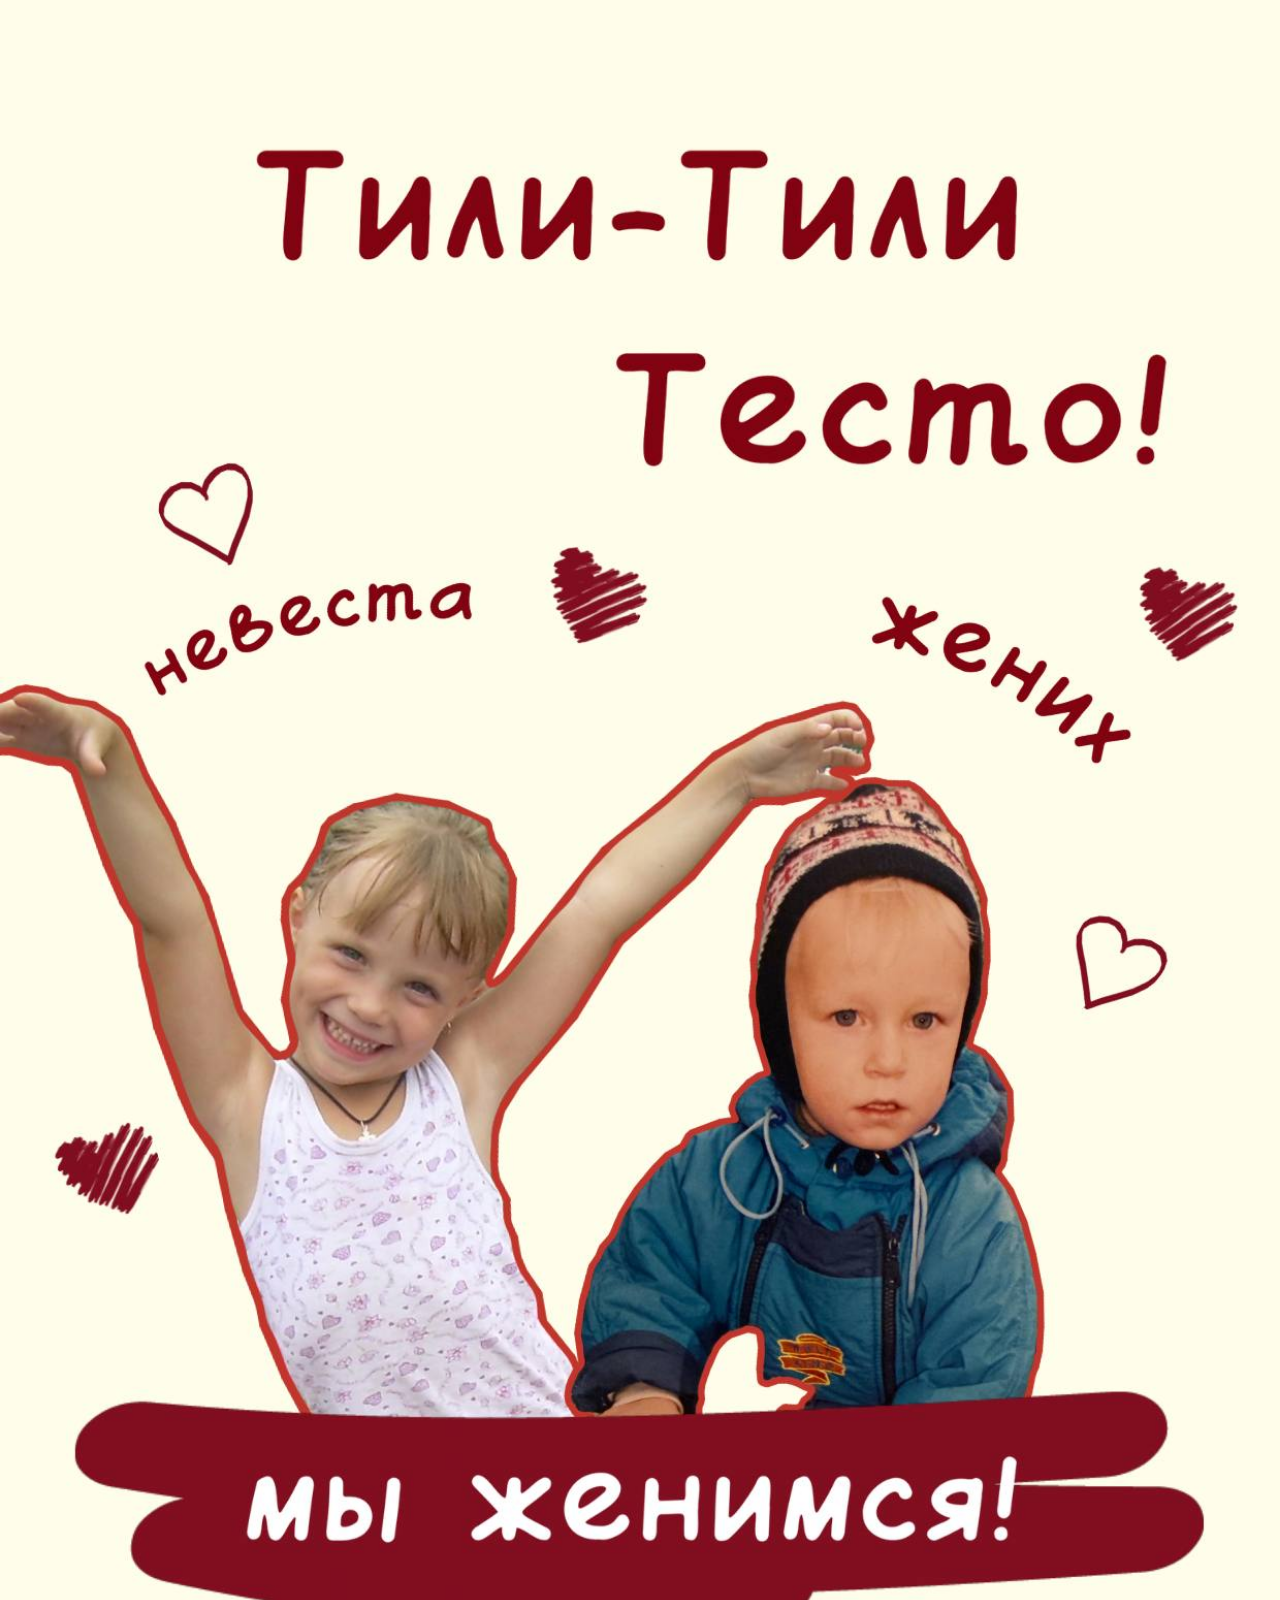
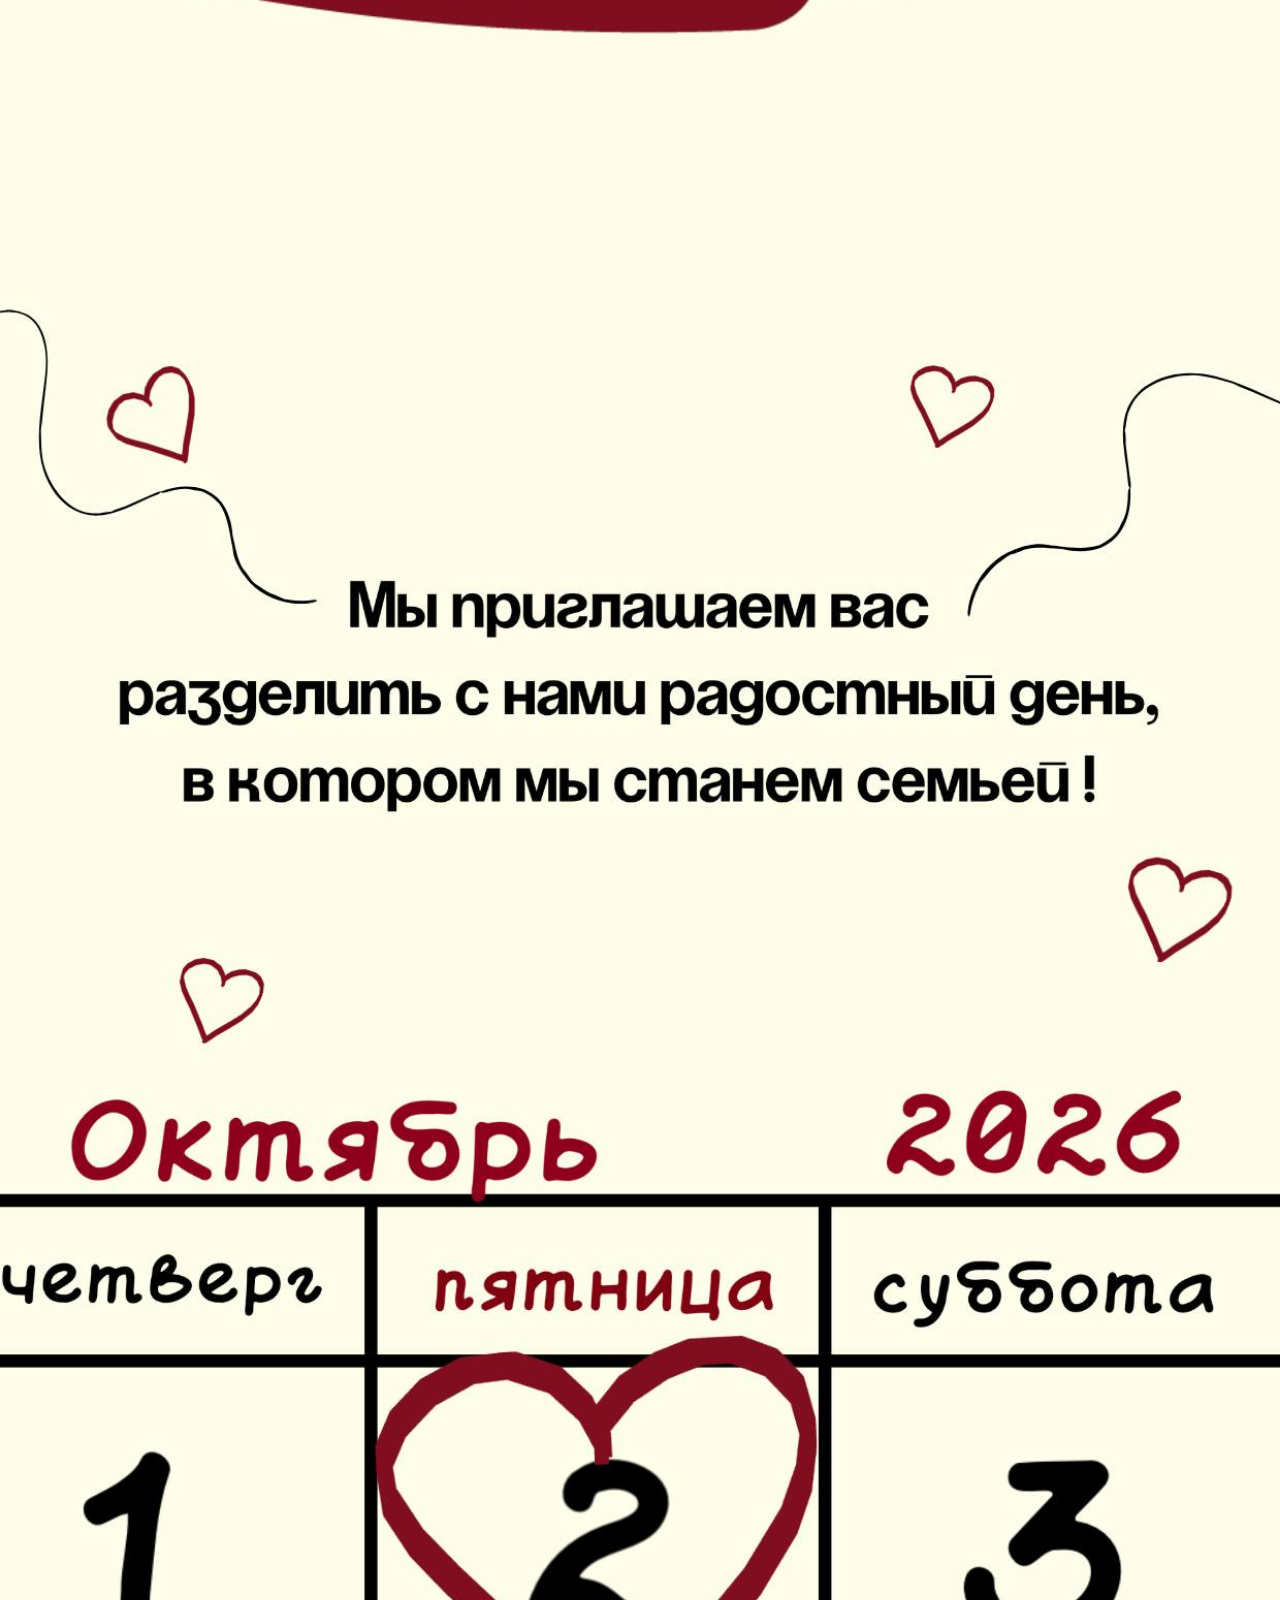
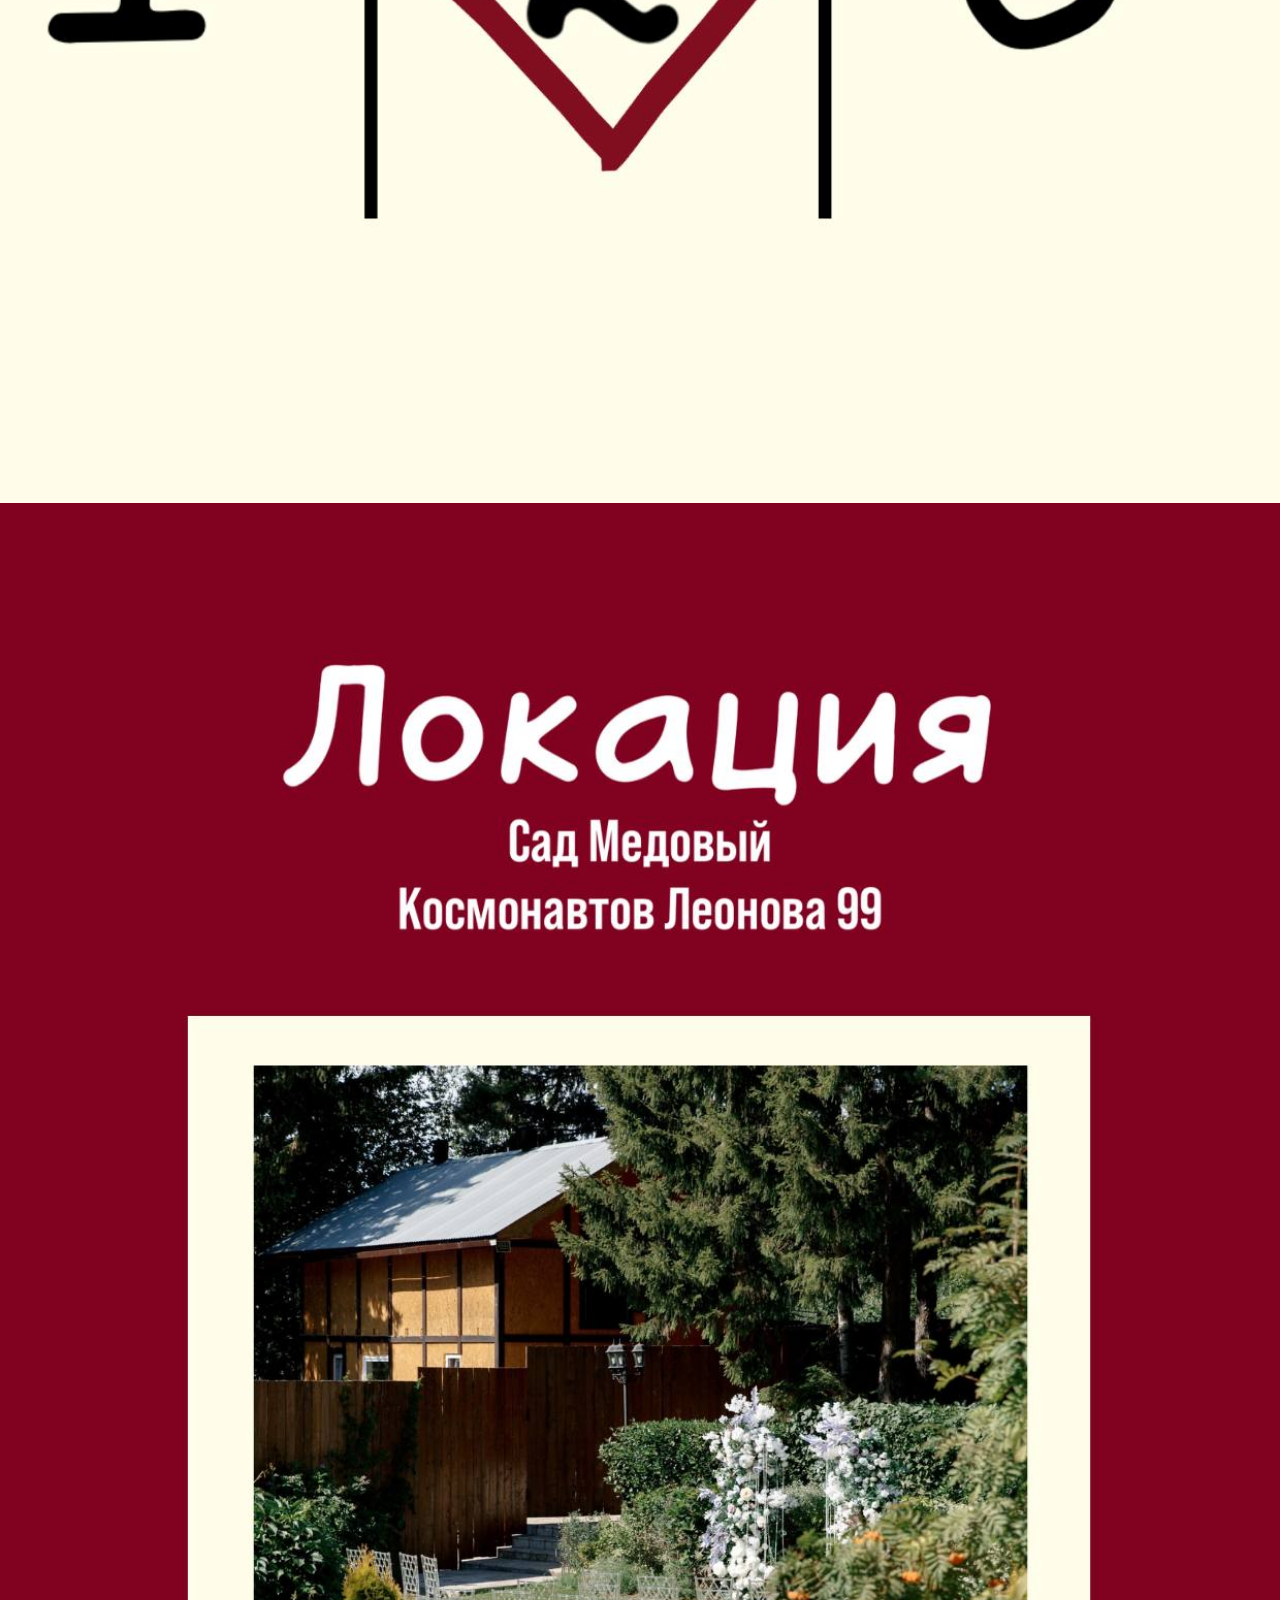
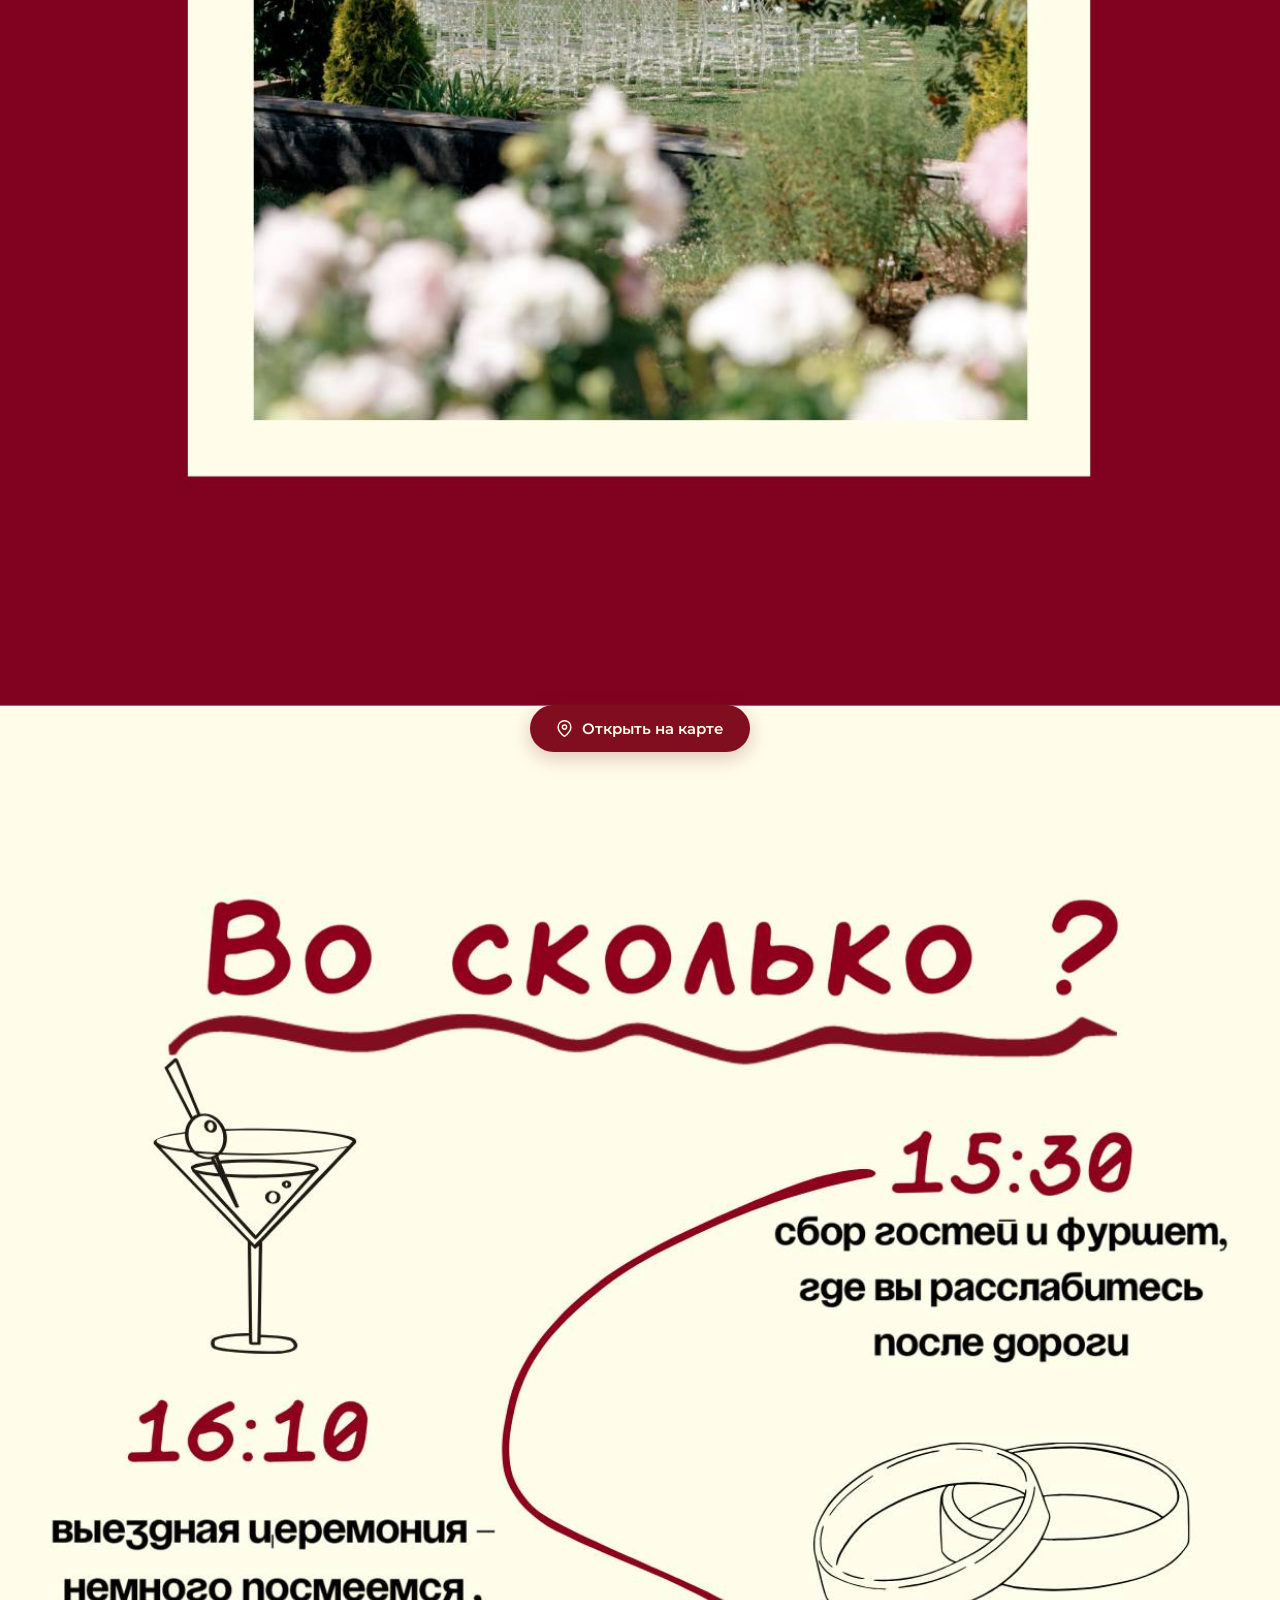
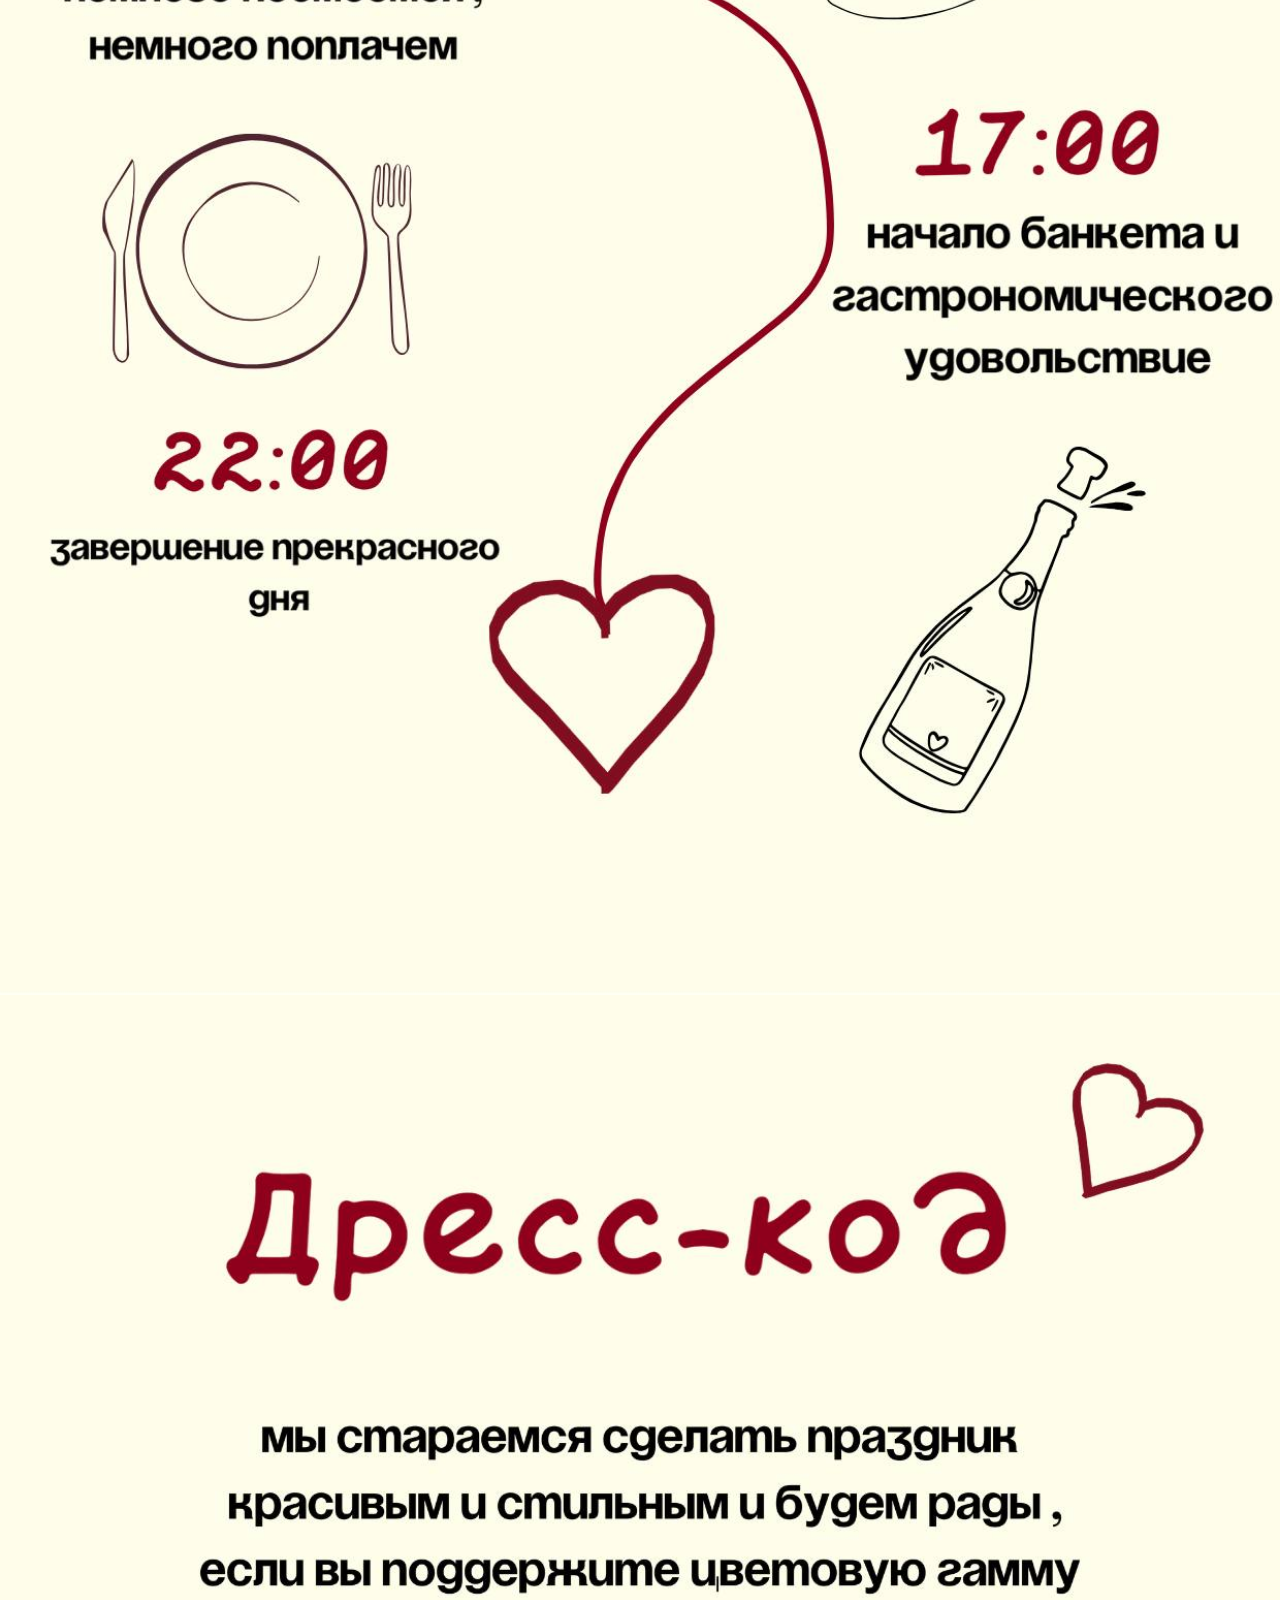
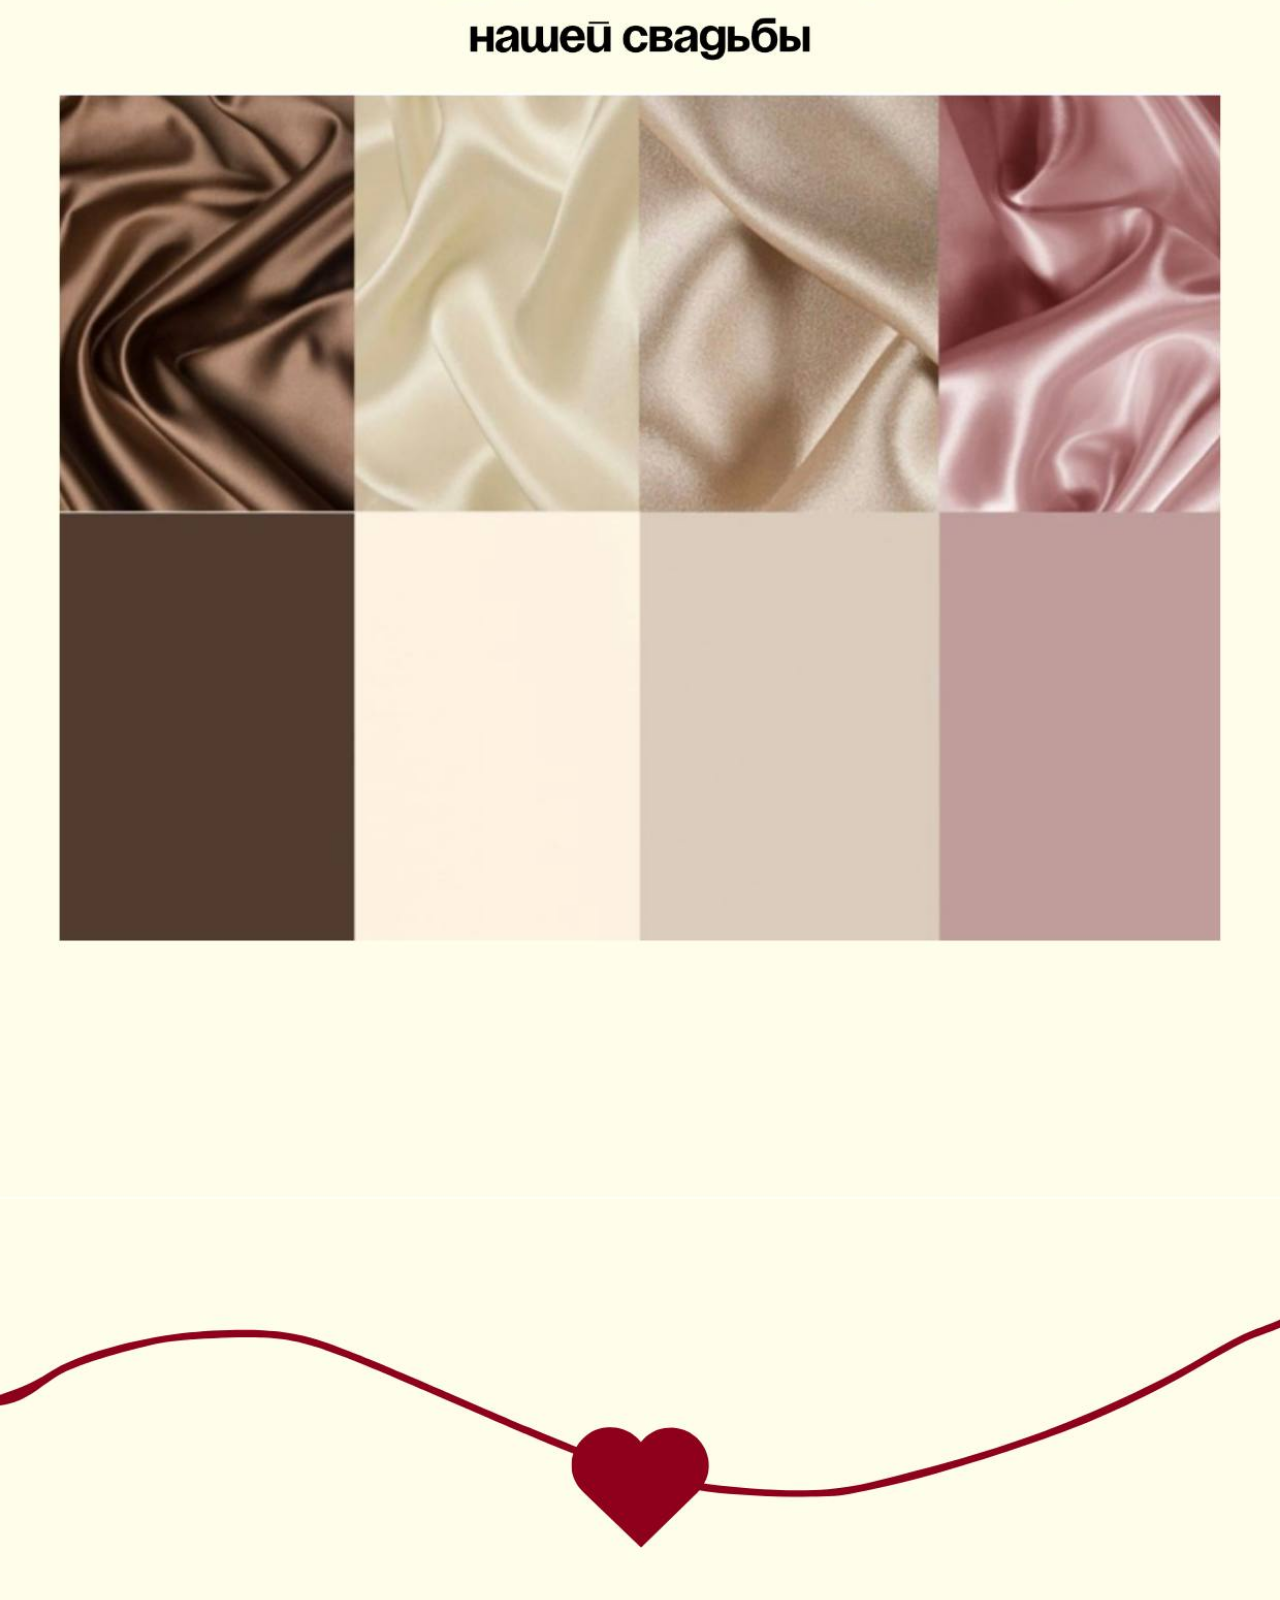
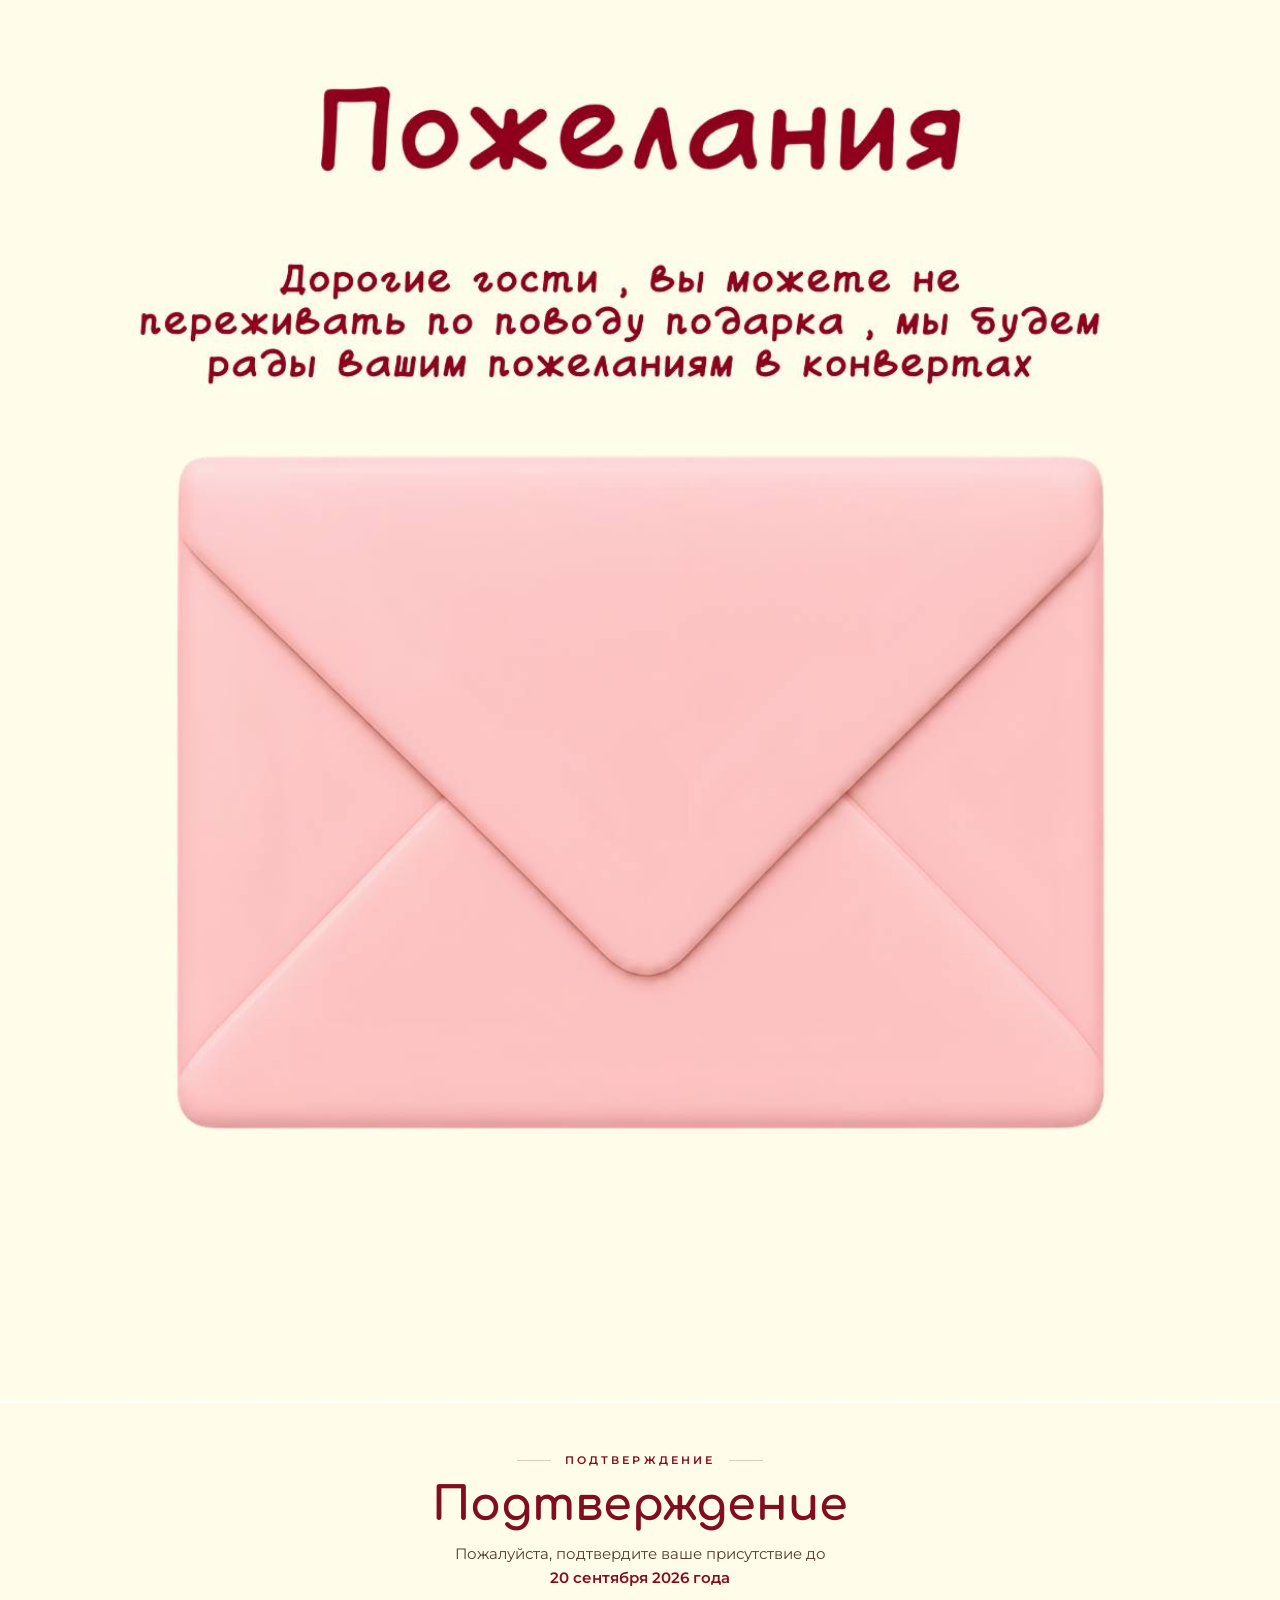
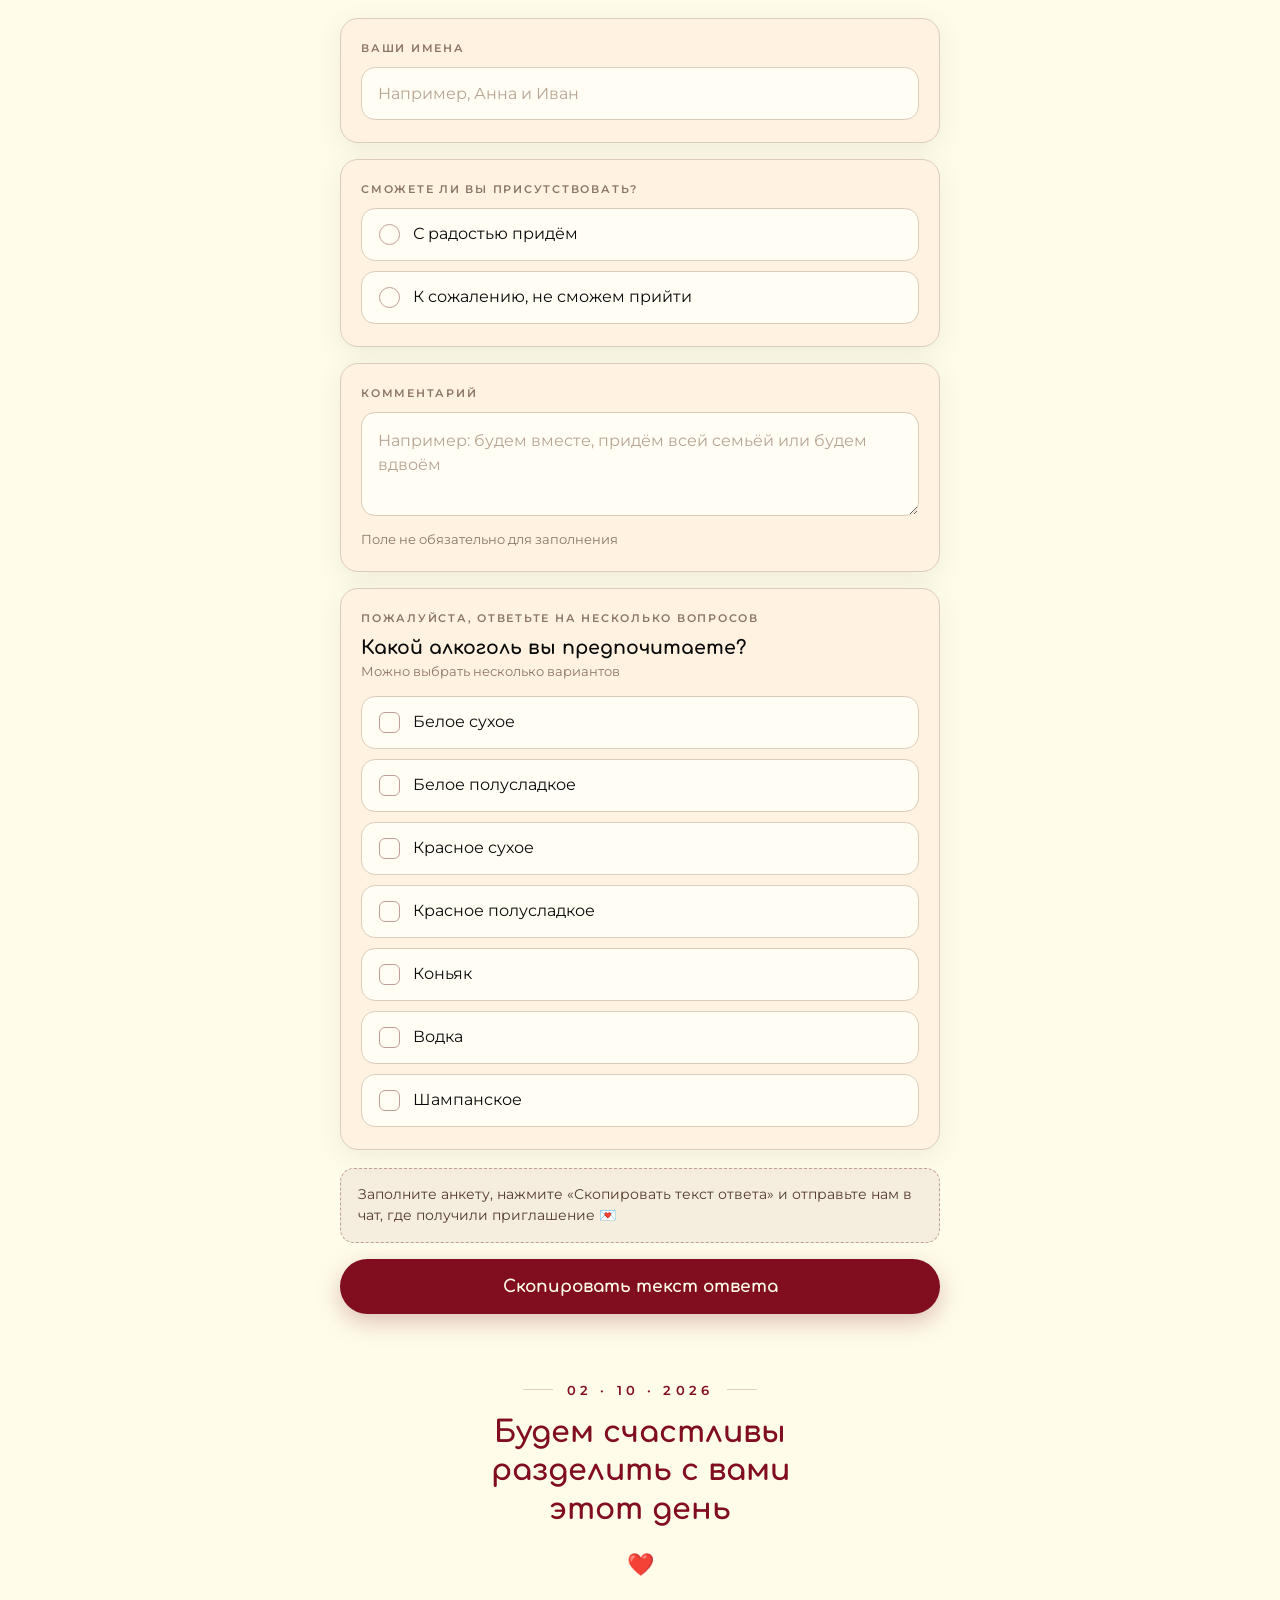
==== index.html @ b79c43b3 "Свадебное приглашение: 6 слайдов + форма подтверждения" ====
<!DOCTYPE html>
<html lang="ru">
<head>
<meta charset="utf-8">
<meta name="viewport" content="width=device-width, initial-scale=1, viewport-fit=cover">
<title>Тили-Тили Тесто — мы женимся! 02.10.2026</title>
<meta name="description" content="Приглашение на свадьбу 2 октября 2026 года. Сад Медовый, Космонавтов Леонова 99.">
<meta name="theme-color" content="#FFFDEA">
<link rel="icon" href="data:image/svg+xml,%3Csvg xmlns='http://www.w3.org/2000/svg' viewBox='0 0 32 32'%3E%3Ctext y='26' font-size='26'%3E%E2%9D%A4%EF%B8%8F%3C/text%3E%3C/svg%3E">

<!-- Превью ссылки в мессенджерах. После публикации поставьте абсолютный URL,
     например https://ВАШ-ЛОГИН.github.io/wedding/img/slide-1.jpg -->
<meta property="og:type" content="website">
<meta property="og:title" content="Тили-Тили Тесто — мы женимся!">
<meta property="og:description" content="2 октября 2026 · Сад Медовый. Ждём вас!">
<meta property="og:image" content="img/slide-1.jpg">

<link rel="preconnect" href="https://fonts.googleapis.com">
<link rel="preconnect" href="https://fonts.gstatic.com" crossorigin>
<link href="https://fonts.googleapis.com/css2?family=Comfortaa:wght@500;700&family=Montserrat:wght@400;500;600;700&display=swap" rel="stylesheet">

<style>
/* ═══════════════════════════════════════════════════════════
   Палитра снята пипеткой прямо со слайдов, поэтому фон
   страницы совпадает с фоном картинок — стыков не видно.
   ═══════════════════════════════════════════════════════════ */
:root{
  --cream:#FFFDEA;        /* фон слайдов 1, 2, 4, 5, 6 */
  --ivory:#FFF2E1;        /* дресс-код: тёплый беж — карточки формы */
  --taupe:#DCCCBD;        /* дресс-код: тауп — рамки и линии */
  --rose:#C09D9B;         /* дресс-код: пыльная роза — акценты */
  --brown:#533B2F;        /* дресс-код: тёмный шоколад — подписи */
  --wine:#810E1F;         /* заголовки и сердечки со слайдов */
  --wine-deep:#5F0A16;    /* тёмный бордо для нажатий */
  --ink:#0A0A0A;          /* основной текст со слайдов */

  --muted:#8B7566;        /* осветлённый --brown */
  --placeholder:#B7A492;
  --field:#FFFDF4;        /* поля ввода — чуть светлее карточки */

  --radius:18px;
  --shadow:0 6px 26px rgba(83,59,47,.09);
  --maxw:600px;
}

*{box-sizing:border-box}
html{scroll-behavior:smooth}
body{
  margin:0;
  background:var(--cream);
  color:var(--ink);
  font-family:'Montserrat',-apple-system,BlinkMacSystemFont,'Segoe UI',sans-serif;
  -webkit-font-smoothing:antialiased;
  overflow-x:hidden;
}

.wrap{max-width:var(--maxw);margin:0 auto;padding:0 16px}

/* ── Слайды ─────────────────────────────────── */
.slide{
  margin:0 auto;
  opacity:0;
  transform:translateY(28px);
  transition:opacity .9s ease,transform .9s cubic-bezier(.2,.7,.2,1);
}
.slide.in{opacity:1;transform:none}
.slide--first{opacity:1;transform:none}
.slide img{display:block;width:100%;height:auto}

/* Кнопка карты под слайдом с локацией */
.slide-action{display:flex;justify-content:center;margin:-2px 0 38px}
.map-btn{
  display:inline-flex;
  align-items:center;
  gap:9px;
  padding:14px 26px;
  border-radius:999px;
  background:var(--wine);
  color:var(--cream);
  text-decoration:none;
  font-size:15px;
  font-weight:600;
  box-shadow:0 6px 20px rgba(129,14,31,.24);
  transition:transform .2s ease,background .2s ease;
}
.map-btn:hover{background:var(--wine-deep);transform:translateY(-2px)}
.map-btn:active{transform:translateY(0)}
.map-btn svg{width:17px;height:17px;flex:none}

/* Подсказка «листайте вниз» */
.scroll-hint{
  display:flex;
  flex-direction:column;
  align-items:center;
  gap:8px;
  padding:20px 0 32px;
  color:var(--wine);
  font-family:'Comfortaa',cursive;
  font-size:13px;
  letter-spacing:.16em;
  text-transform:uppercase;
  transition:opacity .4s ease;
}
.scroll-hint span{opacity:.75}
.scroll-hint svg{width:20px;height:20px;animation:bob 1.9s ease-in-out infinite}
@keyframes bob{0%,100%{transform:translateY(0)}50%{transform:translateY(7px)}}
.scroll-hint.hide{opacity:0;pointer-events:none}

/* ── Секция подтверждения ───────────────────── */
.rsvp{padding:50px 0 12px}

.eyebrow{
  display:flex;
  align-items:center;
  justify-content:center;
  gap:14px;
  margin:0 0 14px;
  color:var(--wine);
  font-size:11px;
  font-weight:600;
  letter-spacing:.28em;
  text-transform:uppercase;
}
.eyebrow::before,.eyebrow::after{content:'';width:34px;height:1px;background:var(--taupe)}

h1.rsvp-title{
  margin:0 0 12px;
  font-family:'Comfortaa',cursive;
  font-weight:700;
  font-size:clamp(34px,10vw,46px);
  line-height:1.05;
  color:var(--wine);
  text-align:center;
}
.rsvp-lead{
  margin:0 auto 28px;
  max-width:420px;
  text-align:center;
  font-size:15px;
  line-height:1.6;
  color:var(--brown);
}
.rsvp-lead b{color:var(--wine);font-weight:600;white-space:nowrap}

.card{
  background:var(--ivory);
  border:1px solid var(--taupe);
  border-radius:var(--radius);
  box-shadow:var(--shadow);
  padding:22px 20px;
  margin-bottom:16px;
}

.label{
  display:block;
  margin:0 0 12px;
  font-size:11px;
  font-weight:600;
  letter-spacing:.16em;
  text-transform:uppercase;
  color:var(--muted);
}
.qtitle{
  margin:0 0 4px;
  font-family:'Comfortaa',cursive;
  font-size:19px;
  font-weight:700;
  color:var(--ink);
}
.hint{margin:0;font-size:13px;line-height:1.5;color:var(--muted)}
.hint--after{margin-top:10px}

input[type=text],textarea{
  width:100%;
  font-family:inherit;
  font-size:16px;
  color:var(--ink);
  background:var(--field);
  border:1px solid var(--taupe);
  border-radius:14px;
  padding:16px;
  transition:border-color .2s ease,box-shadow .2s ease;
  -webkit-appearance:none;
}
textarea{min-height:104px;resize:vertical;line-height:1.5}
input[type=text]::placeholder,textarea::placeholder{color:var(--placeholder)}
input[type=text]:focus,textarea:focus{
  outline:none;
  border-color:var(--wine);
  box-shadow:0 0 0 3px rgba(129,14,31,.10);
}
input.err,textarea.err{border-color:var(--wine);background:rgba(192,157,155,.14)}

/* Варианты выбора */
.options{display:flex;flex-direction:column;gap:10px}
.opt{
  position:relative;
  display:flex;
  align-items:center;
  gap:13px;
  padding:15px 17px;
  background:var(--field);
  border:1px solid var(--taupe);
  border-radius:14px;
  cursor:pointer;
  font-size:15.5px;
  line-height:1.35;
  transition:border-color .18s ease,background .18s ease;
  -webkit-tap-highlight-color:transparent;
}
.opt:hover{border-color:var(--rose)}
.opt input{position:absolute;opacity:0;width:0;height:0}
.mark{
  flex:none;
  width:21px;
  height:21px;
  border:1.5px solid var(--rose);
  display:grid;
  place-items:center;
  transition:background .18s ease,border-color .18s ease;
}
.mark--radio{border-radius:50%}
.mark--check{border-radius:6px}
.mark svg{
  width:12px;height:12px;
  color:var(--cream);
  opacity:0;transform:scale(.6);
  transition:opacity .18s ease,transform .18s ease;
}
.opt input:checked ~ .mark{background:var(--wine);border-color:var(--wine)}
.opt input:checked ~ .mark svg{opacity:1;transform:scale(1)}
.opt.checked{border-color:var(--wine);background:rgba(129,14,31,.05)}
.opt input:focus-visible ~ .mark{box-shadow:0 0 0 3px rgba(129,14,31,.18)}

/* Блок с алкоголем — сворачивается, если гость не придёт.
   max-height задаётся инлайном из скрипта, поэтому здесь его нет:
   инлайновый стиль всё равно перебил бы это правило. */
#drinksCard{
  overflow:hidden;
  transition:max-height .5s cubic-bezier(.3,.7,.2,1),opacity .35s ease,
             margin-bottom .5s ease,padding .5s ease;
}
#drinksCard.collapsed{
  opacity:0;
  margin-bottom:0;
  padding-top:0;
  padding-bottom:0;
  border-width:0;
}

.note{
  background:rgba(192,157,155,.16);
  border:1px dashed var(--rose);
  border-radius:14px;
  padding:15px 17px;
  margin:18px 0 16px;
  font-size:14px;
  line-height:1.55;
  color:var(--brown);
}

.submit{
  width:100%;
  padding:18px;
  border:none;
  border-radius:999px;
  background:var(--wine);
  color:var(--cream);
  font-family:'Comfortaa',cursive;
  font-size:17px;
  font-weight:700;
  cursor:pointer;
  box-shadow:0 8px 24px rgba(129,14,31,.26);
  transition:background .2s ease,transform .15s ease;
}
.submit:hover{background:var(--wine-deep)}
.submit:active{transform:scale(.985)}
.submit.done{background:var(--brown);box-shadow:0 8px 24px rgba(83,59,47,.24)}

.result{display:none;margin-top:16px}
.result.show{display:block;animation:fade .4s ease}
@keyframes fade{from{opacity:0;transform:translateY(-6px)}to{opacity:1;transform:none}}
.result textarea{min-height:150px;font-size:14px;color:var(--brown)}
.result .hint{margin-top:9px;text-align:center}

.errmsg{
  display:none;
  margin:0 0 14px;
  padding:13px 16px;
  border-radius:12px;
  background:rgba(192,157,155,.20);
  border:1px solid var(--rose);
  color:var(--wine);
  font-size:14px;
  font-weight:500;
  line-height:1.45;
}
.errmsg.show{display:block}

/* ── Финал ──────────────────────────────────── */
footer{text-align:center;padding:56px 20px 70px}
.date-line{
  display:flex;
  align-items:center;
  justify-content:center;
  gap:14px;
  margin:0 0 16px;
  color:var(--wine);
  font-size:13px;
  font-weight:600;
  letter-spacing:.32em;
}
.date-line::before,.date-line::after{content:'';width:30px;height:1px;background:var(--taupe)}
.final{
  margin:0 auto;
  max-width:340px;
  font-family:'Comfortaa',cursive;
  font-weight:700;
  font-size:clamp(23px,6.6vw,30px);
  line-height:1.28;
  color:var(--wine);
}
.heart{display:inline-block;margin-top:22px;font-size:22px;animation:beat 1.7s ease-in-out infinite}
@keyframes beat{
  0%,100%{transform:scale(1)}
  18%{transform:scale(1.18)}
  36%{transform:scale(1)}
  54%{transform:scale(1.12)}
}

@media (prefers-reduced-motion:reduce){
  *{animation:none !important;transition:none !important}
  .slide{opacity:1 !important;transform:none !important}
  html{scroll-behavior:auto}
}
</style>
</head>
<body>

<main>

  <!-- 1 · Тили-Тили Тесто -->
  <section class="slide slide--first">
    <img src="img/slide-1.jpg" width="1240" height="1748" fetchpriority="high"
         alt="Тили-Тили Тесто! Невеста и жених — мы женимся!">
  </section>

  <div class="scroll-hint" id="hint">
    <span>листайте вниз</span>
    <svg viewBox="0 0 24 24" fill="none" stroke="currentColor" stroke-width="2" stroke-linecap="round" stroke-linejoin="round"><path d="M12 5v14M5 12l7 7 7-7"/></svg>
  </div>

  <!-- 2 · Дата -->
  <section class="slide">
    <img src="img/slide-2.jpg" width="1240" height="1748" loading="lazy"
         alt="Мы приглашаем вас разделить с нами радостный день, в котором мы станем семьёй! Октябрь 2026, пятница 2 числа.">
  </section>

  <!-- 3 · Локация -->
  <section class="slide">
    <img src="img/slide-3.jpg" width="1240" height="1748" loading="lazy"
         alt="Локация: Сад Медовый, Космонавтов Леонова 99">
  </section>
  <div class="slide slide-action">
    <a class="map-btn" target="_blank" rel="noopener"
       href="https://yandex.ru/maps/?text=%D0%A1%D0%B0%D0%B4%20%D0%9C%D0%B5%D0%B4%D0%BE%D0%B2%D1%8B%D0%B9%2C%20%D0%9A%D0%BE%D1%81%D0%BC%D0%BE%D0%BD%D0%B0%D0%B2%D1%82%D0%BE%D0%B2%20%D0%9B%D0%B5%D0%BE%D0%BD%D0%BE%D0%B2%D0%B0%2099">
      <svg viewBox="0 0 24 24" fill="none" stroke="currentColor" stroke-width="2" stroke-linecap="round" stroke-linejoin="round"><path d="M21 10c0 7-9 13-9 13s-9-6-9-13a9 9 0 0 1 18 0z"/><circle cx="12" cy="10" r="3"/></svg>
      Открыть на карте
    </a>
  </div>

  <!-- 4 · Расписание -->
  <section class="slide">
    <img src="img/slide-4.jpg" width="1240" height="1748" loading="lazy"
         alt="Во сколько? 15:30 сбор гостей и фуршет, 16:10 выездная церемония, 17:00 начало банкета, 22:00 завершение прекрасного дня.">
  </section>

  <!-- 5 · Дресс-код -->
  <section class="slide">
    <img src="img/slide-5.jpg" width="1240" height="1748" loading="lazy"
         alt="Дресс-код: будем рады, если вы поддержите цветовую гамму нашей свадьбы.">
  </section>

  <!-- 6 · Пожелания -->
  <section class="slide">
    <img src="img/slide-6.jpg" width="1240" height="1748" loading="lazy"
         alt="Пожелания: не переживайте по поводу подарка, мы будем рады вашим пожеланиям в конвертах.">
  </section>
</main>

<!-- ── Подтверждение ───────────────────────────── -->
<section class="rsvp wrap" id="rsvp">
  <div class="slide">
    <p class="eyebrow">подтверждение</p>
    <h1 class="rsvp-title">Подтверждение</h1>
    <p class="rsvp-lead">Пожалуйста, подтвердите ваше присутствие до <b>20 сентября 2026 года</b></p>
  </div>

  <div class="errmsg" id="errBox" role="alert"></div>

  <form id="form" novalidate>

    <div class="card">
      <label class="label" for="names">Ваши имена</label>
      <input type="text" id="names" name="names" placeholder="Например, Анна и Иван" autocomplete="name">
    </div>

    <div class="card">
      <p class="label">Сможете ли вы присутствовать?</p>
      <div class="options">
        <label class="opt">
          <input type="radio" name="going" value="С радостью придём" data-going="yes">
          <span class="mark mark--radio"><svg viewBox="0 0 24 24" fill="none" stroke="currentColor" stroke-width="3.5" stroke-linecap="round" stroke-linejoin="round"><path d="M20 6 9 17l-5-5"/></svg></span>
          <span>С радостью придём</span>
        </label>
        <label class="opt">
          <input type="radio" name="going" value="К сожалению, не сможем прийти" data-going="no">
          <span class="mark mark--radio"><svg viewBox="0 0 24 24" fill="none" stroke="currentColor" stroke-width="3.5" stroke-linecap="round" stroke-linejoin="round"><path d="M20 6 9 17l-5-5"/></svg></span>
          <span>К сожалению, не сможем прийти</span>
        </label>
      </div>
    </div>

    <div class="card">
      <label class="label" for="comment">Комментарий</label>
      <textarea id="comment" name="comment" placeholder="Например: будем вместе, придём всей семьёй или будем вдвоём"></textarea>
      <p class="hint hint--after">Поле не обязательно для заполнения</p>
    </div>

    <div class="card" id="drinksCard">
      <p class="label">Пожалуйста, ответьте на несколько вопросов</p>
      <p class="qtitle">Какой алкоголь вы предпочитаете?</p>
      <p class="hint" style="margin-bottom:14px">Можно выбрать несколько вариантов</p>
      <div class="options" id="drinks"><!-- заполняется скриптом --></div>
    </div>

    <p class="note">Заполните анкету, нажмите «Скопировать текст ответа» и отправьте нам в чат, где получили приглашение 💌</p>

    <button type="submit" class="submit" id="copyBtn">Скопировать текст ответа</button>

    <div class="result" id="result">
      <textarea id="resultText" readonly aria-label="Текст ответа"></textarea>
      <p class="hint">Если текст не скопировался автоматически — выделите его и скопируйте вручную</p>
    </div>
  </form>
</section>

<footer>
  <div class="slide">
    <p class="date-line">02 · 10 · 2026</p>
    <p class="final">Будем счастливы разделить с вами этот день</p>
    <div class="heart">❤️</div>
  </div>
</footer>

<script>
(function(){
  'use strict';

  /* ── Варианты напитков ─────────────────────── */
  var DRINKS = [
    'Белое сухое',
    'Белое полусладкое',
    'Красное сухое',
    'Красное полусладкое',
    'Коньяк',
    'Водка',
    'Шампанское'
  ];

  var CHECK_SVG = '<svg viewBox="0 0 24 24" fill="none" stroke="currentColor" stroke-width="3.5" stroke-linecap="round" stroke-linejoin="round"><path d="M20 6 9 17l-5-5"/></svg>';

  var drinksBox = document.getElementById('drinks');
  DRINKS.forEach(function(name){
    var label = document.createElement('label');
    label.className = 'opt';

    var input = document.createElement('input');
    input.type = 'checkbox';
    input.name = 'drinks';
    input.value = name;

    var mark = document.createElement('span');
    mark.className = 'mark mark--check';
    mark.innerHTML = CHECK_SVG;

    var text = document.createElement('span');
    text.textContent = name;

    label.appendChild(input);
    label.appendChild(mark);
    label.appendChild(text);
    drinksBox.appendChild(label);
  });

  /* Подсветка выбранного варианта — вместо :has(), ради старых Safari */
  function syncChecked(){
    Array.prototype.forEach.call(document.querySelectorAll('.opt'), function(opt){
      var inp = opt.querySelector('input');
      opt.classList.toggle('checked', !!(inp && inp.checked));
    });
  }
  document.addEventListener('change', syncChecked);

  /* ── Появление блоков при скролле ──────────── */
  var reveal = document.querySelectorAll('.slide:not(.slide--first)');
  if ('IntersectionObserver' in window) {
    var io = new IntersectionObserver(function(entries){
      entries.forEach(function(e){
        if (e.isIntersecting) {
          e.target.classList.add('in');
          io.unobserve(e.target);
        }
      });
    }, { rootMargin: '0px 0px -12% 0px', threshold: 0.06 });
    Array.prototype.forEach.call(reveal, function(el){ io.observe(el); });
  } else {
    Array.prototype.forEach.call(reveal, function(el){ el.classList.add('in'); });
  }

  /* ── Подсказка «листайте вниз» ─────────────── */
  var hint = document.getElementById('hint');
  window.addEventListener('scroll', function(){
    if (window.scrollY > 120) hint.classList.add('hide');
  }, { passive: true });

  /* ── Сворачивание блока с алкоголем ────────── */
  var drinksCard = document.getElementById('drinksCard');
  var collapseTimer = null;

  function syncDrinks(){
    var no = document.querySelector('input[name=going][data-going=no]');
    var hide = !!(no && no.checked);
    clearTimeout(collapseTimer);

    if (hide) {
      if (drinksCard.classList.contains('collapsed')) return;
      drinksCard.style.maxHeight = drinksCard.scrollHeight + 'px';
      void drinksCard.offsetHeight;                        // фиксируем стартовую высоту
      requestAnimationFrame(function(){
        drinksCard.classList.add('collapsed');
        drinksCard.style.maxHeight = '0px';
      });
    } else {
      if (!drinksCard.classList.contains('collapsed')) return;
      drinksCard.classList.remove('collapsed');
      drinksCard.style.maxHeight = drinksCard.scrollHeight + 'px';
      collapseTimer = setTimeout(function(){ drinksCard.style.maxHeight = ''; }, 520);
    }
  }
  Array.prototype.forEach.call(document.querySelectorAll('input[name=going]'), function(r){
    r.addEventListener('change', syncDrinks);
  });

  /* ── Сбор и копирование ответа ─────────────── */
  var form      = document.getElementById('form');
  var btn       = document.getElementById('copyBtn');
  var errBox    = document.getElementById('errBox');
  var result    = document.getElementById('result');
  var resultTxt = document.getElementById('resultText');
  var namesInp  = document.getElementById('names');
  var btnTimer  = null;

  function showErr(msg){
    errBox.textContent = msg;
    errBox.classList.add('show');
    errBox.scrollIntoView({ behavior: 'smooth', block: 'center' });
  }
  function clearErr(){
    errBox.classList.remove('show');
    namesInp.classList.remove('err');
  }
  namesInp.addEventListener('input', clearErr);

  function buildText(){
    var names   = namesInp.value.trim();
    var going   = document.querySelector('input[name=going]:checked');
    var comment = document.getElementById('comment').value.trim();
    var picked  = Array.prototype.map.call(
      document.querySelectorAll('input[name=drinks]:checked'),
      function(i){ return i.value; }
    );

    if (!names) {
      namesInp.classList.add('err');
      namesInp.focus();
      showErr('Пожалуйста, напишите ваши имена.');
      return null;
    }
    if (!going) {
      showErr('Пожалуйста, отметьте, сможете ли вы присутствовать.');
      return null;
    }
    clearErr();

    var lines = [];
    lines.push('Подтверждение — свадьба 02.10.2026');
    lines.push('');
    lines.push('Имена: ' + names);
    lines.push('Присутствие: ' + going.value);
    if (comment) lines.push('Комментарий: ' + comment);
    if (going.getAttribute('data-going') === 'yes') {
      lines.push('Алкоголь: ' + (picked.length ? picked.join(', ') : 'без алкоголя'));
    }
    return lines.join('\n');
  }

  function copyText(text){
    if (navigator.clipboard && window.isSecureContext) {
      return navigator.clipboard.writeText(text);
    }
    // Резерв для http и старых браузеров
    return new Promise(function(resolve, reject){
      var ta = document.createElement('textarea');
      ta.value = text;
      ta.setAttribute('readonly', '');
      ta.style.cssText = 'position:fixed;top:0;left:0;opacity:0;';
      document.body.appendChild(ta);
      ta.select();
      ta.setSelectionRange(0, text.length);
      var ok = false;
      try { ok = document.execCommand('copy'); } catch (e) { ok = false; }
      document.body.removeChild(ta);
      if (ok) { resolve(); } else { reject(new Error('copy failed')); }
    });
  }

  function flashBtn(label, ms, done){
    btn.textContent = label;
    if (done) btn.classList.add('done');
    clearTimeout(btnTimer);
    btnTimer = setTimeout(function(){
      btn.textContent = 'Скопировать текст ответа';
      btn.classList.remove('done');
    }, ms);
  }

  form.addEventListener('submit', function(e){
    e.preventDefault();
    var text = buildText();
    if (!text) return;

    resultTxt.value = text;
    result.classList.add('show');

    copyText(text).then(function(){
      flashBtn('Скопировано ✓', 3000, true);
    }).catch(function(){
      flashBtn('Скопируйте текст ниже ↓', 4000, false);
      resultTxt.focus();
      resultTxt.select();
    });
  });
})();
</script>
</body>
</html>
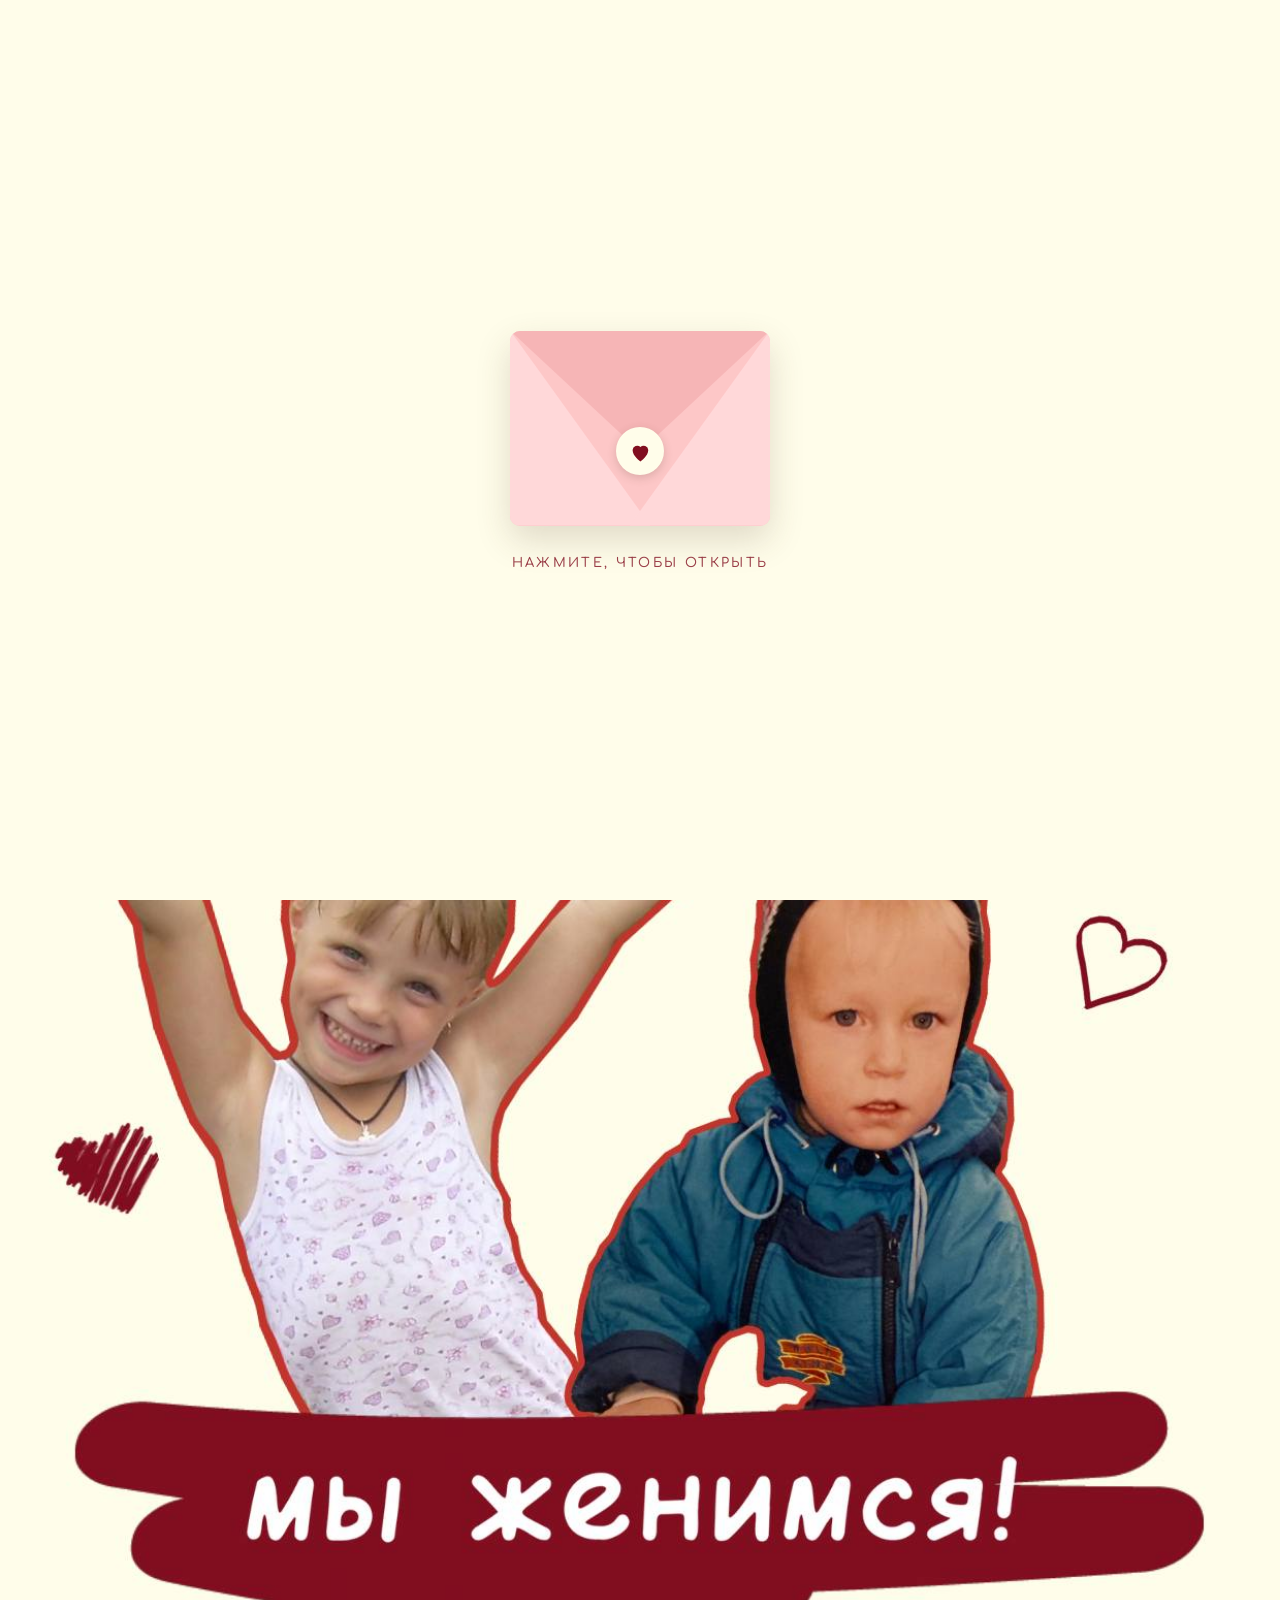
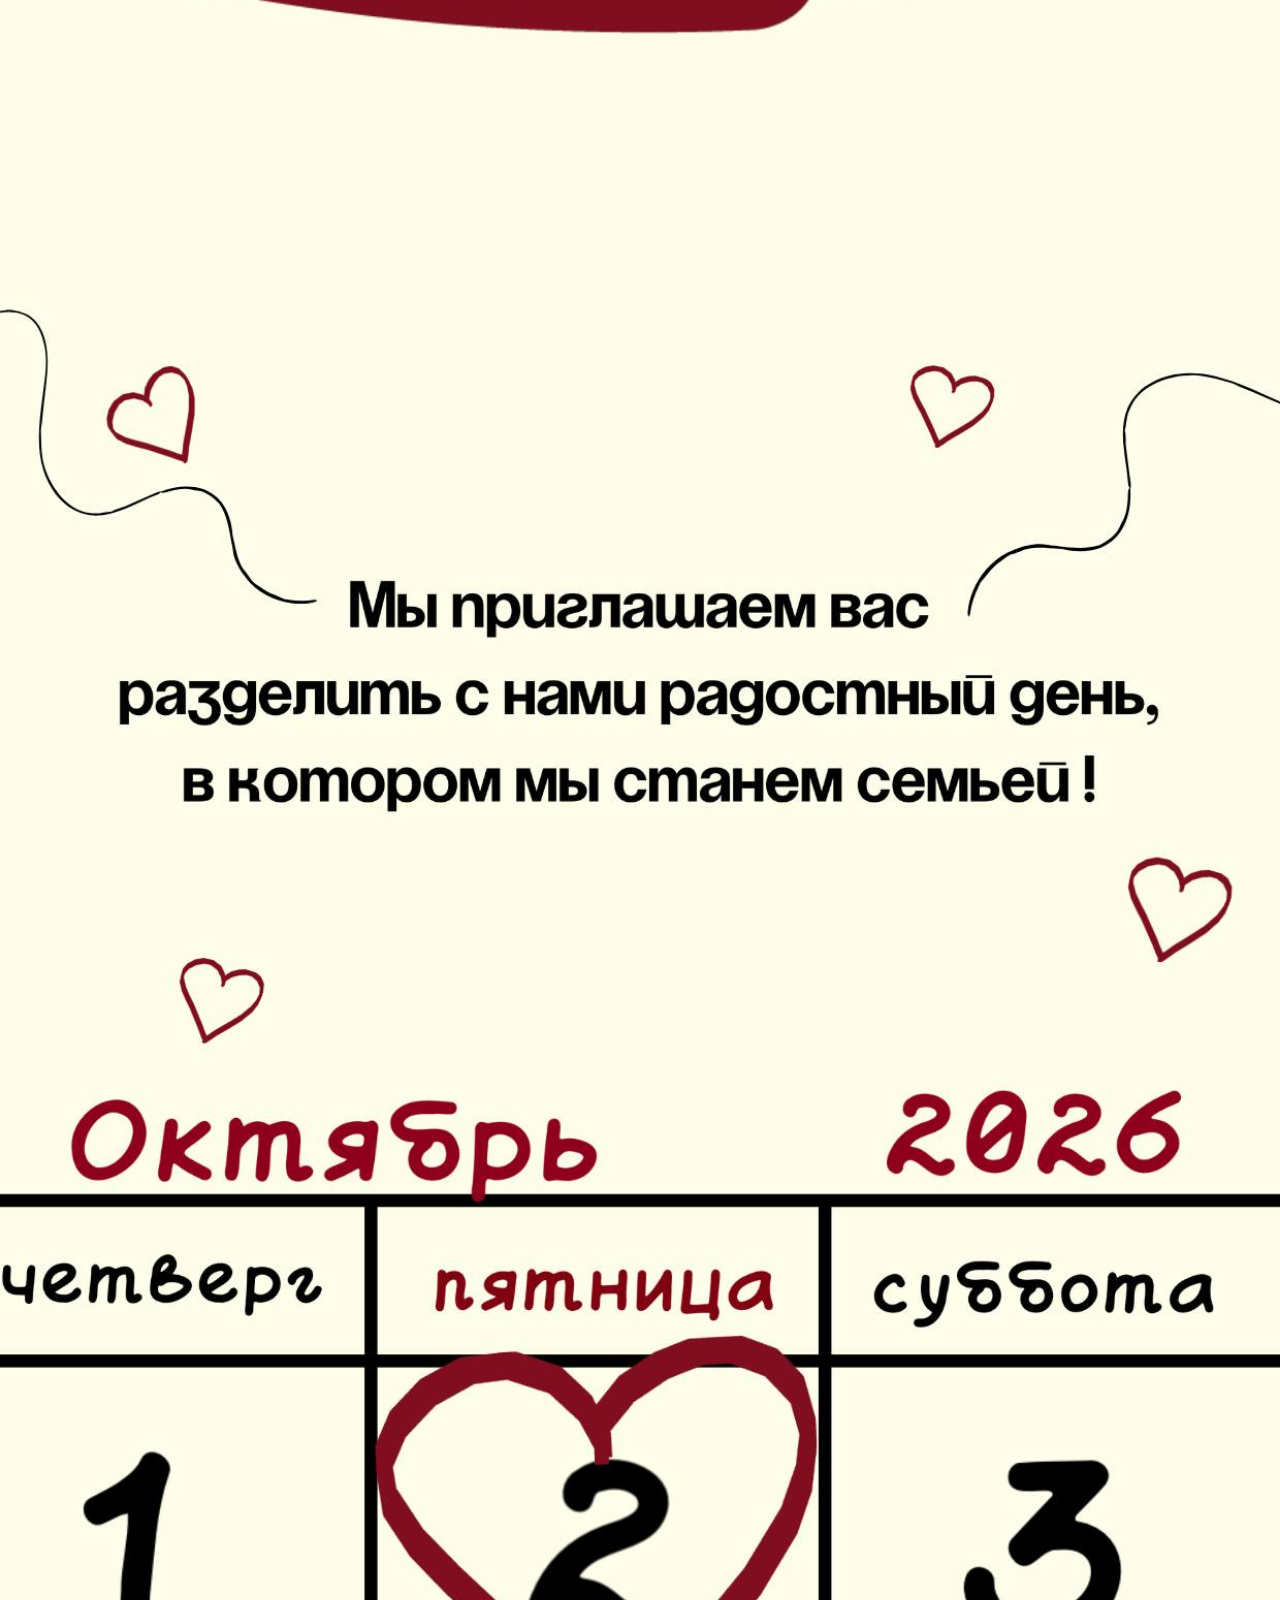
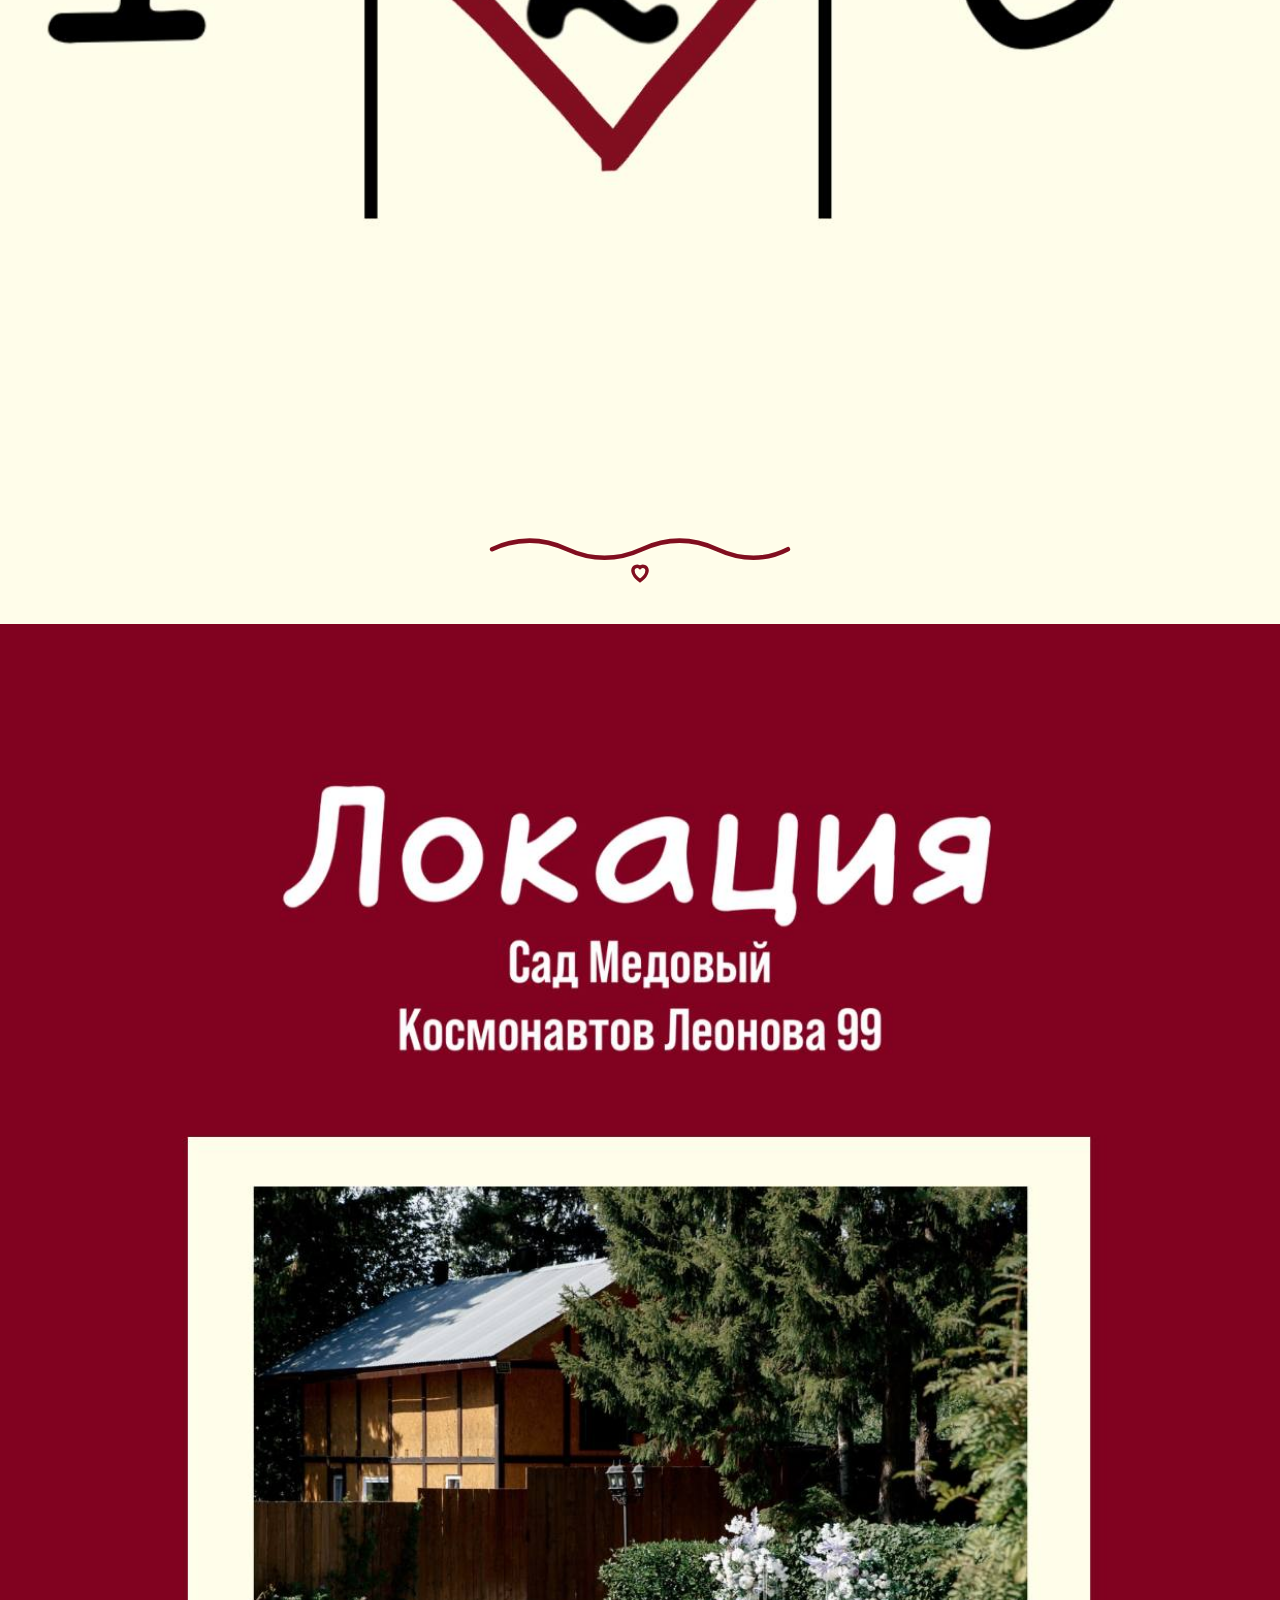
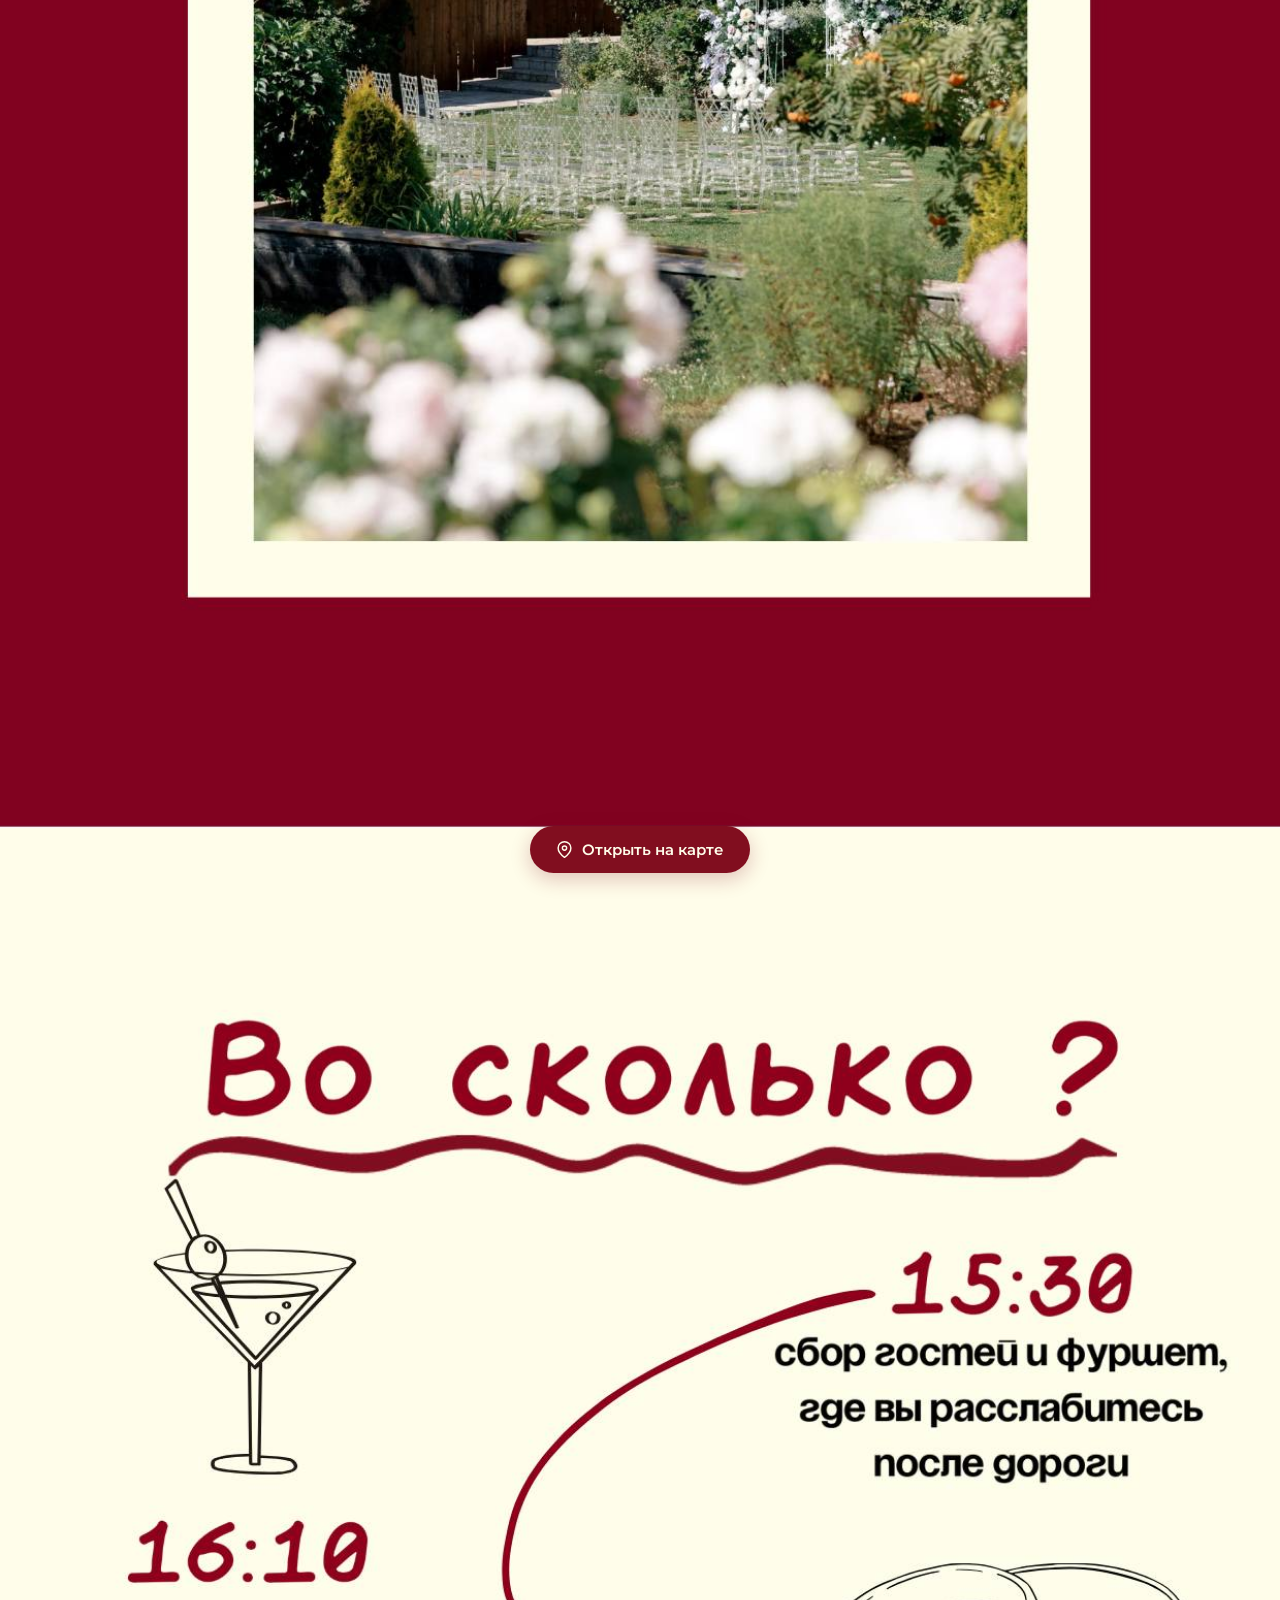
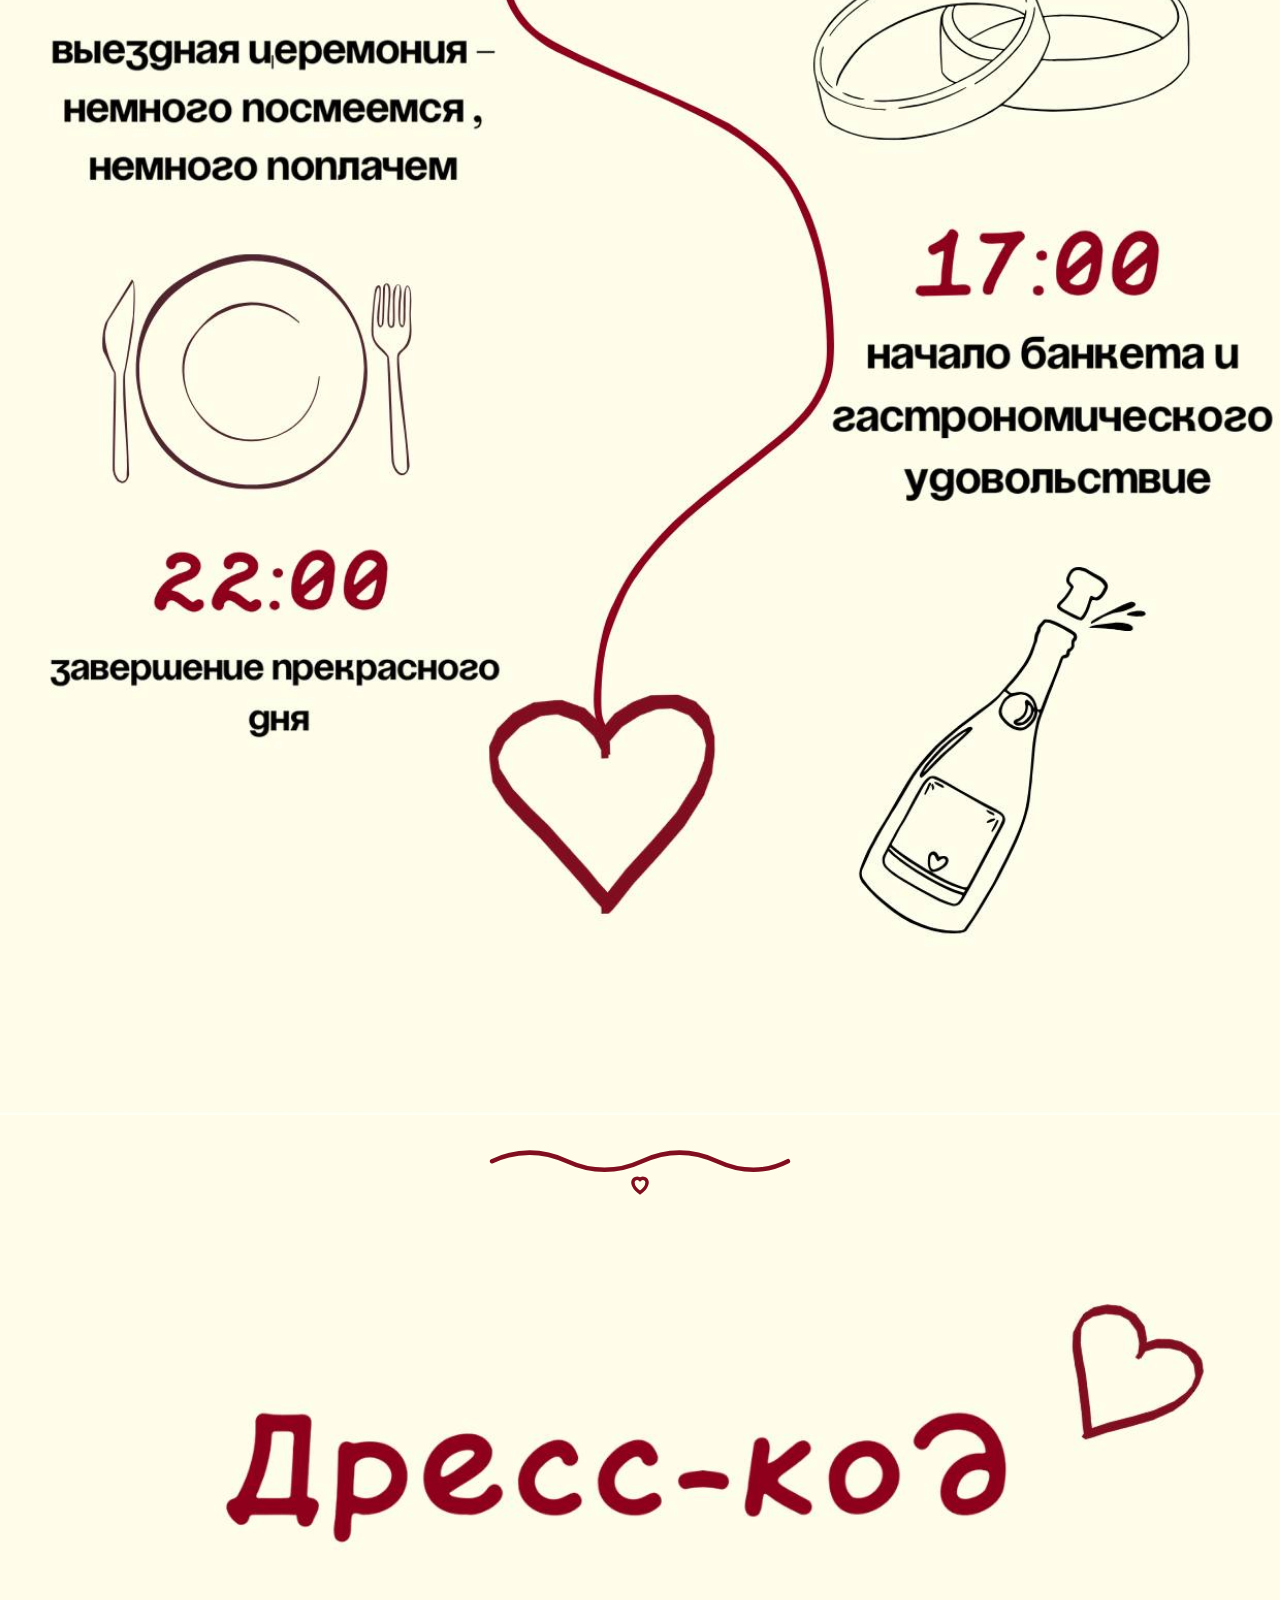
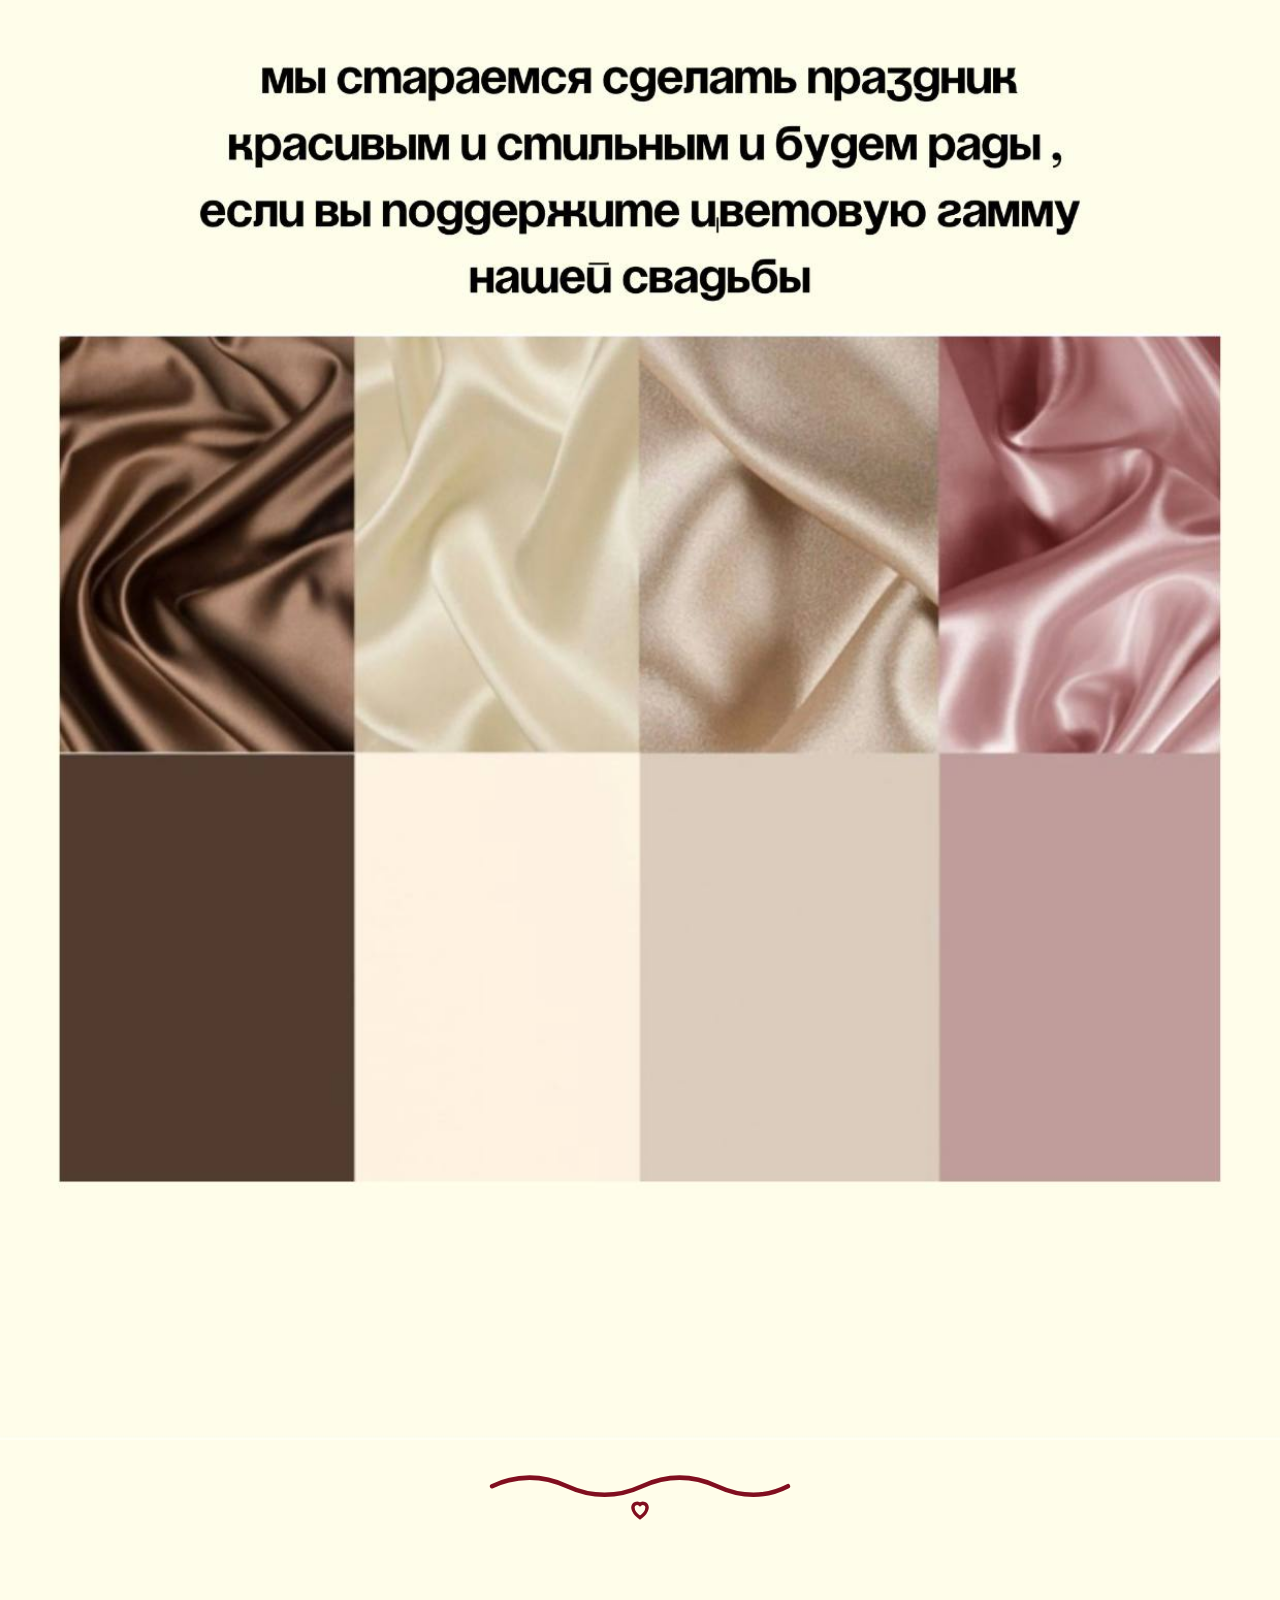
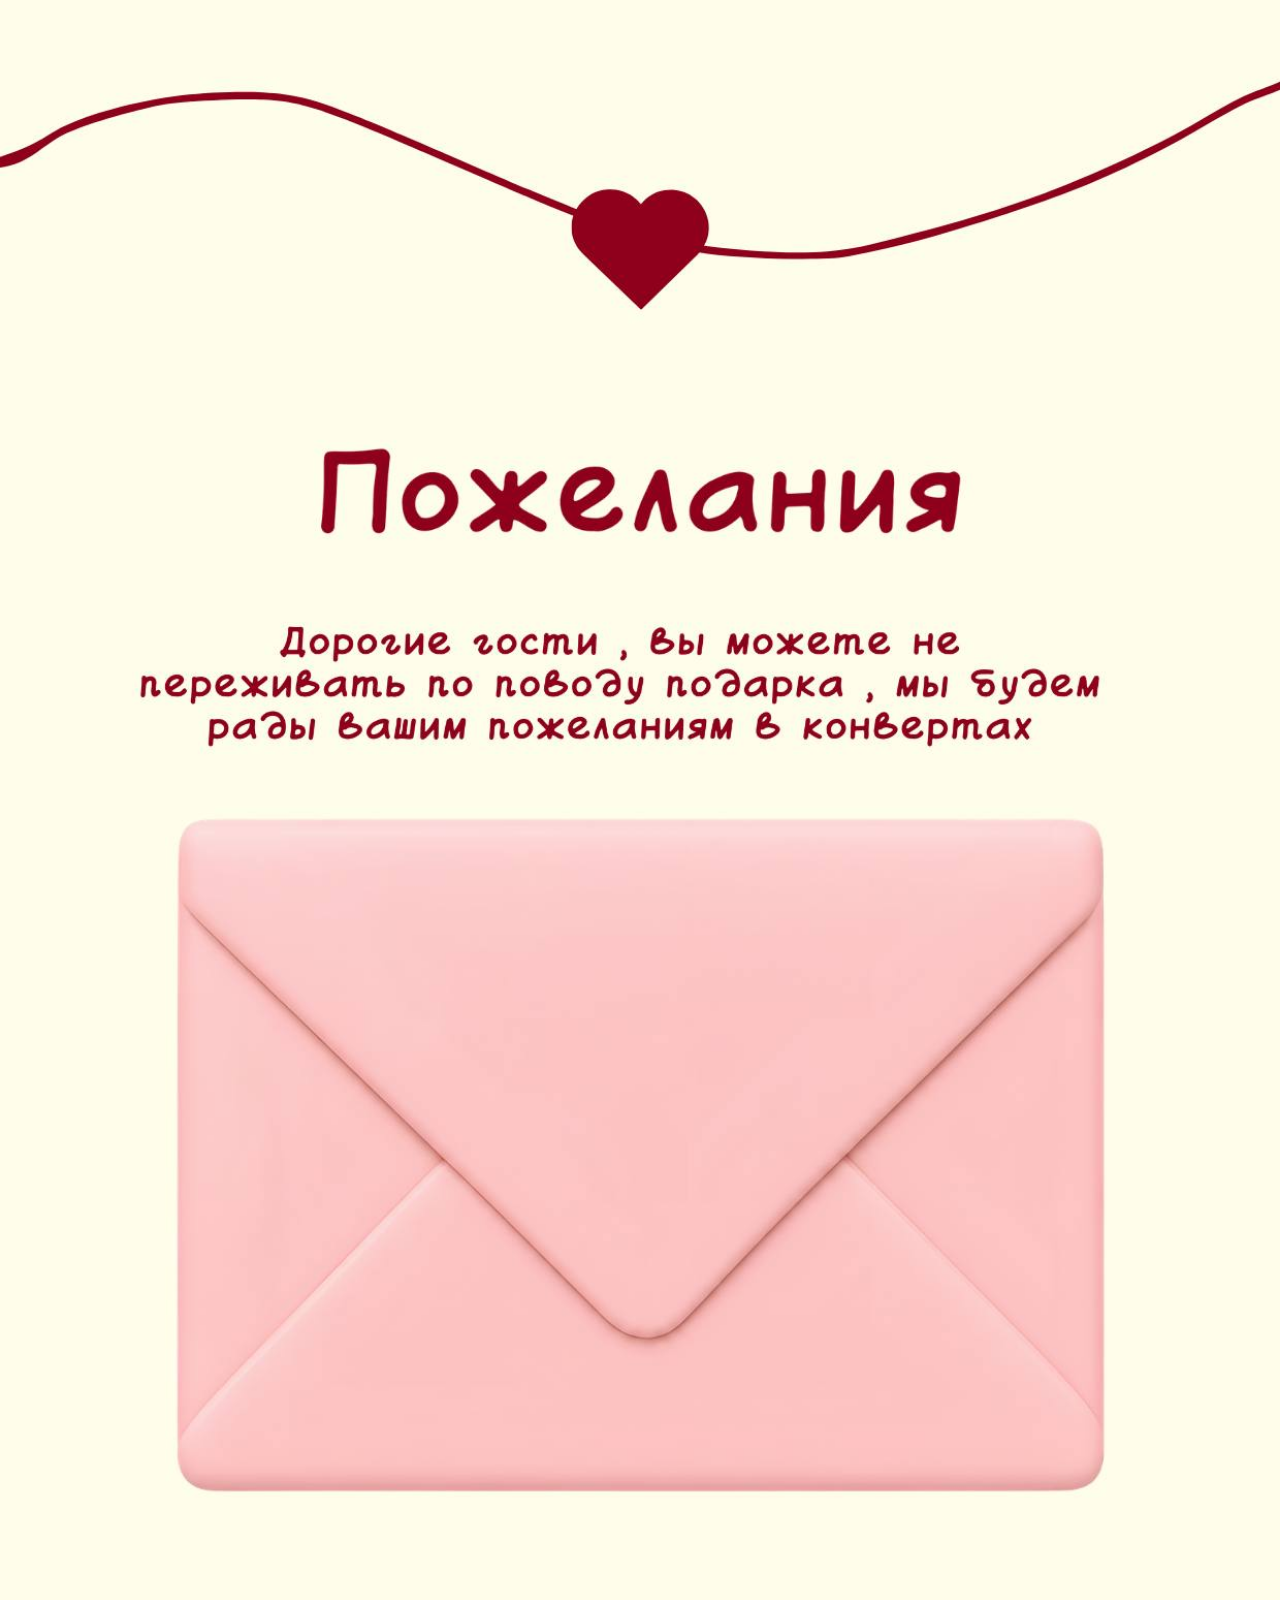
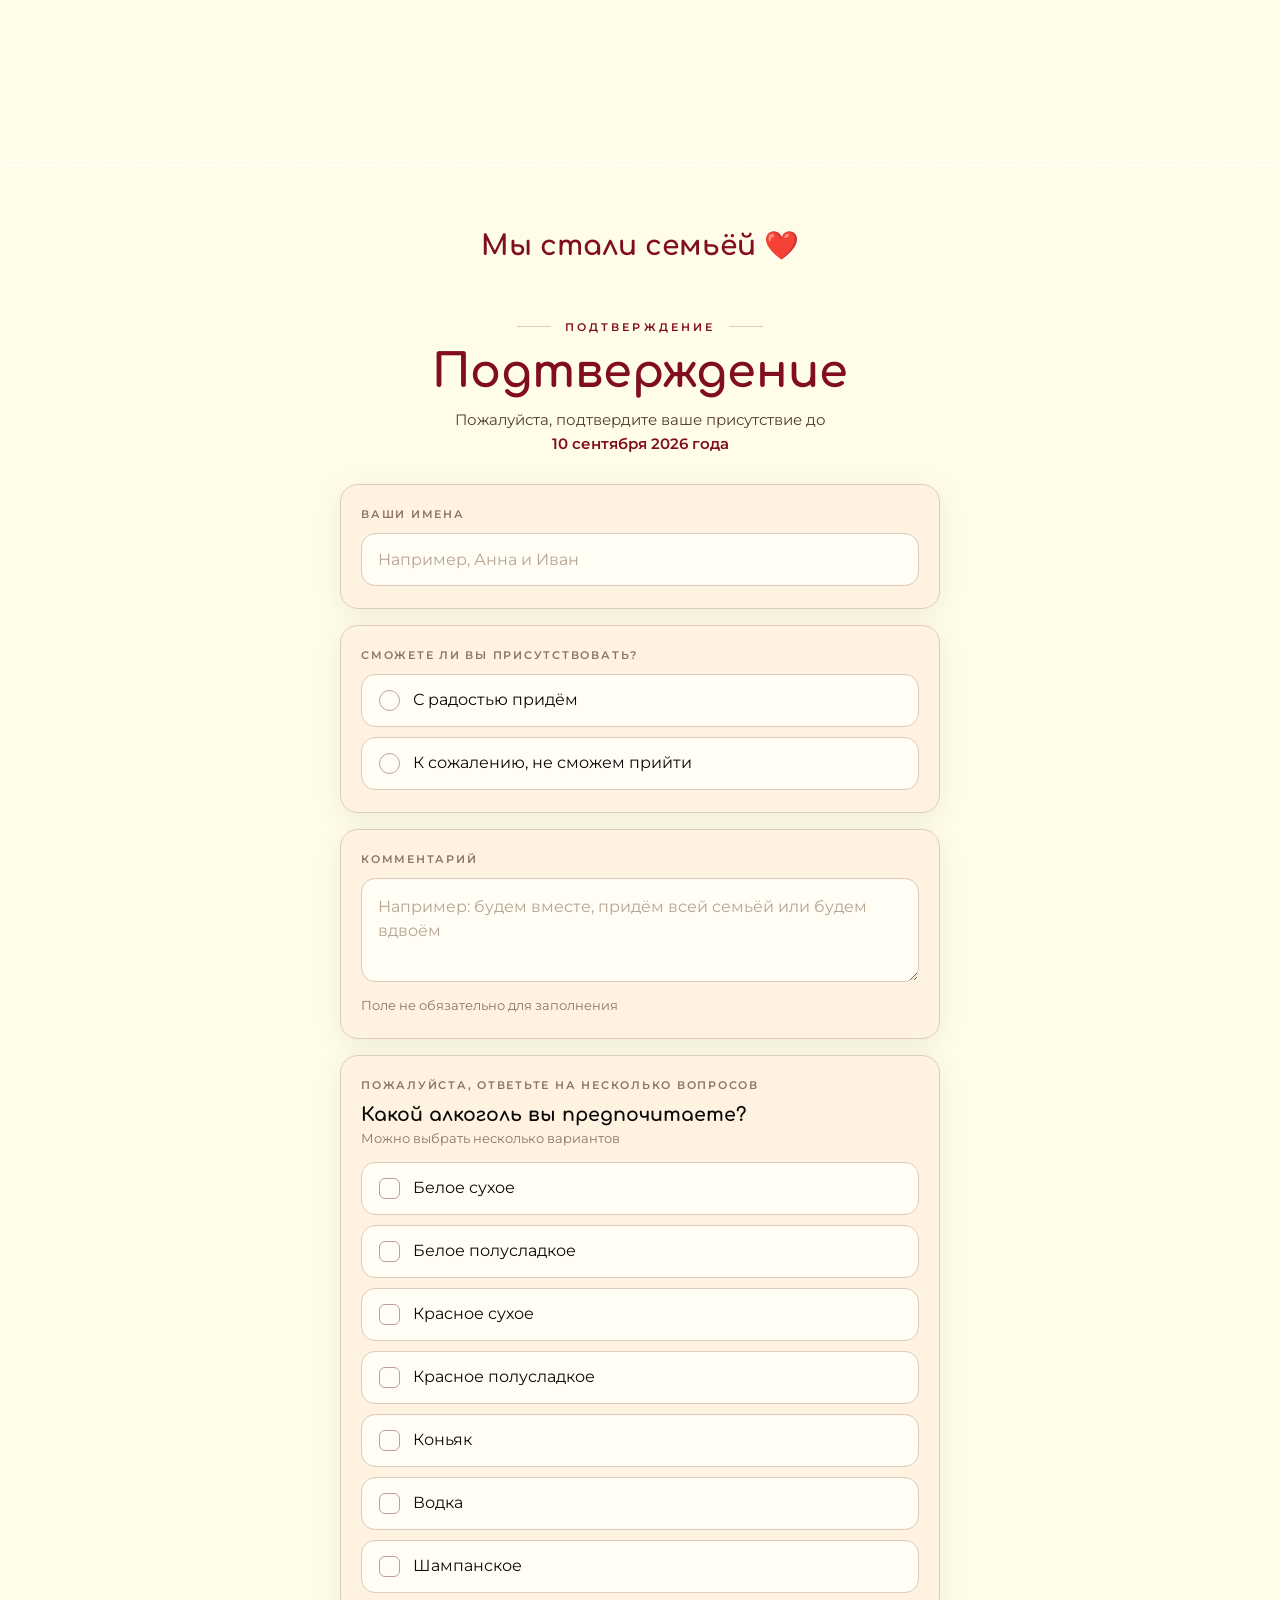
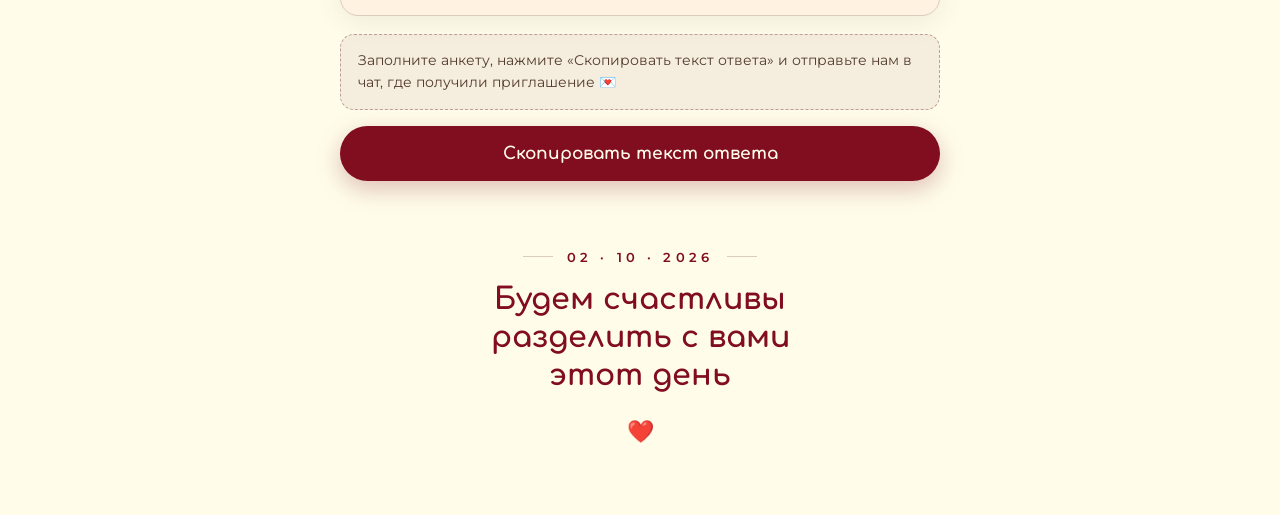
==== commit 9ff18545: "Вариант В2 становится основной страницей, тестовые версии удалены" ====
--- a/index.html
+++ b/index.html
@@ -8,334 +8,40 @@
 <meta name="theme-color" content="#FFFDEA">
 <link rel="icon" href="data:image/svg+xml,%3Csvg xmlns='http://www.w3.org/2000/svg' viewBox='0 0 32 32'%3E%3Ctext y='26' font-size='26'%3E%E2%9D%A4%EF%B8%8F%3C/text%3E%3C/svg%3E">
 
-<!-- Превью ссылки в мессенджерах. После публикации поставьте абсолютный URL,
-     например https://ВАШ-ЛОГИН.github.io/wedding/img/slide-1.jpg -->
+<!-- Превью ссылки в мессенджерах: нужны абсолютные URL, иначе
+     Telegram и WhatsApp не подтянут картинку. -->
 <meta property="og:type" content="website">
+<meta property="og:url" content="https://yanolya.github.io/wedding/">
 <meta property="og:title" content="Тили-Тили Тесто — мы женимся!">
 <meta property="og:description" content="2 октября 2026 · Сад Медовый. Ждём вас!">
-<meta property="og:image" content="img/slide-1.jpg">
+<meta property="og:image" content="https://yanolya.github.io/wedding/img/slide-1.jpg">
+<meta name="twitter:card" content="summary_large_image">
 
 <link rel="preconnect" href="https://fonts.googleapis.com">
 <link rel="preconnect" href="https://fonts.gstatic.com" crossorigin>
 <link href="https://fonts.googleapis.com/css2?family=Comfortaa:wght@500;700&family=Montserrat:wght@400;500;600;700&display=swap" rel="stylesheet">
 
-<style>
-/* ═══════════════════════════════════════════════════════════
-   Палитра снята пипеткой прямо со слайдов, поэтому фон
-   страницы совпадает с фоном картинок — стыков не видно.
-   ═══════════════════════════════════════════════════════════ */
-:root{
-  --cream:#FFFDEA;        /* фон слайдов 1, 2, 4, 5, 6 */
-  --ivory:#FFF2E1;        /* дресс-код: тёплый беж — карточки формы */
-  --taupe:#DCCCBD;        /* дресс-код: тауп — рамки и линии */
-  --rose:#C09D9B;         /* дресс-код: пыльная роза — акценты */
-  --brown:#533B2F;        /* дресс-код: тёмный шоколад — подписи */
-  --wine:#810E1F;         /* заголовки и сердечки со слайдов */
-  --wine-deep:#5F0A16;    /* тёмный бордо для нажатий */
-  --ink:#0A0A0A;          /* основной текст со слайдов */
-
-  --muted:#8B7566;        /* осветлённый --brown */
-  --placeholder:#B7A492;
-  --field:#FFFDF4;        /* поля ввода — чуть светлее карточки */
-
-  --radius:18px;
-  --shadow:0 6px 26px rgba(83,59,47,.09);
-  --maxw:600px;
-}
-
-*{box-sizing:border-box}
-html{scroll-behavior:smooth}
-body{
-  margin:0;
-  background:var(--cream);
-  color:var(--ink);
-  font-family:'Montserrat',-apple-system,BlinkMacSystemFont,'Segoe UI',sans-serif;
-  -webkit-font-smoothing:antialiased;
-  overflow-x:hidden;
-}
-
-.wrap{max-width:var(--maxw);margin:0 auto;padding:0 16px}
-
-/* ── Слайды ─────────────────────────────────── */
-.slide{
-  margin:0 auto;
-  opacity:0;
-  transform:translateY(28px);
-  transition:opacity .9s ease,transform .9s cubic-bezier(.2,.7,.2,1);
-}
-.slide.in{opacity:1;transform:none}
-.slide--first{opacity:1;transform:none}
-.slide img{display:block;width:100%;height:auto}
-
-/* Кнопка карты под слайдом с локацией */
-.slide-action{display:flex;justify-content:center;margin:-2px 0 38px}
-.map-btn{
-  display:inline-flex;
-  align-items:center;
-  gap:9px;
-  padding:14px 26px;
-  border-radius:999px;
-  background:var(--wine);
-  color:var(--cream);
-  text-decoration:none;
-  font-size:15px;
-  font-weight:600;
-  box-shadow:0 6px 20px rgba(129,14,31,.24);
-  transition:transform .2s ease,background .2s ease;
-}
-.map-btn:hover{background:var(--wine-deep);transform:translateY(-2px)}
-.map-btn:active{transform:translateY(0)}
-.map-btn svg{width:17px;height:17px;flex:none}
-
-/* Подсказка «листайте вниз» */
-.scroll-hint{
-  display:flex;
-  flex-direction:column;
-  align-items:center;
-  gap:8px;
-  padding:20px 0 32px;
-  color:var(--wine);
-  font-family:'Comfortaa',cursive;
-  font-size:13px;
-  letter-spacing:.16em;
-  text-transform:uppercase;
-  transition:opacity .4s ease;
-}
-.scroll-hint span{opacity:.75}
-.scroll-hint svg{width:20px;height:20px;animation:bob 1.9s ease-in-out infinite}
-@keyframes bob{0%,100%{transform:translateY(0)}50%{transform:translateY(7px)}}
-.scroll-hint.hide{opacity:0;pointer-events:none}
-
-/* ── Секция подтверждения ───────────────────── */
-.rsvp{padding:50px 0 12px}
-
-.eyebrow{
-  display:flex;
-  align-items:center;
-  justify-content:center;
-  gap:14px;
-  margin:0 0 14px;
-  color:var(--wine);
-  font-size:11px;
-  font-weight:600;
-  letter-spacing:.28em;
-  text-transform:uppercase;
-}
-.eyebrow::before,.eyebrow::after{content:'';width:34px;height:1px;background:var(--taupe)}
-
-h1.rsvp-title{
-  margin:0 0 12px;
-  font-family:'Comfortaa',cursive;
-  font-weight:700;
-  font-size:clamp(34px,10vw,46px);
-  line-height:1.05;
-  color:var(--wine);
-  text-align:center;
-}
-.rsvp-lead{
-  margin:0 auto 28px;
-  max-width:420px;
-  text-align:center;
-  font-size:15px;
-  line-height:1.6;
-  color:var(--brown);
-}
-.rsvp-lead b{color:var(--wine);font-weight:600;white-space:nowrap}
-
-.card{
-  background:var(--ivory);
-  border:1px solid var(--taupe);
-  border-radius:var(--radius);
-  box-shadow:var(--shadow);
-  padding:22px 20px;
-  margin-bottom:16px;
-}
-
-.label{
-  display:block;
-  margin:0 0 12px;
-  font-size:11px;
-  font-weight:600;
-  letter-spacing:.16em;
-  text-transform:uppercase;
-  color:var(--muted);
-}
-.qtitle{
-  margin:0 0 4px;
-  font-family:'Comfortaa',cursive;
-  font-size:19px;
-  font-weight:700;
-  color:var(--ink);
-}
-.hint{margin:0;font-size:13px;line-height:1.5;color:var(--muted)}
-.hint--after{margin-top:10px}
-
-input[type=text],textarea{
-  width:100%;
-  font-family:inherit;
-  font-size:16px;
-  color:var(--ink);
-  background:var(--field);
-  border:1px solid var(--taupe);
-  border-radius:14px;
-  padding:16px;
-  transition:border-color .2s ease,box-shadow .2s ease;
-  -webkit-appearance:none;
-}
-textarea{min-height:104px;resize:vertical;line-height:1.5}
-input[type=text]::placeholder,textarea::placeholder{color:var(--placeholder)}
-input[type=text]:focus,textarea:focus{
-  outline:none;
-  border-color:var(--wine);
-  box-shadow:0 0 0 3px rgba(129,14,31,.10);
-}
-input.err,textarea.err{border-color:var(--wine);background:rgba(192,157,155,.14)}
-
-/* Варианты выбора */
-.options{display:flex;flex-direction:column;gap:10px}
-.opt{
-  position:relative;
-  display:flex;
-  align-items:center;
-  gap:13px;
-  padding:15px 17px;
-  background:var(--field);
-  border:1px solid var(--taupe);
-  border-radius:14px;
-  cursor:pointer;
-  font-size:15.5px;
-  line-height:1.35;
-  transition:border-color .18s ease,background .18s ease;
-  -webkit-tap-highlight-color:transparent;
-}
-.opt:hover{border-color:var(--rose)}
-.opt input{position:absolute;opacity:0;width:0;height:0}
-.mark{
-  flex:none;
-  width:21px;
-  height:21px;
-  border:1.5px solid var(--rose);
-  display:grid;
-  place-items:center;
-  transition:background .18s ease,border-color .18s ease;
-}
-.mark--radio{border-radius:50%}
-.mark--check{border-radius:6px}
-.mark svg{
-  width:12px;height:12px;
-  color:var(--cream);
-  opacity:0;transform:scale(.6);
-  transition:opacity .18s ease,transform .18s ease;
-}
-.opt input:checked ~ .mark{background:var(--wine);border-color:var(--wine)}
-.opt input:checked ~ .mark svg{opacity:1;transform:scale(1)}
-.opt.checked{border-color:var(--wine);background:rgba(129,14,31,.05)}
-.opt input:focus-visible ~ .mark{box-shadow:0 0 0 3px rgba(129,14,31,.18)}
-
-/* Блок с алкоголем — сворачивается, если гость не придёт.
-   max-height задаётся инлайном из скрипта, поэтому здесь его нет:
-   инлайновый стиль всё равно перебил бы это правило. */
-#drinksCard{
-  overflow:hidden;
-  transition:max-height .5s cubic-bezier(.3,.7,.2,1),opacity .35s ease,
-             margin-bottom .5s ease,padding .5s ease;
-}
-#drinksCard.collapsed{
-  opacity:0;
-  margin-bottom:0;
-  padding-top:0;
-  padding-bottom:0;
-  border-width:0;
-}
-
-.note{
-  background:rgba(192,157,155,.16);
-  border:1px dashed var(--rose);
-  border-radius:14px;
-  padding:15px 17px;
-  margin:18px 0 16px;
-  font-size:14px;
-  line-height:1.55;
-  color:var(--brown);
-}
-
-.submit{
-  width:100%;
-  padding:18px;
-  border:none;
-  border-radius:999px;
-  background:var(--wine);
-  color:var(--cream);
-  font-family:'Comfortaa',cursive;
-  font-size:17px;
-  font-weight:700;
-  cursor:pointer;
-  box-shadow:0 8px 24px rgba(129,14,31,.26);
-  transition:background .2s ease,transform .15s ease;
-}
-.submit:hover{background:var(--wine-deep)}
-.submit:active{transform:scale(.985)}
-.submit.done{background:var(--brown);box-shadow:0 8px 24px rgba(83,59,47,.24)}
-
-.result{display:none;margin-top:16px}
-.result.show{display:block;animation:fade .4s ease}
-@keyframes fade{from{opacity:0;transform:translateY(-6px)}to{opacity:1;transform:none}}
-.result textarea{min-height:150px;font-size:14px;color:var(--brown)}
-.result .hint{margin-top:9px;text-align:center}
-
-.errmsg{
-  display:none;
-  margin:0 0 14px;
-  padding:13px 16px;
-  border-radius:12px;
-  background:rgba(192,157,155,.20);
-  border:1px solid var(--rose);
-  color:var(--wine);
-  font-size:14px;
-  font-weight:500;
-  line-height:1.45;
-}
-.errmsg.show{display:block}
-
-/* ── Финал ──────────────────────────────────── */
-footer{text-align:center;padding:56px 20px 70px}
-.date-line{
-  display:flex;
-  align-items:center;
-  justify-content:center;
-  gap:14px;
-  margin:0 0 16px;
-  color:var(--wine);
-  font-size:13px;
-  font-weight:600;
-  letter-spacing:.32em;
-}
-.date-line::before,.date-line::after{content:'';width:30px;height:1px;background:var(--taupe)}
-.final{
-  margin:0 auto;
-  max-width:340px;
-  font-family:'Comfortaa',cursive;
-  font-weight:700;
-  font-size:clamp(23px,6.6vw,30px);
-  line-height:1.28;
-  color:var(--wine);
-}
-.heart{display:inline-block;margin-top:22px;font-size:22px;animation:beat 1.7s ease-in-out infinite}
-@keyframes beat{
-  0%,100%{transform:scale(1)}
-  18%{transform:scale(1.18)}
-  36%{transform:scale(1)}
-  54%{transform:scale(1.12)}
-}
-
-@media (prefers-reduced-motion:reduce){
-  *{animation:none !important;transition:none !important}
-  .slide{opacity:1 !important;transform:none !important}
-  html{scroll-behavior:auto}
-}
-</style>
+<link rel="stylesheet" href="assets/style.css">
+<link rel="stylesheet" href="assets/fx.css">
 </head>
-<body>
+<body class="fx-hearts-on fx-divider-on fx-progress-on fx-burst-on fx-stagger-on fx-countdown-on fx-env-on">
+
+<!-- Интро с конвертом. Чекбокс идёт перед оверлеем: открытие сделано
+     на чистом CSS, чтобы конверт раскрылся даже без скриптов. -->
+<input type="checkbox" class="env-toggle" id="envOpen">
+<label class="fx-envelope" for="envOpen">
+  <span class="env-art">
+    <span class="env-body"></span>
+    <span class="env-flap"></span>
+    <span class="env-seal" aria-hidden="true">
+      <svg viewBox="0 0 24 24" fill="currentColor"><path d="M12 21s-7-4.6-7-10.2A4.2 4.2 0 0 1 12 8a4.2 4.2 0 0 1 7 2.8C19 16.4 12 21 12 21z"/></svg>
+    </span>
+  </span>
+  <span class="env-hint">нажмите, чтобы открыть</span>
+</label>
+
+<div class="fx-progress" aria-hidden="true"><i></i></div>
+<div class="fx-hearts" aria-hidden="true"></div>
 
 <main>
 
@@ -355,6 +61,15 @@
     <img src="img/slide-2.jpg" width="1240" height="1748" loading="lazy"
          alt="Мы приглашаем вас разделить с нами радостный день, в котором мы станем семьёй! Октябрь 2026, пятница 2 числа.">
   </section>
+
+  <div class="fx-divider" aria-hidden="true">
+    <svg viewBox="0 0 304 60" fill="none">
+      <path class="wave" d="M6 16 Q 43 -1, 80 16 T 154 16 T 228 16 T 298 16"/>
+      <g transform="translate(140 26)">
+        <path class="hrt" d="M12 21s-7-4.6-7-10.2A4.2 4.2 0 0 1 12 8a4.2 4.2 0 0 1 7 2.8C19 16.4 12 21 12 21z"/>
+      </g>
+    </svg>
+  </div>
 
   <!-- 3 · Локация -->
   <section class="slide">
@@ -375,25 +90,52 @@
          alt="Во сколько? 15:30 сбор гостей и фуршет, 16:10 выездная церемония, 17:00 начало банкета, 22:00 завершение прекрасного дня.">
   </section>
 
+  <div class="fx-divider" aria-hidden="true">
+    <svg viewBox="0 0 304 60" fill="none">
+      <path class="wave" d="M6 16 Q 43 -1, 80 16 T 154 16 T 228 16 T 298 16"/>
+      <g transform="translate(140 26)">
+        <path class="hrt" d="M12 21s-7-4.6-7-10.2A4.2 4.2 0 0 1 12 8a4.2 4.2 0 0 1 7 2.8C19 16.4 12 21 12 21z"/>
+      </g>
+    </svg>
+  </div>
+
   <!-- 5 · Дресс-код -->
   <section class="slide">
     <img src="img/slide-5.jpg" width="1240" height="1748" loading="lazy"
          alt="Дресс-код: будем рады, если вы поддержите цветовую гамму нашей свадьбы.">
   </section>
 
+  <div class="fx-divider" aria-hidden="true">
+    <svg viewBox="0 0 304 60" fill="none">
+      <path class="wave" d="M6 16 Q 43 -1, 80 16 T 154 16 T 228 16 T 298 16"/>
+      <g transform="translate(140 26)">
+        <path class="hrt" d="M12 21s-7-4.6-7-10.2A4.2 4.2 0 0 1 12 8a4.2 4.2 0 0 1 7 2.8C19 16.4 12 21 12 21z"/>
+      </g>
+    </svg>
+  </div>
+
   <!-- 6 · Пожелания -->
   <section class="slide">
     <img src="img/slide-6.jpg" width="1240" height="1748" loading="lazy"
          alt="Пожелания: не переживайте по поводу подарка, мы будем рады вашим пожеланиям в конвертах.">
   </section>
 </main>
+
+<!-- ── Обратный отсчёт ─────────────────────────── -->
+<section class="countdown wrap">
+  <div class="slide">
+    <p class="eyebrow" id="cdLead">до свадьбы осталось</p>
+    <div class="cd-grid" id="cdGrid"></div>
+    <p class="cd-done" id="cdDone" style="display:none"></p>
+  </div>
+</section>
 
 <!-- ── Подтверждение ───────────────────────────── -->
 <section class="rsvp wrap" id="rsvp">
   <div class="slide">
     <p class="eyebrow">подтверждение</p>
     <h1 class="rsvp-title">Подтверждение</h1>
-    <p class="rsvp-lead">Пожалуйста, подтвердите ваше присутствие до <b>20 сентября 2026 года</b></p>
+    <p class="rsvp-lead">Пожалуйста, подтвердите ваше присутствие до <b>10 сентября 2026 года</b></p>
   </div>
 
   <div class="errmsg" id="errBox" role="alert"></div>
@@ -453,205 +195,6 @@
   </div>
 </footer>
 
-<script>
-(function(){
-  'use strict';
-
-  /* ── Варианты напитков ─────────────────────── */
-  var DRINKS = [
-    'Белое сухое',
-    'Белое полусладкое',
-    'Красное сухое',
-    'Красное полусладкое',
-    'Коньяк',
-    'Водка',
-    'Шампанское'
-  ];
-
-  var CHECK_SVG = '<svg viewBox="0 0 24 24" fill="none" stroke="currentColor" stroke-width="3.5" stroke-linecap="round" stroke-linejoin="round"><path d="M20 6 9 17l-5-5"/></svg>';
-
-  var drinksBox = document.getElementById('drinks');
-  DRINKS.forEach(function(name){
-    var label = document.createElement('label');
-    label.className = 'opt';
-
-    var input = document.createElement('input');
-    input.type = 'checkbox';
-    input.name = 'drinks';
-    input.value = name;
-
-    var mark = document.createElement('span');
-    mark.className = 'mark mark--check';
-    mark.innerHTML = CHECK_SVG;
-
-    var text = document.createElement('span');
-    text.textContent = name;
-
-    label.appendChild(input);
-    label.appendChild(mark);
-    label.appendChild(text);
-    drinksBox.appendChild(label);
-  });
-
-  /* Подсветка выбранного варианта — вместо :has(), ради старых Safari */
-  function syncChecked(){
-    Array.prototype.forEach.call(document.querySelectorAll('.opt'), function(opt){
-      var inp = opt.querySelector('input');
-      opt.classList.toggle('checked', !!(inp && inp.checked));
-    });
-  }
-  document.addEventListener('change', syncChecked);
-
-  /* ── Появление блоков при скролле ──────────── */
-  var reveal = document.querySelectorAll('.slide:not(.slide--first)');
-  if ('IntersectionObserver' in window) {
-    var io = new IntersectionObserver(function(entries){
-      entries.forEach(function(e){
-        if (e.isIntersecting) {
-          e.target.classList.add('in');
-          io.unobserve(e.target);
-        }
-      });
-    }, { rootMargin: '0px 0px -12% 0px', threshold: 0.06 });
-    Array.prototype.forEach.call(reveal, function(el){ io.observe(el); });
-  } else {
-    Array.prototype.forEach.call(reveal, function(el){ el.classList.add('in'); });
-  }
-
-  /* ── Подсказка «листайте вниз» ─────────────── */
-  var hint = document.getElementById('hint');
-  window.addEventListener('scroll', function(){
-    if (window.scrollY > 120) hint.classList.add('hide');
-  }, { passive: true });
-
-  /* ── Сворачивание блока с алкоголем ────────── */
-  var drinksCard = document.getElementById('drinksCard');
-  var collapseTimer = null;
-
-  function syncDrinks(){
-    var no = document.querySelector('input[name=going][data-going=no]');
-    var hide = !!(no && no.checked);
-    clearTimeout(collapseTimer);
-
-    if (hide) {
-      if (drinksCard.classList.contains('collapsed')) return;
-      drinksCard.style.maxHeight = drinksCard.scrollHeight + 'px';
-      void drinksCard.offsetHeight;                        // фиксируем стартовую высоту
-      requestAnimationFrame(function(){
-        drinksCard.classList.add('collapsed');
-        drinksCard.style.maxHeight = '0px';
-      });
-    } else {
-      if (!drinksCard.classList.contains('collapsed')) return;
-      drinksCard.classList.remove('collapsed');
-      drinksCard.style.maxHeight = drinksCard.scrollHeight + 'px';
-      collapseTimer = setTimeout(function(){ drinksCard.style.maxHeight = ''; }, 520);
-    }
-  }
-  Array.prototype.forEach.call(document.querySelectorAll('input[name=going]'), function(r){
-    r.addEventListener('change', syncDrinks);
-  });
-
-  /* ── Сбор и копирование ответа ─────────────── */
-  var form      = document.getElementById('form');
-  var btn       = document.getElementById('copyBtn');
-  var errBox    = document.getElementById('errBox');
-  var result    = document.getElementById('result');
-  var resultTxt = document.getElementById('resultText');
-  var namesInp  = document.getElementById('names');
-  var btnTimer  = null;
-
-  function showErr(msg){
-    errBox.textContent = msg;
-    errBox.classList.add('show');
-    errBox.scrollIntoView({ behavior: 'smooth', block: 'center' });
-  }
-  function clearErr(){
-    errBox.classList.remove('show');
-    namesInp.classList.remove('err');
-  }
-  namesInp.addEventListener('input', clearErr);
-
-  function buildText(){
-    var names   = namesInp.value.trim();
-    var going   = document.querySelector('input[name=going]:checked');
-    var comment = document.getElementById('comment').value.trim();
-    var picked  = Array.prototype.map.call(
-      document.querySelectorAll('input[name=drinks]:checked'),
-      function(i){ return i.value; }
-    );
-
-    if (!names) {
-      namesInp.classList.add('err');
-      namesInp.focus();
-      showErr('Пожалуйста, напишите ваши имена.');
-      return null;
-    }
-    if (!going) {
-      showErr('Пожалуйста, отметьте, сможете ли вы присутствовать.');
-      return null;
-    }
-    clearErr();
-
-    var lines = [];
-    lines.push('Подтверждение — свадьба 02.10.2026');
-    lines.push('');
-    lines.push('Имена: ' + names);
-    lines.push('Присутствие: ' + going.value);
-    if (comment) lines.push('Комментарий: ' + comment);
-    if (going.getAttribute('data-going') === 'yes') {
-      lines.push('Алкоголь: ' + (picked.length ? picked.join(', ') : 'без алкоголя'));
-    }
-    return lines.join('\n');
-  }
-
-  function copyText(text){
-    if (navigator.clipboard && window.isSecureContext) {
-      return navigator.clipboard.writeText(text);
-    }
-    // Резерв для http и старых браузеров
-    return new Promise(function(resolve, reject){
-      var ta = document.createElement('textarea');
-      ta.value = text;
-      ta.setAttribute('readonly', '');
-      ta.style.cssText = 'position:fixed;top:0;left:0;opacity:0;';
-      document.body.appendChild(ta);
-      ta.select();
-      ta.setSelectionRange(0, text.length);
-      var ok = false;
-      try { ok = document.execCommand('copy'); } catch (e) { ok = false; }
-      document.body.removeChild(ta);
-      if (ok) { resolve(); } else { reject(new Error('copy failed')); }
-    });
-  }
-
-  function flashBtn(label, ms, done){
-    btn.textContent = label;
-    if (done) btn.classList.add('done');
-    clearTimeout(btnTimer);
-    btnTimer = setTimeout(function(){
-      btn.textContent = 'Скопировать текст ответа';
-      btn.classList.remove('done');
-    }, ms);
-  }
-
-  form.addEventListener('submit', function(e){
-    e.preventDefault();
-    var text = buildText();
-    if (!text) return;
-
-    resultTxt.value = text;
-    result.classList.add('show');
-
-    copyText(text).then(function(){
-      flashBtn('Скопировано ✓', 3000, true);
-    }).catch(function(){
-      flashBtn('Скопируйте текст ниже ↓', 4000, false);
-      resultTxt.focus();
-      resultTxt.select();
-    });
-  });
-})();
-</script>
+<script src="assets/app.js"></script>
 </body>
 </html>
--- a/assets/style.css
+++ b/assets/style.css
@@ -0,0 +1,320 @@
+/* ═══════════════════════════════════════════════════════════
+   База. Палитра снята пипеткой прямо со слайдов, поэтому фон
+   страницы совпадает с фоном картинок — стыков не видно.
+   ═══════════════════════════════════════════════════════════ */
+:root{
+  --cream:#FFFDEA;        /* фон слайдов 1, 2, 4, 5, 6 */
+  --ivory:#FFF2E1;        /* дресс-код: тёплый беж — карточки формы */
+  --taupe:#DCCCBD;        /* дресс-код: тауп — рамки и линии */
+  --rose:#C09D9B;         /* дресс-код: пыльная роза — акценты */
+  --brown:#533B2F;        /* дресс-код: тёмный шоколад — подписи */
+
+  /* Розовый конверт со слайда «Пожелания» — для интро */
+  --pink:#FDC7C7;
+  --pink-light:#FFD8D9;
+  --pink-deep:#F6B5B6;
+
+  --wine:#810E1F;         /* заголовки и сердечки со слайдов */
+  --wine-deep:#5F0A16;    /* тёмный бордо для нажатий */
+  --ink:#0A0A0A;          /* основной текст со слайдов */
+
+  --muted:#8B7566;        /* осветлённый --brown */
+  --placeholder:#B7A492;
+  --field:#FFFDF4;        /* поля ввода — чуть светлее карточки */
+
+  --radius:18px;
+  --shadow:0 6px 26px rgba(83,59,47,.09);
+  --maxw:600px;
+}
+
+*{box-sizing:border-box}
+html{scroll-behavior:smooth}
+body{
+  margin:0;
+  background:var(--cream);
+  color:var(--ink);
+  font-family:'Montserrat',-apple-system,BlinkMacSystemFont,'Segoe UI',sans-serif;
+  -webkit-font-smoothing:antialiased;
+  overflow-x:hidden;
+}
+
+.wrap{max-width:var(--maxw);margin:0 auto;padding:0 16px}
+
+/* ── Слайды ─────────────────────────────────── */
+.slide{
+  margin:0 auto;
+  opacity:0;
+  transform:translateY(28px);
+  transition:opacity .9s ease,transform .9s cubic-bezier(.2,.7,.2,1);
+}
+.slide.in{opacity:1;transform:none}
+.slide--first{opacity:1;transform:none}
+.slide img{display:block;width:100%;height:auto}
+
+/* Кнопка карты под слайдом с локацией */
+.slide-action{display:flex;justify-content:center;margin:-2px 0 38px}
+.map-btn{
+  display:inline-flex;
+  align-items:center;
+  gap:9px;
+  padding:14px 26px;
+  border-radius:999px;
+  background:var(--wine);
+  color:var(--cream);
+  text-decoration:none;
+  font-size:15px;
+  font-weight:600;
+  box-shadow:0 6px 20px rgba(129,14,31,.24);
+  transition:transform .2s ease,background .2s ease;
+}
+.map-btn:hover{background:var(--wine-deep);transform:translateY(-2px)}
+.map-btn:active{transform:translateY(0)}
+.map-btn svg{width:17px;height:17px;flex:none}
+
+/* Подсказка «листайте вниз» */
+.scroll-hint{
+  display:flex;
+  flex-direction:column;
+  align-items:center;
+  gap:8px;
+  padding:20px 0 32px;
+  color:var(--wine);
+  font-family:'Comfortaa',cursive;
+  font-size:13px;
+  letter-spacing:.16em;
+  text-transform:uppercase;
+  transition:opacity .4s ease;
+}
+.scroll-hint span{opacity:.75}
+.scroll-hint svg{width:20px;height:20px;animation:bob 1.9s ease-in-out infinite}
+@keyframes bob{0%,100%{transform:translateY(0)}50%{transform:translateY(7px)}}
+.scroll-hint.hide{opacity:0;pointer-events:none}
+
+/* ── Секция подтверждения ───────────────────── */
+.rsvp{padding:50px 0 12px}
+
+.eyebrow{
+  display:flex;
+  align-items:center;
+  justify-content:center;
+  gap:14px;
+  margin:0 0 14px;
+  color:var(--wine);
+  font-size:11px;
+  font-weight:600;
+  letter-spacing:.28em;
+  text-transform:uppercase;
+}
+.eyebrow::before,.eyebrow::after{content:'';width:34px;height:1px;background:var(--taupe)}
+
+h1.rsvp-title{
+  margin:0 0 12px;
+  font-family:'Comfortaa',cursive;
+  font-weight:700;
+  font-size:clamp(34px,10vw,46px);
+  line-height:1.05;
+  color:var(--wine);
+  text-align:center;
+}
+.rsvp-lead{
+  margin:0 auto 28px;
+  max-width:420px;
+  text-align:center;
+  font-size:15px;
+  line-height:1.6;
+  color:var(--brown);
+}
+.rsvp-lead b{color:var(--wine);font-weight:600;white-space:nowrap}
+
+.card{
+  background:var(--ivory);
+  border:1px solid var(--taupe);
+  border-radius:var(--radius);
+  box-shadow:var(--shadow);
+  padding:22px 20px;
+  margin-bottom:16px;
+}
+
+.label{
+  display:block;
+  margin:0 0 12px;
+  font-size:11px;
+  font-weight:600;
+  letter-spacing:.16em;
+  text-transform:uppercase;
+  color:var(--muted);
+}
+.qtitle{
+  margin:0 0 4px;
+  font-family:'Comfortaa',cursive;
+  font-size:19px;
+  font-weight:700;
+  color:var(--ink);
+}
+.hint{margin:0;font-size:13px;line-height:1.5;color:var(--muted)}
+.hint--after{margin-top:10px}
+
+input[type=text],textarea{
+  width:100%;
+  font-family:inherit;
+  font-size:16px;
+  color:var(--ink);
+  background:var(--field);
+  border:1px solid var(--taupe);
+  border-radius:14px;
+  padding:16px;
+  transition:border-color .2s ease,box-shadow .2s ease;
+  -webkit-appearance:none;
+}
+textarea{min-height:104px;resize:vertical;line-height:1.5}
+input[type=text]::placeholder,textarea::placeholder{color:var(--placeholder)}
+input[type=text]:focus,textarea:focus{
+  outline:none;
+  border-color:var(--wine);
+  box-shadow:0 0 0 3px rgba(129,14,31,.10);
+}
+input.err,textarea.err{border-color:var(--wine);background:rgba(192,157,155,.14)}
+
+/* Варианты выбора */
+.options{display:flex;flex-direction:column;gap:10px}
+.opt{
+  position:relative;
+  display:flex;
+  align-items:center;
+  gap:13px;
+  padding:15px 17px;
+  background:var(--field);
+  border:1px solid var(--taupe);
+  border-radius:14px;
+  cursor:pointer;
+  font-size:15.5px;
+  line-height:1.35;
+  transition:border-color .18s ease,background .18s ease;
+  -webkit-tap-highlight-color:transparent;
+}
+.opt:hover{border-color:var(--rose)}
+.opt input{position:absolute;opacity:0;width:0;height:0}
+.mark{
+  flex:none;
+  width:21px;
+  height:21px;
+  border:1.5px solid var(--rose);
+  display:grid;
+  place-items:center;
+  transition:background .18s ease,border-color .18s ease;
+}
+.mark--radio{border-radius:50%}
+.mark--check{border-radius:6px}
+.mark svg{
+  width:12px;height:12px;
+  color:var(--cream);
+  opacity:0;transform:scale(.6);
+  transition:opacity .18s ease,transform .18s ease;
+}
+.opt input:checked ~ .mark{background:var(--wine);border-color:var(--wine)}
+.opt input:checked ~ .mark svg{opacity:1;transform:scale(1)}
+.opt.checked{border-color:var(--wine);background:rgba(129,14,31,.05)}
+.opt input:focus-visible ~ .mark{box-shadow:0 0 0 3px rgba(129,14,31,.18)}
+
+/* Блок с алкоголем — сворачивается, если гость не придёт.
+   max-height задаётся инлайном из скрипта, поэтому здесь его нет:
+   инлайновый стиль всё равно перебил бы это правило. */
+#drinksCard{
+  overflow:hidden;
+  transition:max-height .5s cubic-bezier(.3,.7,.2,1),opacity .35s ease,
+             margin-bottom .5s ease,padding .5s ease;
+}
+#drinksCard.collapsed{
+  opacity:0;
+  margin-bottom:0;
+  padding-top:0;
+  padding-bottom:0;
+  border-width:0;
+}
+
+.note{
+  background:rgba(192,157,155,.16);
+  border:1px dashed var(--rose);
+  border-radius:14px;
+  padding:15px 17px;
+  margin:18px 0 16px;
+  font-size:14px;
+  line-height:1.55;
+  color:var(--brown);
+}
+
+.submit{
+  position:relative;
+  width:100%;
+  padding:18px;
+  border:none;
+  border-radius:999px;
+  background:var(--wine);
+  color:var(--cream);
+  font-family:'Comfortaa',cursive;
+  font-size:17px;
+  font-weight:700;
+  cursor:pointer;
+  box-shadow:0 8px 24px rgba(129,14,31,.26);
+  transition:background .2s ease,transform .15s ease;
+}
+.submit:hover{background:var(--wine-deep)}
+.submit:active{transform:scale(.985)}
+.submit.done{background:var(--brown);box-shadow:0 8px 24px rgba(83,59,47,.24)}
+
+.result{display:none;margin-top:16px}
+.result.show{display:block;animation:fade .4s ease}
+@keyframes fade{from{opacity:0;transform:translateY(-6px)}to{opacity:1;transform:none}}
+.result textarea{min-height:150px;font-size:14px;color:var(--brown)}
+.result .hint{margin-top:9px;text-align:center}
+
+.errmsg{
+  display:none;
+  margin:0 0 14px;
+  padding:13px 16px;
+  border-radius:12px;
+  background:rgba(192,157,155,.20);
+  border:1px solid var(--rose);
+  color:var(--wine);
+  font-size:14px;
+  font-weight:500;
+  line-height:1.45;
+}
+.errmsg.show{display:block}
+
+/* ── Финал ──────────────────────────────────── */
+footer{text-align:center;padding:56px 20px 70px}
+.date-line{
+  display:flex;
+  align-items:center;
+  justify-content:center;
+  gap:14px;
+  margin:0 0 16px;
+  color:var(--wine);
+  font-size:13px;
+  font-weight:600;
+  letter-spacing:.32em;
+}
+.date-line::before,.date-line::after{content:'';width:30px;height:1px;background:var(--taupe)}
+.final{
+  margin:0 auto;
+  max-width:340px;
+  font-family:'Comfortaa',cursive;
+  font-weight:700;
+  font-size:clamp(23px,6.6vw,30px);
+  line-height:1.28;
+  color:var(--wine);
+}
+.heart{display:inline-block;margin-top:22px;font-size:22px;animation:beat 1.7s ease-in-out infinite}
+@keyframes beat{
+  0%,100%{transform:scale(1)}
+  18%{transform:scale(1.18)}
+  36%{transform:scale(1)}
+  54%{transform:scale(1.12)}
+}
+
+@media (prefers-reduced-motion:reduce){
+  *{animation:none !important;transition:none !important}
+  .slide{opacity:1 !important;transform:none !important}
+  html{scroll-behavior:auto}
+}
--- a/assets/fx.css
+++ b/assets/fx.css
@@ -0,0 +1,272 @@
+/* ═══════════════════════════════════════════════════════════
+   Анимации. Каждый блок включается классом на <body>:
+     fx-hearts-on     плывущие сердечки по фону
+     fx-divider-on    рисованные разделители между слайдами
+     fx-progress-on   полоска прогресса прокрутки сверху
+     fx-burst-on      салют из сердечек по кнопке
+     fx-stagger-on    карточки формы появляются по очереди
+     fx-countdown-on  обратный отсчёт до свадьбы
+     fx-env-on        интро с конвертом
+   Всё, что не включено, скрыто и не тратит ресурсы.
+   ═══════════════════════════════════════════════════════════ */
+
+/* ── Полоска прогресса прокрутки ─────────────── */
+.fx-progress{
+  position:fixed;
+  top:0;left:0;right:0;
+  height:3px;
+  z-index:60;
+  pointer-events:none;
+}
+.fx-progress i{
+  display:block;
+  height:100%;
+  background:var(--wine);
+  transform:scaleX(0);
+  transform-origin:0 50%;
+  will-change:transform;
+}
+body:not(.fx-progress-on) .fx-progress{display:none}
+
+/* ── Плывущие сердечки ───────────────────────── */
+/* multiply вместо opacity: на креме сердечко мягко темнеет,
+   а на бордовом слайде локации почти исчезает — не мешает фото. */
+.fx-hearts{
+  position:fixed;
+  inset:0;
+  z-index:40;
+  pointer-events:none;
+  overflow:hidden;
+  mix-blend-mode:multiply;
+}
+.fx-hearts svg{
+  position:absolute;
+  bottom:-48px;
+  color:var(--wine);
+  opacity:0;
+  animation-name:float-up;
+  animation-timing-function:linear;
+  animation-iteration-count:infinite;
+  will-change:transform,opacity;
+}
+@keyframes float-up{
+  0%  {transform:translate(0,0) rotate(0deg) scale(.9);opacity:0}
+  10% {opacity:var(--o)}
+  50% {transform:translate(var(--sway),-45vh) rotate(calc(var(--r) / 2)) scale(1)}
+  88% {opacity:var(--o)}
+  100%{transform:translate(0,calc(-100vh - 90px)) rotate(var(--r)) scale(1.06);opacity:0}
+}
+body:not(.fx-hearts-on) .fx-hearts{display:none}
+
+/* ── Рисованные разделители ──────────────────── */
+.fx-divider{
+  display:flex;
+  justify-content:center;
+  padding:30px 0;
+}
+.fx-divider svg{
+  width:min(76%,308px);
+  height:auto;
+  overflow:visible;
+}
+.fx-divider path{
+  fill:none;
+  stroke:var(--wine);
+  stroke-linecap:round;
+  stroke-dasharray:var(--len,600);
+  stroke-dashoffset:var(--len,600);
+  transition:stroke-dashoffset 1.5s cubic-bezier(.4,.05,.2,1);
+}
+.fx-divider .wave{stroke-width:4.5}
+.fx-divider .hrt{stroke-width:3.4;transition-delay:.55s}
+.fx-divider.in path{stroke-dashoffset:0}
+body:not(.fx-divider-on) .fx-divider{display:none}
+
+/* ── Салют из сердечек по кнопке ─────────────── */
+.fx-spark{
+  position:fixed;
+  z-index:70;
+  pointer-events:none;
+  color:var(--wine);
+  will-change:transform,opacity;
+  transition:transform 1s cubic-bezier(.15,.6,.3,1),opacity 1s ease;
+}
+
+/* ── Карточки формы по очереди ───────────────── */
+body.fx-stagger-on .card{
+  transition:opacity .65s ease,transform .65s cubic-bezier(.2,.7,.2,1);
+}
+body.fx-stagger-on .card.fx-hide{
+  opacity:0;
+  transform:translateY(20px);
+}
+
+/* ── Обратный отсчёт ────────────────────────── */
+.countdown{
+  padding:46px 0 6px;
+  text-align:center;
+}
+.cd-grid{
+  display:flex;
+  align-items:flex-start;
+  justify-content:center;
+  gap:clamp(6px,3vw,18px);
+  margin-top:18px;
+}
+.cd-cell{
+  min-width:clamp(56px,17vw,78px);
+}
+.cd-num{
+  display:block;
+  font-family:'Comfortaa',cursive;
+  font-weight:700;
+  font-size:clamp(30px,9.5vw,42px);
+  line-height:1.05;
+  color:var(--wine);
+}
+.cd-num.tick{animation:cd-tick .5s cubic-bezier(.2,.7,.2,1)}
+@keyframes cd-tick{
+  0%  {transform:translateY(-42%);opacity:0}
+  100%{transform:none;opacity:1}
+}
+.cd-lbl{
+  display:block;
+  margin-top:6px;
+  font-size:10.5px;
+  font-weight:600;
+  letter-spacing:.14em;
+  text-transform:uppercase;
+  color:var(--muted);
+}
+.cd-sep{
+  font-family:'Comfortaa',cursive;
+  font-size:clamp(22px,7vw,32px);
+  line-height:1.3;
+  color:var(--rose);
+}
+.cd-done{
+  margin:16px auto 0;
+  max-width:320px;
+  font-family:'Comfortaa',cursive;
+  font-weight:700;
+  font-size:clamp(22px,6.4vw,28px);
+  line-height:1.3;
+  color:var(--wine);
+}
+body:not(.fx-countdown-on) .countdown{display:none}
+
+/* ── Интро с конвертом ──────────────────────── */
+/* Работает на чистом CSS через скрытый чекбокс: даже если скрипт
+   не загрузится, конверт всё равно откроется по тапу. */
+.env-toggle{
+  position:absolute;
+  width:1px;height:1px;
+  margin:-1px;
+  padding:0;
+  border:0;
+  overflow:hidden;
+  clip:rect(0 0 0 0);
+  white-space:nowrap;
+}
+.fx-envelope{
+  position:fixed;
+  inset:0;
+  z-index:90;
+  display:flex;
+  flex-direction:column;
+  align-items:center;
+  justify-content:center;
+  gap:30px;
+  background:var(--cream);
+  cursor:pointer;
+  perspective:1100px;
+  transition:opacity .85s ease .5s,visibility .85s ease .5s;
+  -webkit-tap-highlight-color:transparent;
+}
+.env-art{
+  position:relative;
+  width:min(66vw,260px);
+  aspect-ratio:4 / 3;
+  transition:transform .9s cubic-bezier(.3,.7,.2,1) .35s;
+  transform-style:preserve-3d;
+}
+.env-body{
+  position:absolute;
+  inset:0;
+  border-radius:10px;
+  background:var(--pink);
+  box-shadow:0 14px 34px rgba(83,59,47,.18);
+  overflow:hidden;
+}
+/* Диагонали «кармана» конверта — как на слайде «Пожелания» */
+.env-body::before,
+.env-body::after{
+  content:'';
+  position:absolute;
+  top:0;
+  width:54%;
+  height:100%;
+  background:var(--pink-light);
+}
+.env-body::before{left:0;clip-path:polygon(0 0,100% 100%,0 100%)}
+.env-body::after{right:0;clip-path:polygon(100% 0,100% 100%,0 100%)}
+.env-flap{
+  position:absolute;
+  top:0;left:0;right:0;
+  height:62%;
+  background:var(--pink-deep);
+  border-radius:10px 10px 0 0;
+  clip-path:polygon(0 0,100% 0,50% 100%);
+  transform-origin:top center;
+  transition:transform .8s cubic-bezier(.5,-0.2,.4,1.2);
+  backface-visibility:hidden;
+}
+/* Сургучная печать: сердечко в бордо на кончике клапана */
+.env-seal{
+  position:absolute;
+  left:50%;top:62%;
+  transform:translate(-50%,-50%);
+  z-index:2;
+  display:grid;
+  place-items:center;
+  width:clamp(38px,11vw,48px);
+  height:clamp(38px,11vw,48px);
+  border-radius:50%;
+  background:var(--cream);
+  color:var(--wine);
+  box-shadow:0 3px 10px rgba(83,59,47,.20);
+  animation:beat 1.7s ease-in-out infinite;
+}
+.env-seal svg{width:56%;height:56%;display:block}
+.env-hint{
+  font-family:'Comfortaa',cursive;
+  font-size:13px;
+  font-weight:500;
+  letter-spacing:.18em;
+  text-transform:uppercase;
+  color:var(--wine);
+  opacity:.8;
+  transition:opacity .3s ease;
+}
+.fx-envelope:hover .env-hint{opacity:1}
+
+/* Открытие: сначала отлетает клапан, потом конверт уезжает вперёд */
+.env-toggle:checked ~ .fx-envelope{opacity:0;visibility:hidden}
+.env-toggle:checked ~ .fx-envelope .env-flap{transform:rotateX(-172deg)}
+.env-toggle:checked ~ .fx-envelope .env-art{transform:scale(1.5) translateY(8%)}
+.env-toggle:focus-visible ~ .fx-envelope .env-art{outline:3px solid var(--wine);outline-offset:14px}
+
+/* Пока конверт закрыт — страница за ним не прокручивается.
+   Где :has() не поддерживается, просто не будет блокировки прокрутки. */
+body.fx-env-on:has(.env-toggle:not(:checked)){overflow:hidden}
+body:not(.fx-env-on) .fx-envelope,
+body:not(.fx-env-on) .env-toggle{display:none}
+
+/* ── Уважаем «уменьшить движение» ───────────── */
+@media (prefers-reduced-motion:reduce){
+  .fx-hearts{display:none !important}
+  .fx-envelope{display:none !important}
+  body.fx-env-on{overflow:visible !important}
+  .fx-divider path{stroke-dashoffset:0 !important}
+  body.fx-stagger-on .card.fx-hide{opacity:1 !important;transform:none !important}
+}
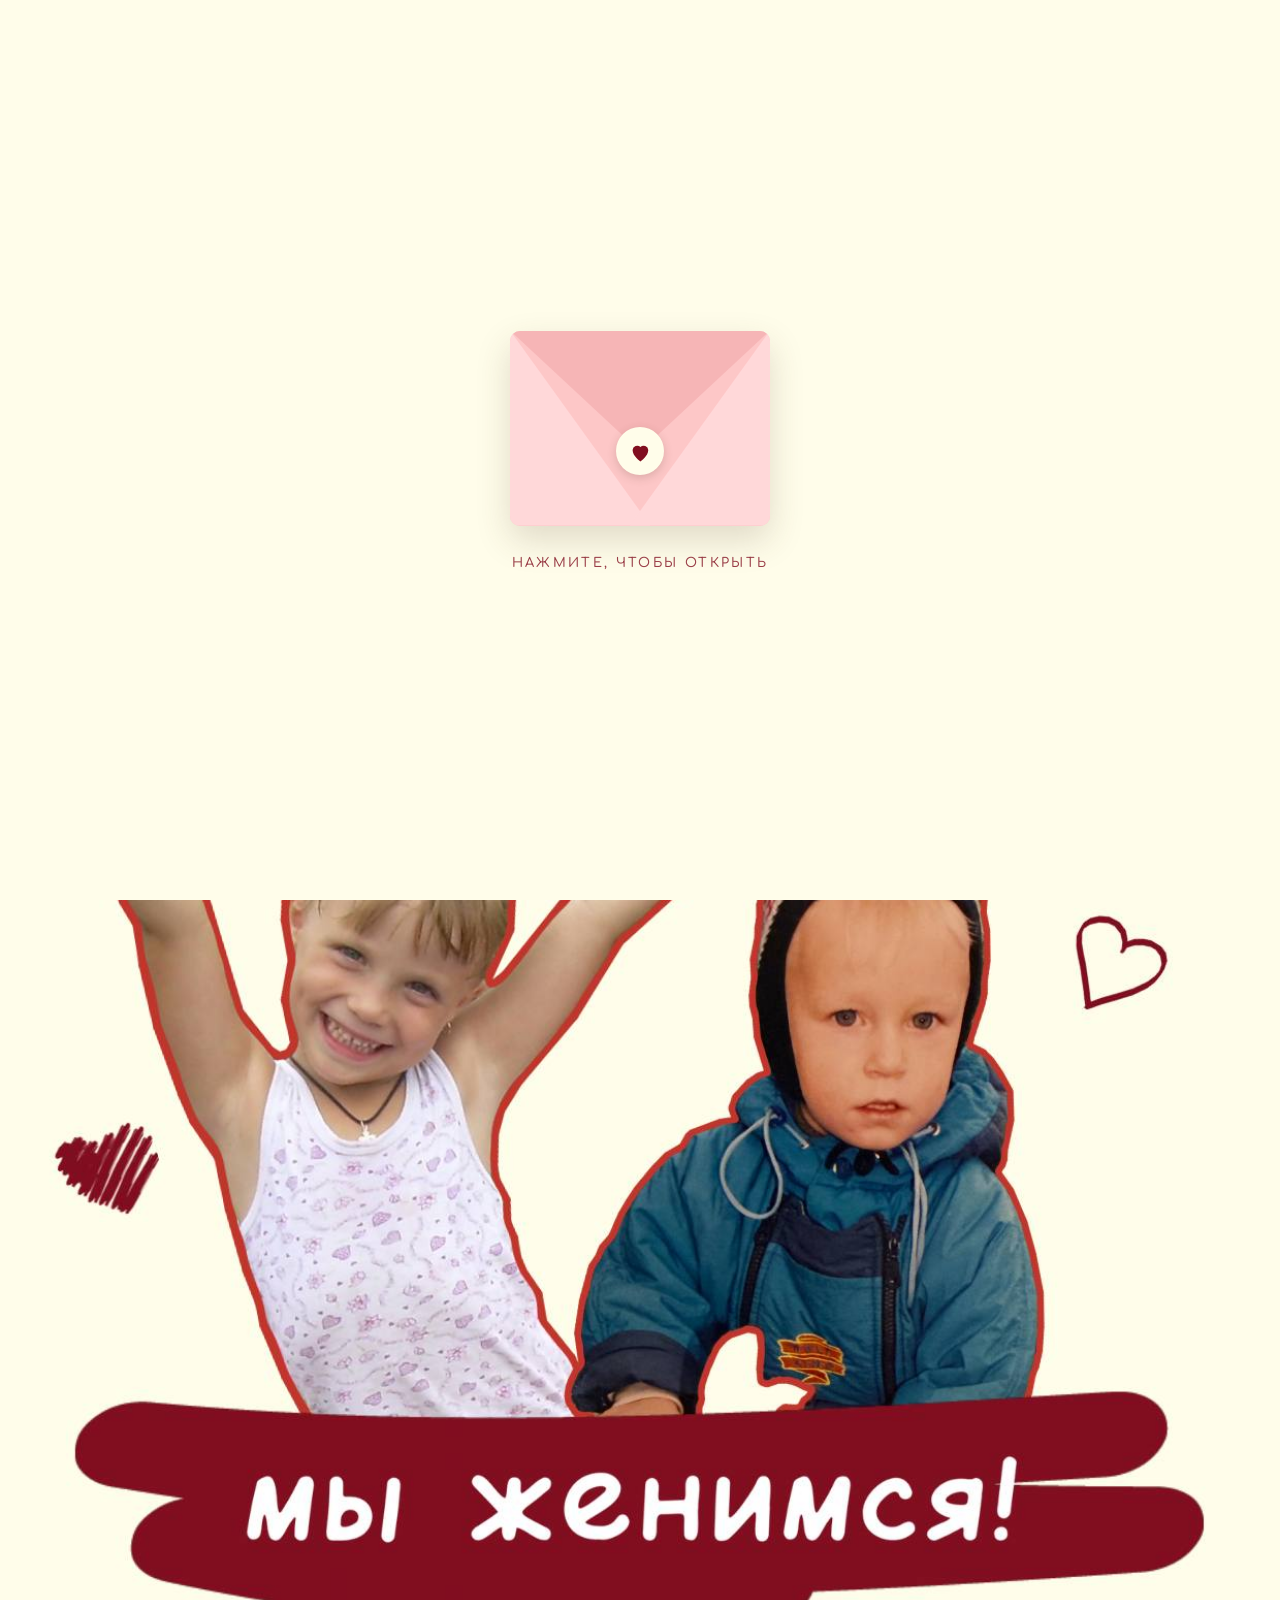
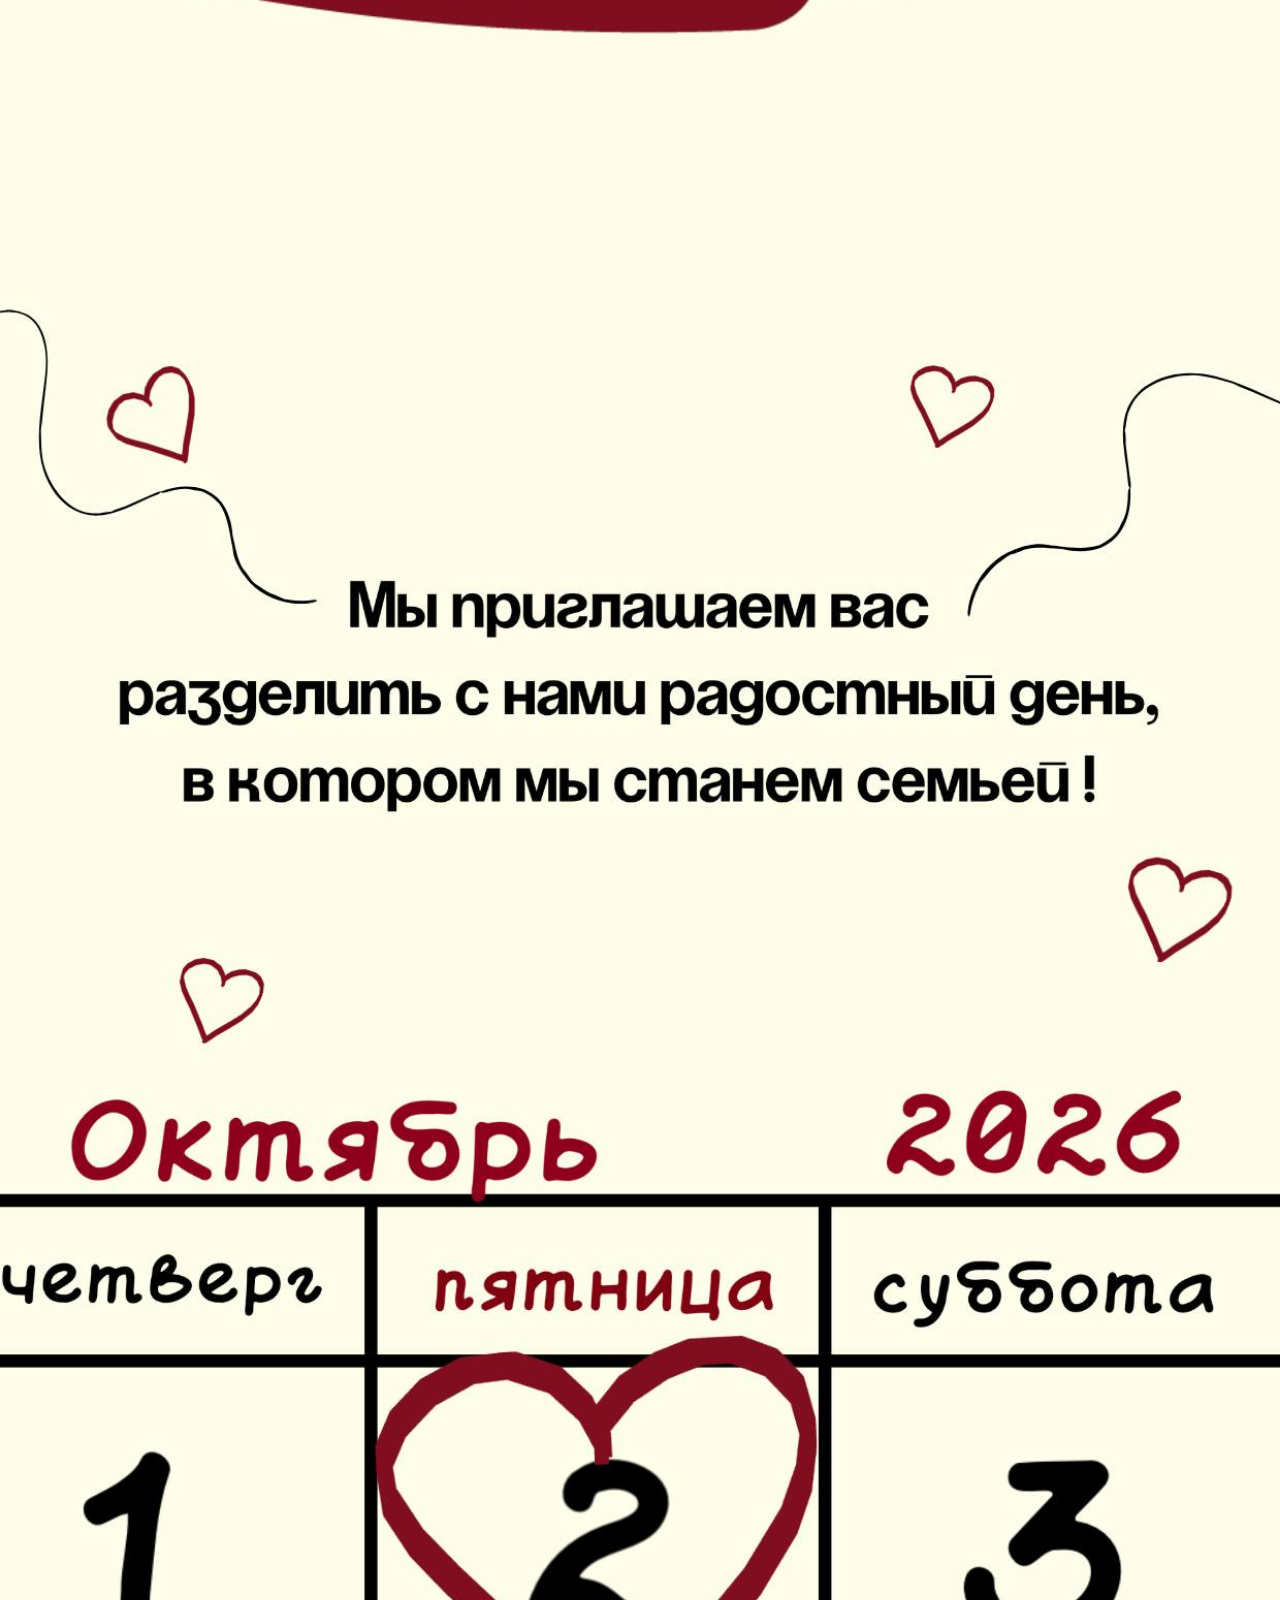
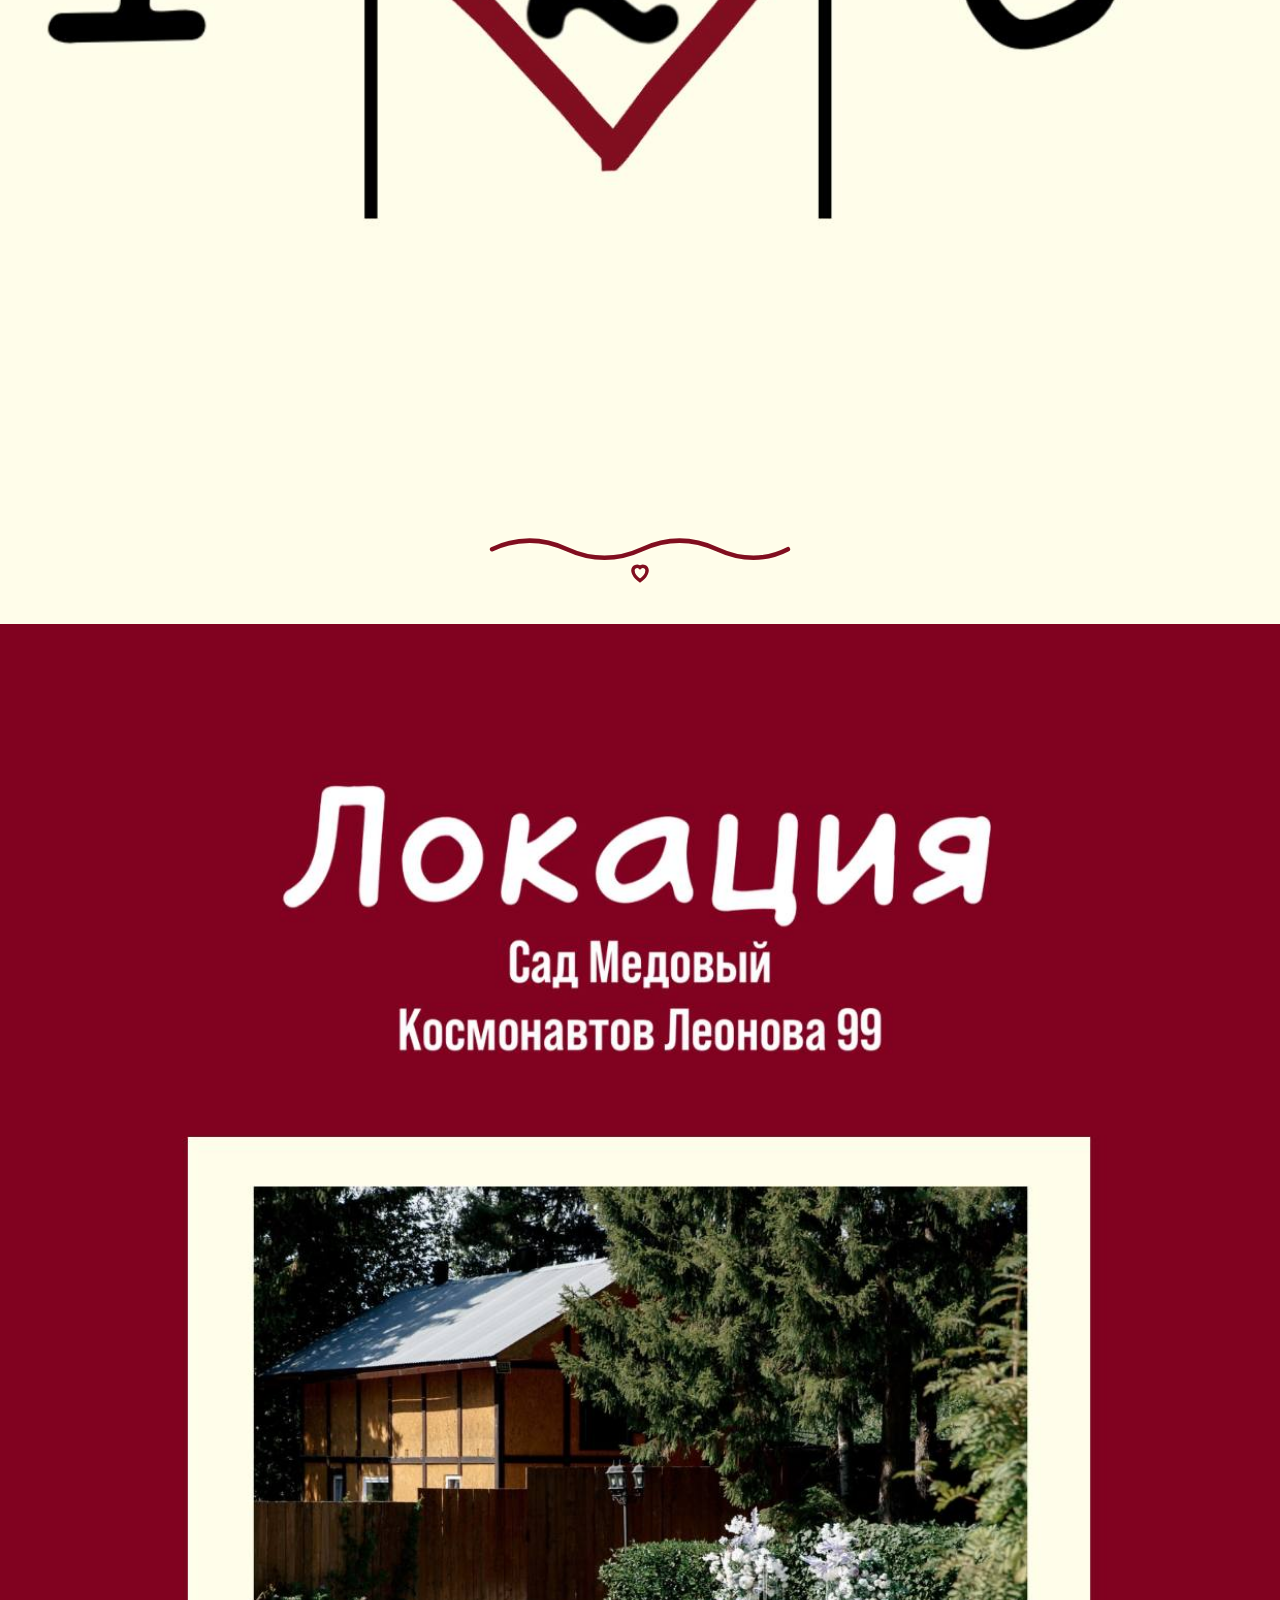
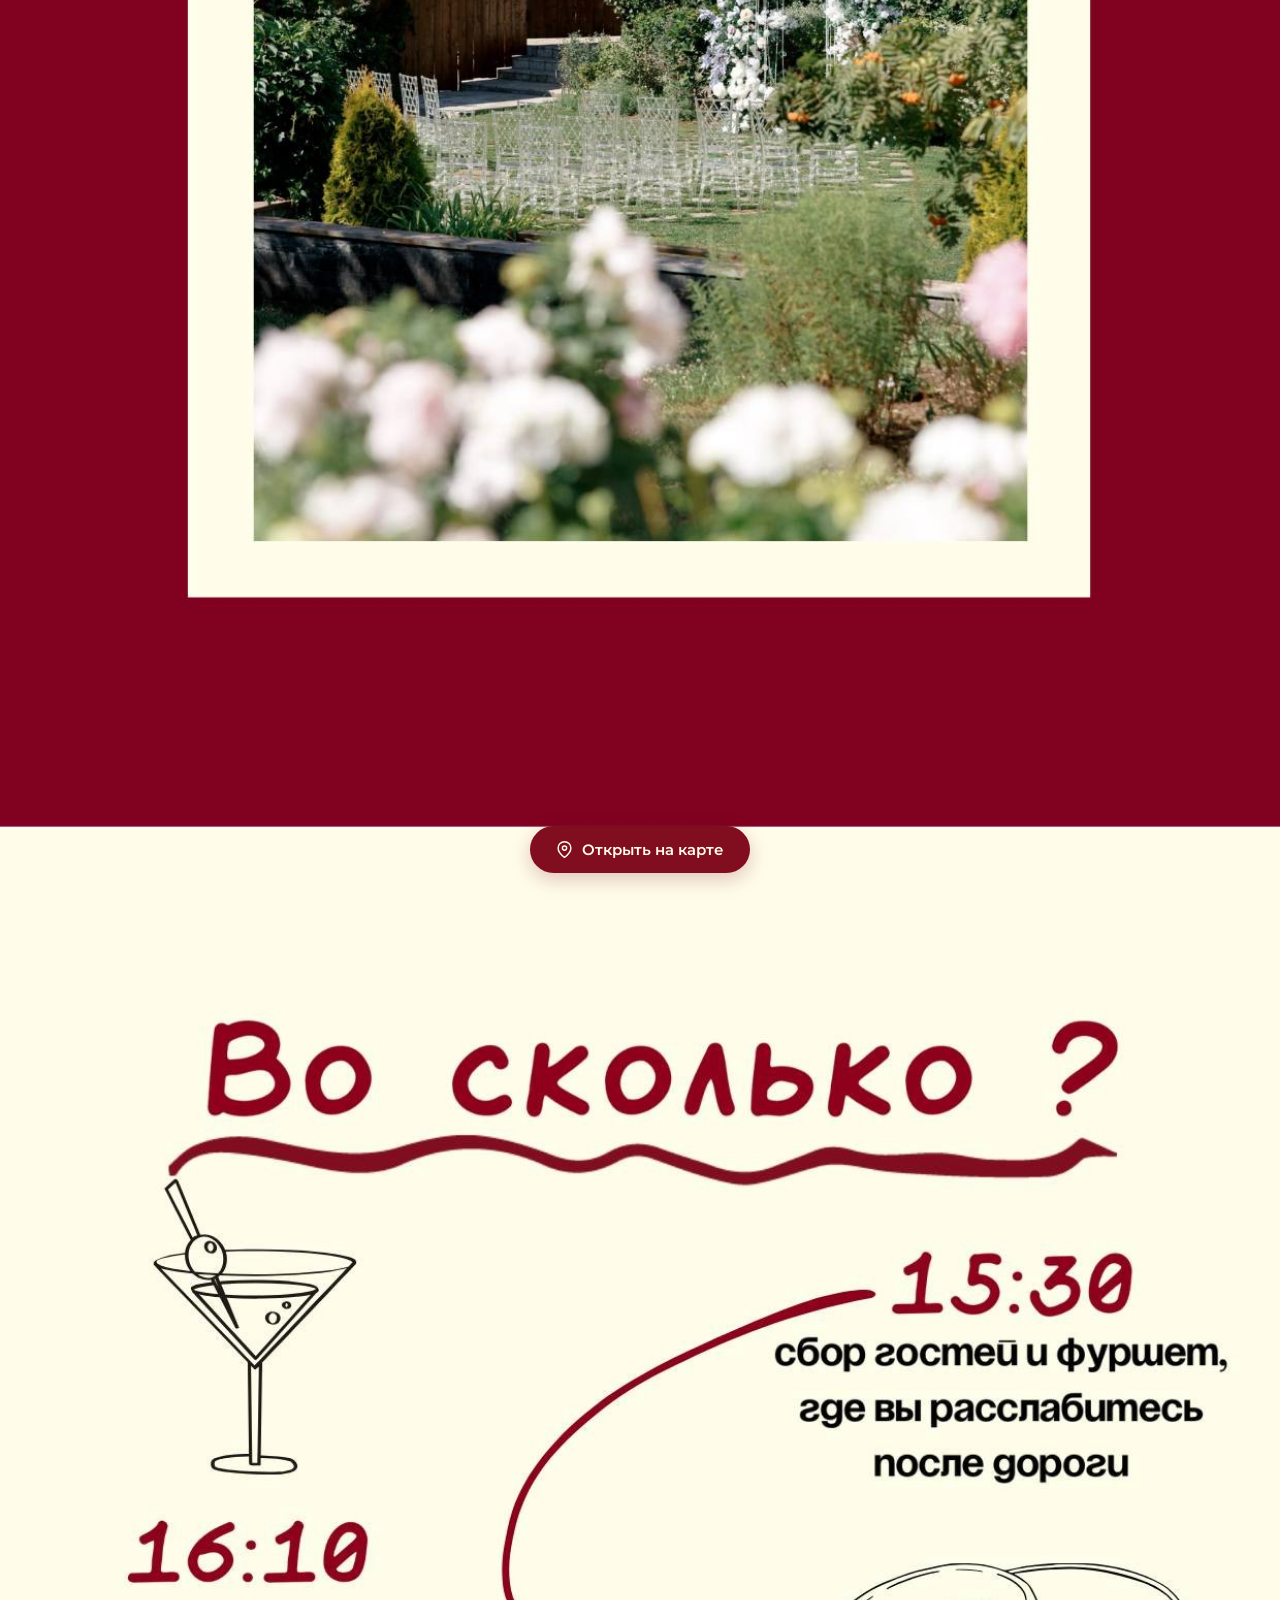
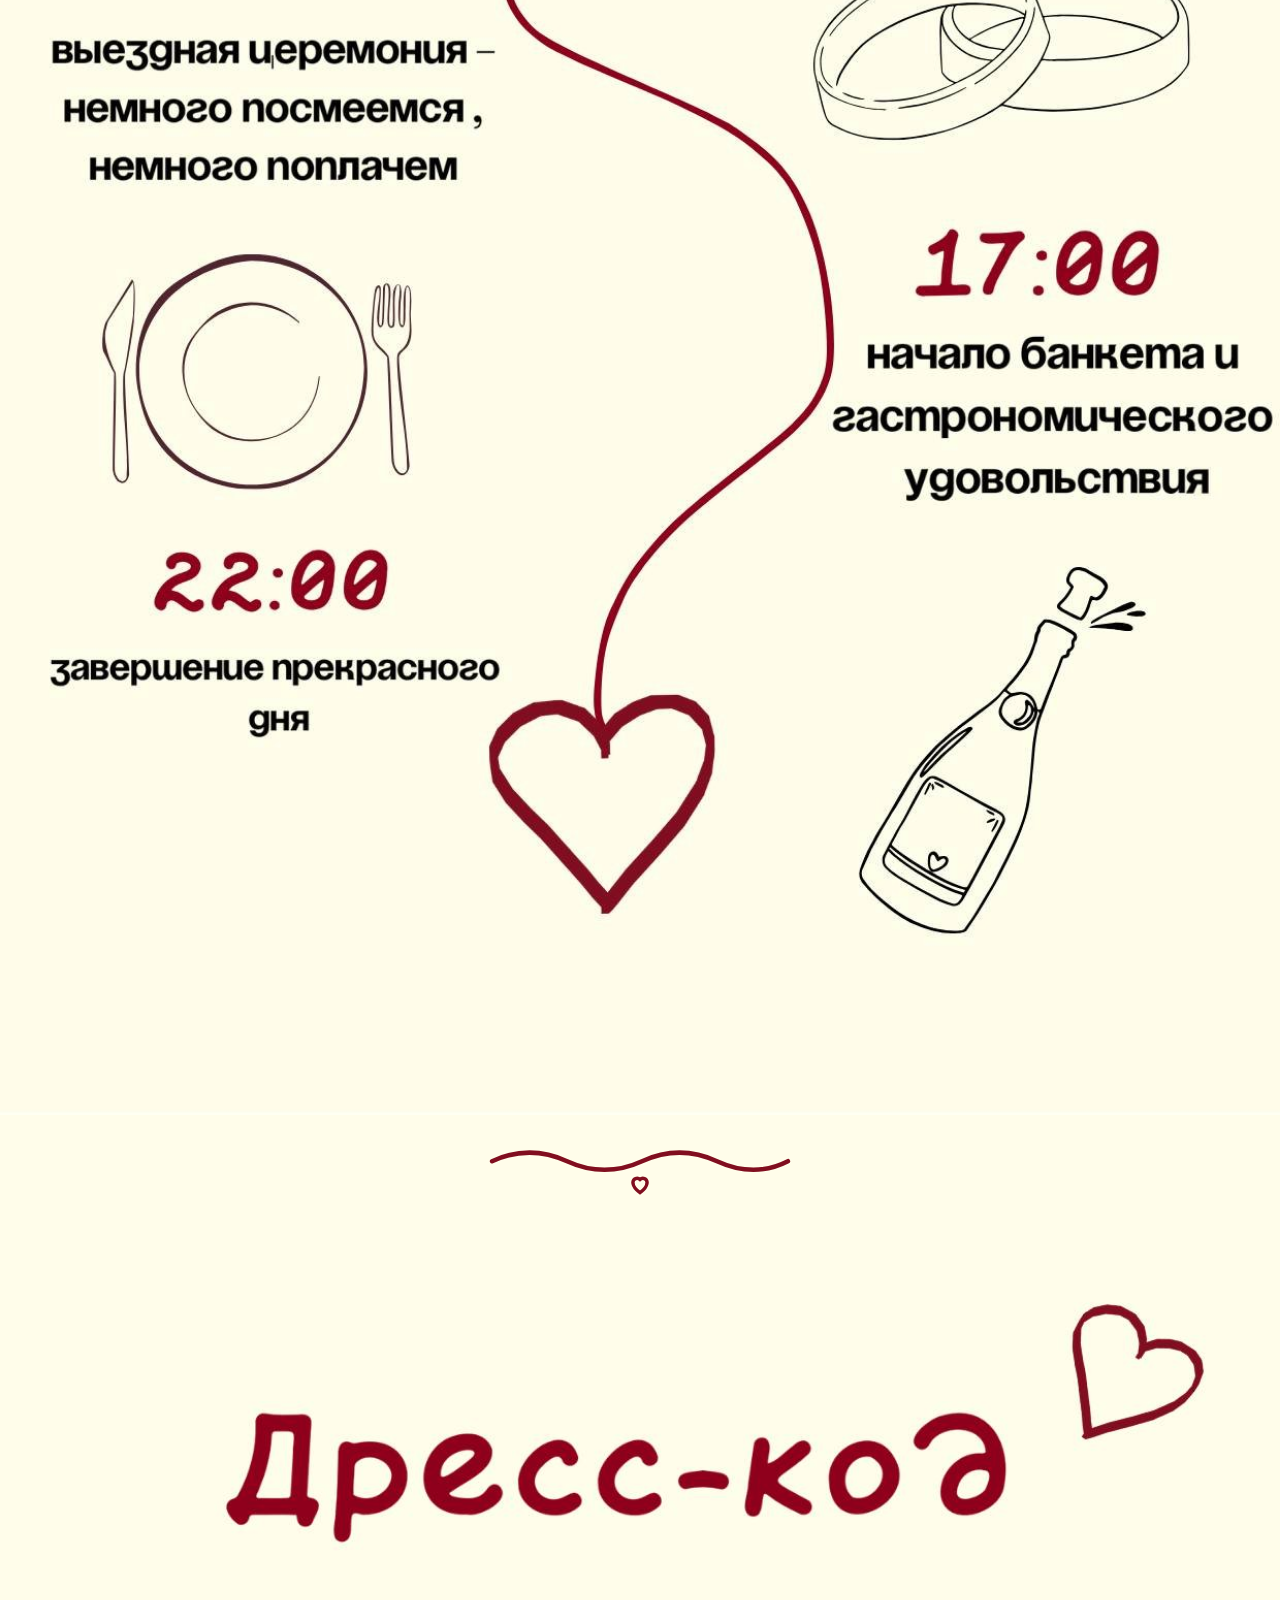
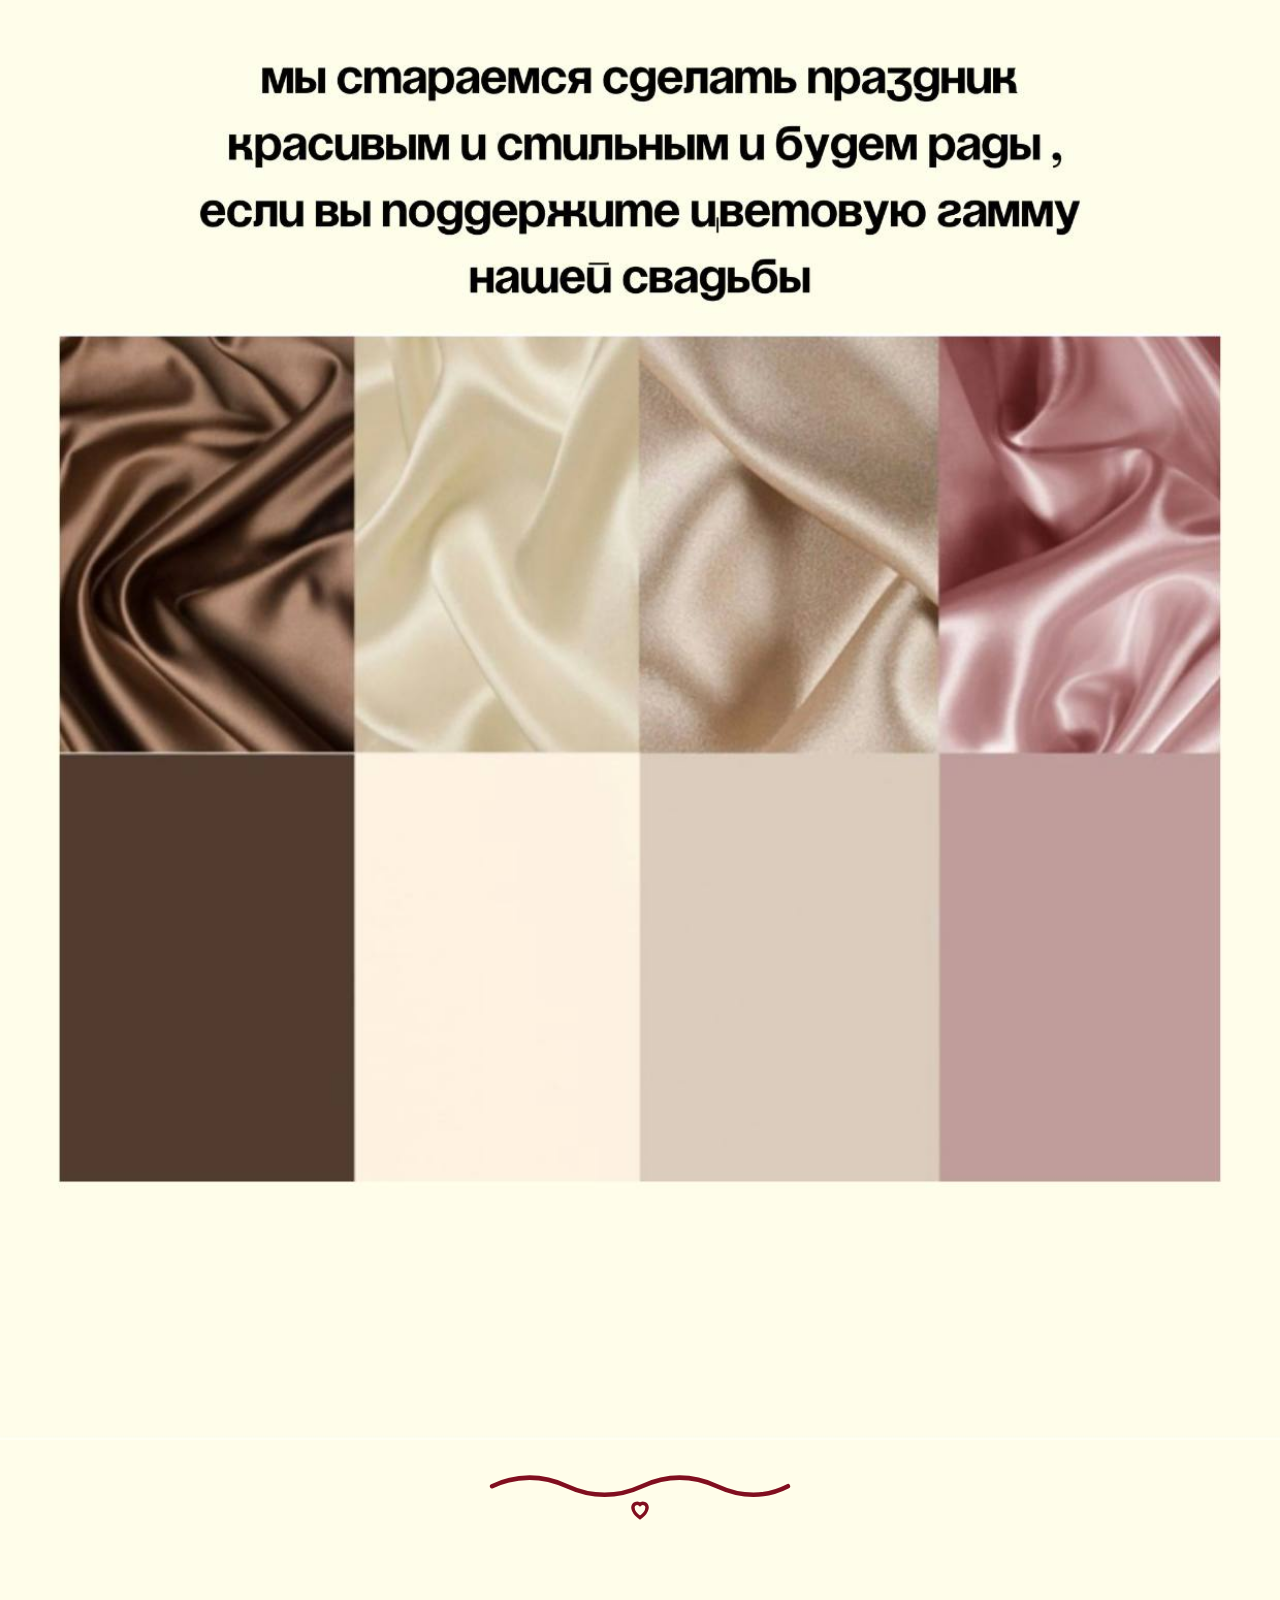
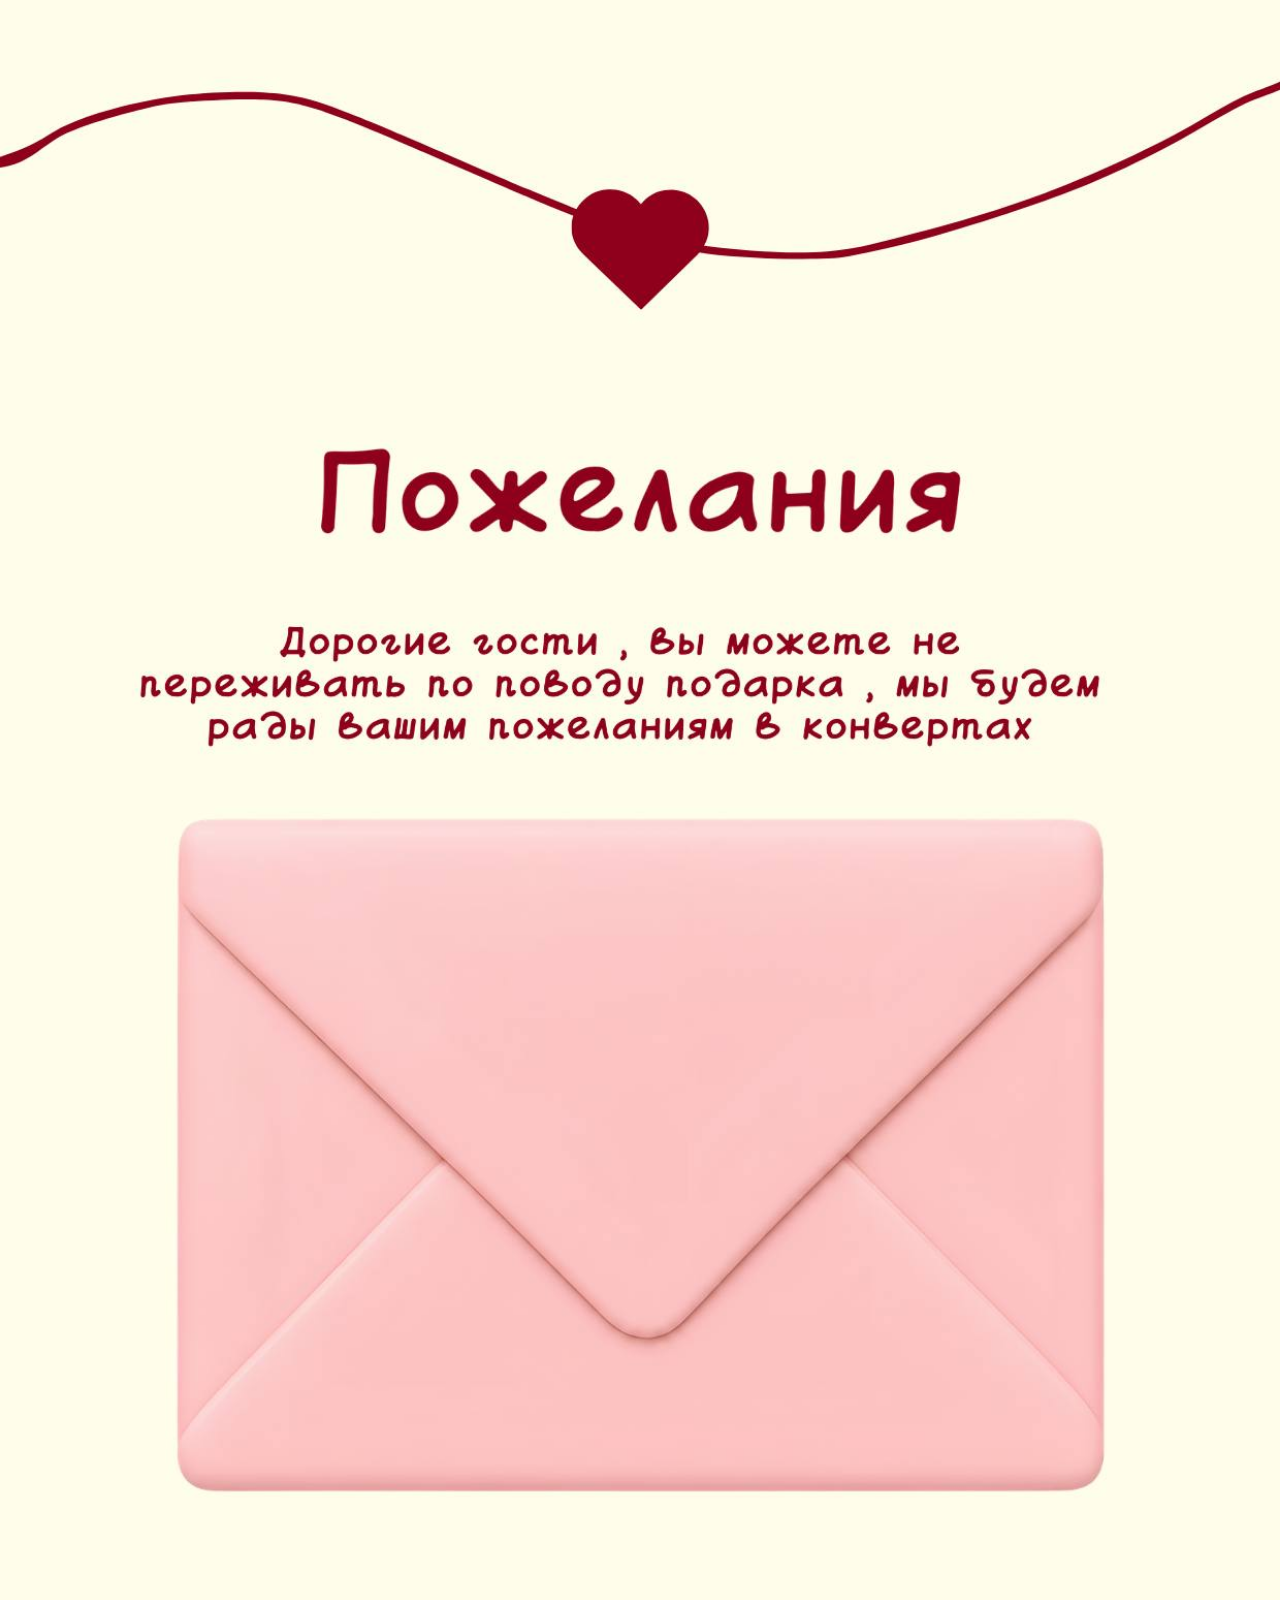
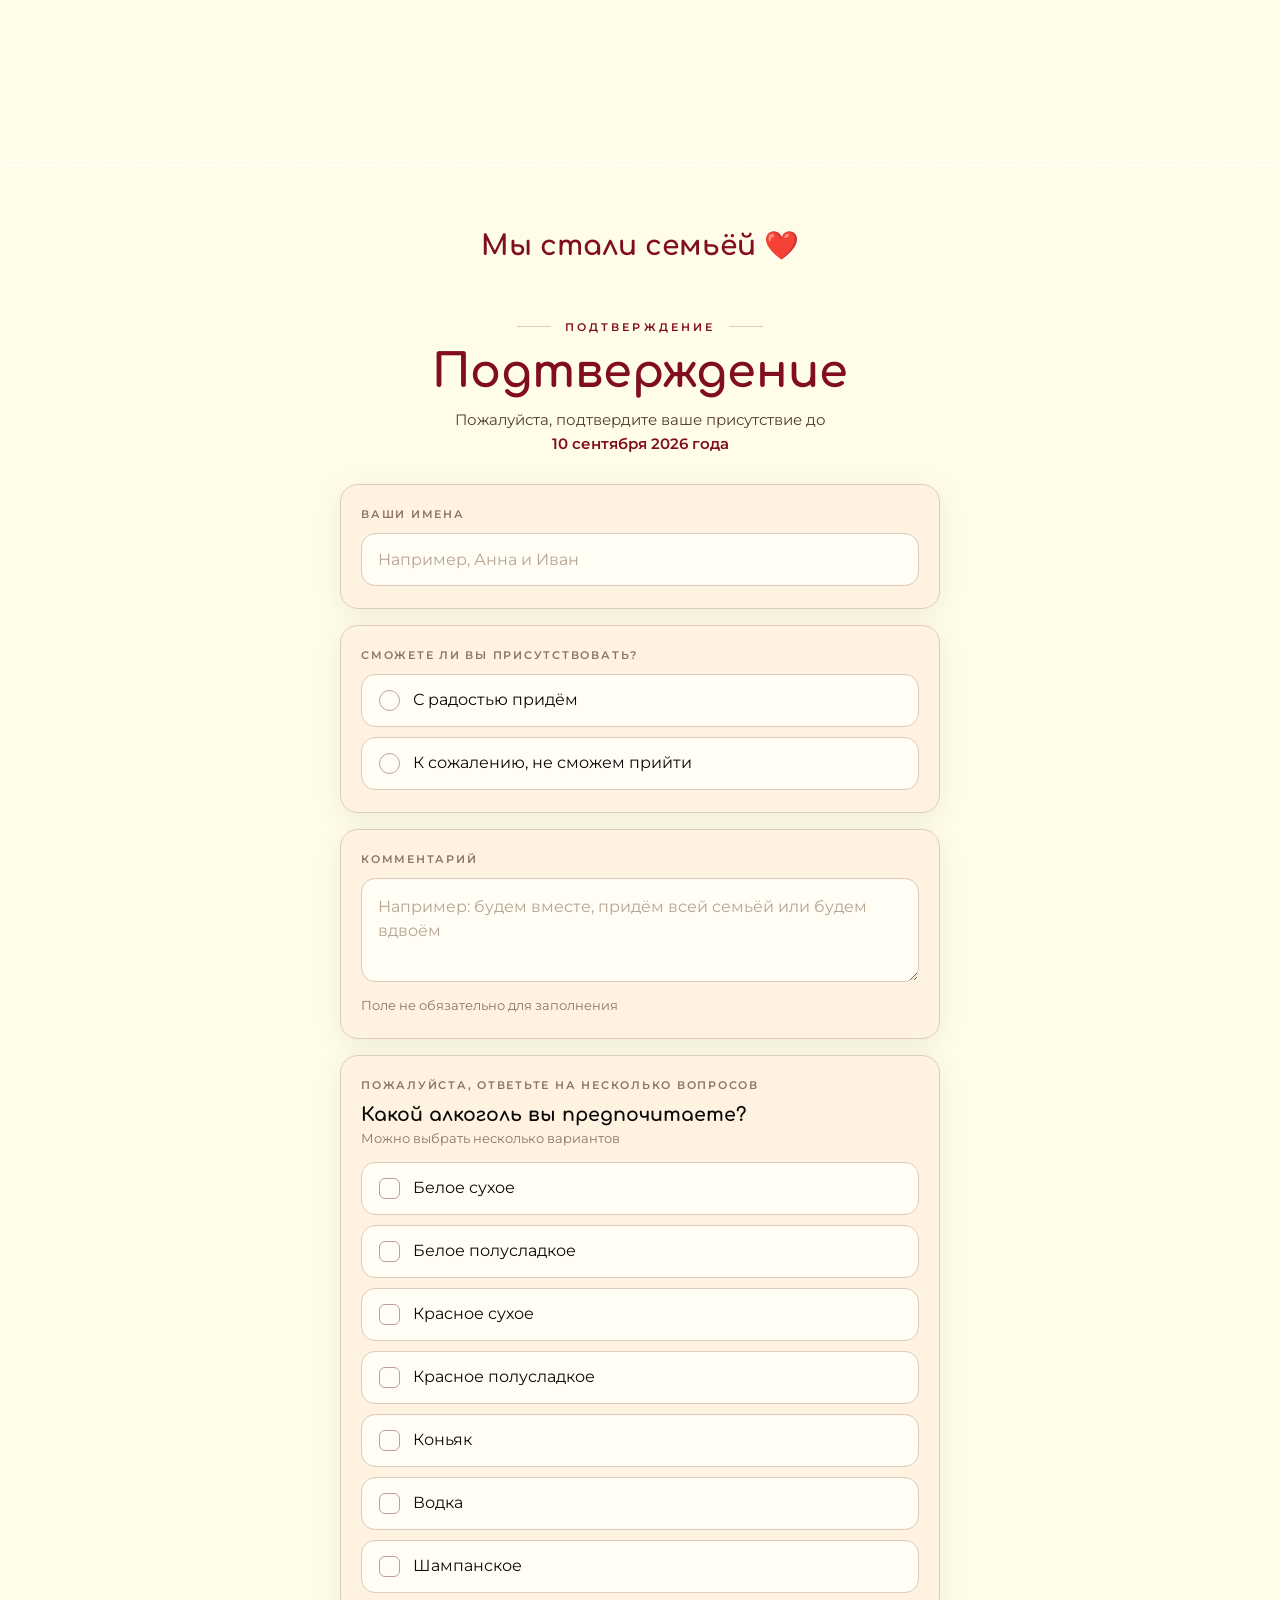
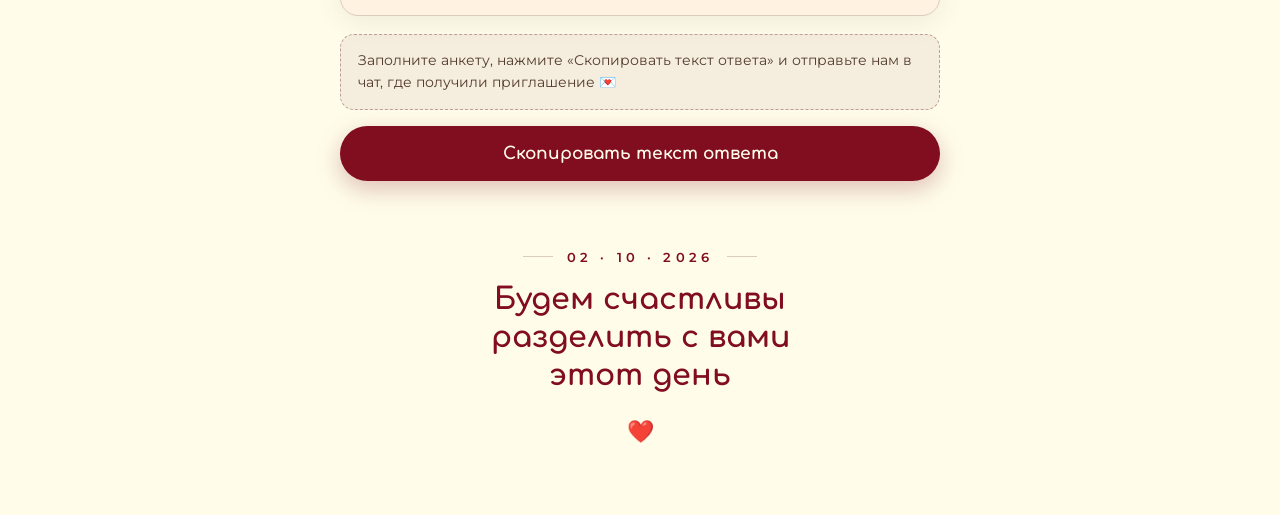
==== commit 810a87eb: "Опечатка на слайде расписания: удовольствие -> удовольствия Текст запечён в JPG, поэтому правилась к" ====
--- a/index.html
+++ b/index.html
@@ -86,7 +86,7 @@
 
   <!-- 4 · Расписание -->
   <section class="slide">
-    <img src="img/slide-4.jpg" width="1240" height="1748" loading="lazy"
+    <img src="img/slide-4.jpg?v=2" width="1240" height="1748" loading="lazy"
          alt="Во сколько? 15:30 сбор гостей и фуршет, 16:10 выездная церемония, 17:00 начало банкета, 22:00 завершение прекрасного дня.">
   </section>
 
